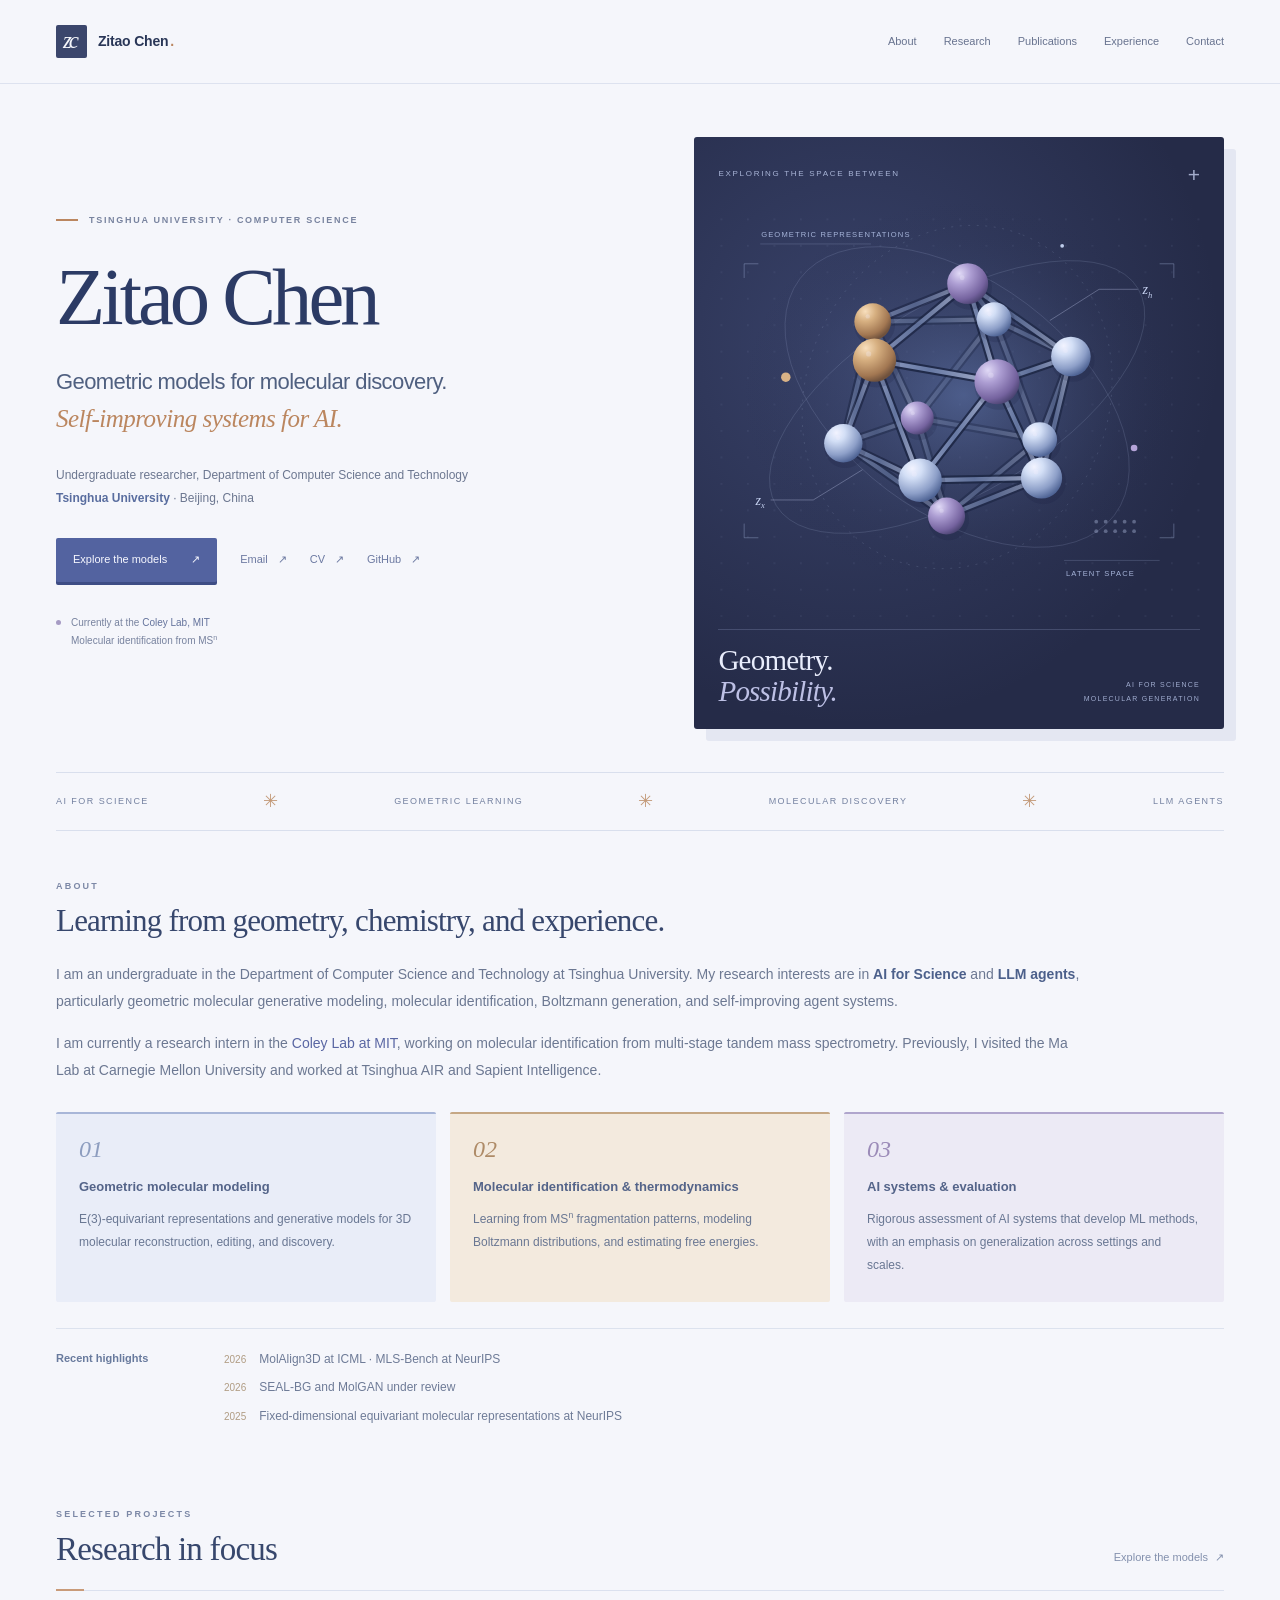
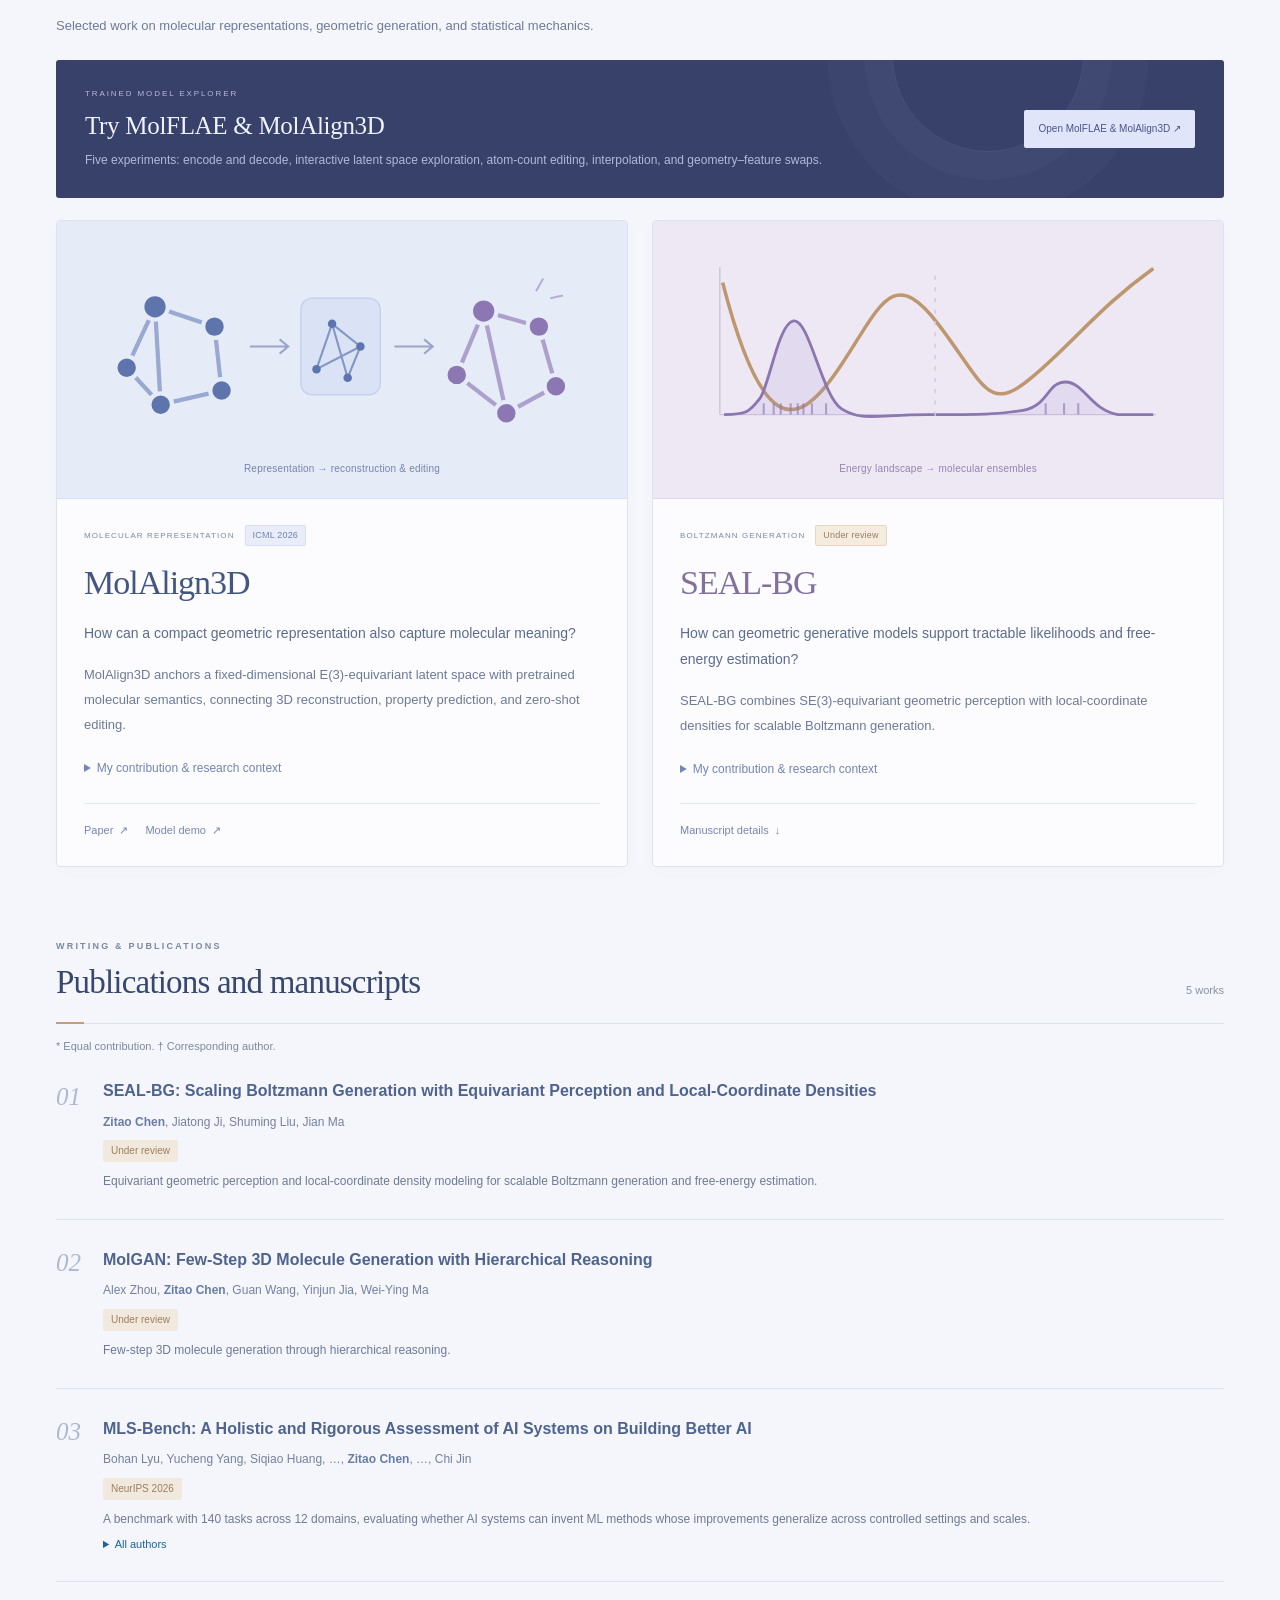
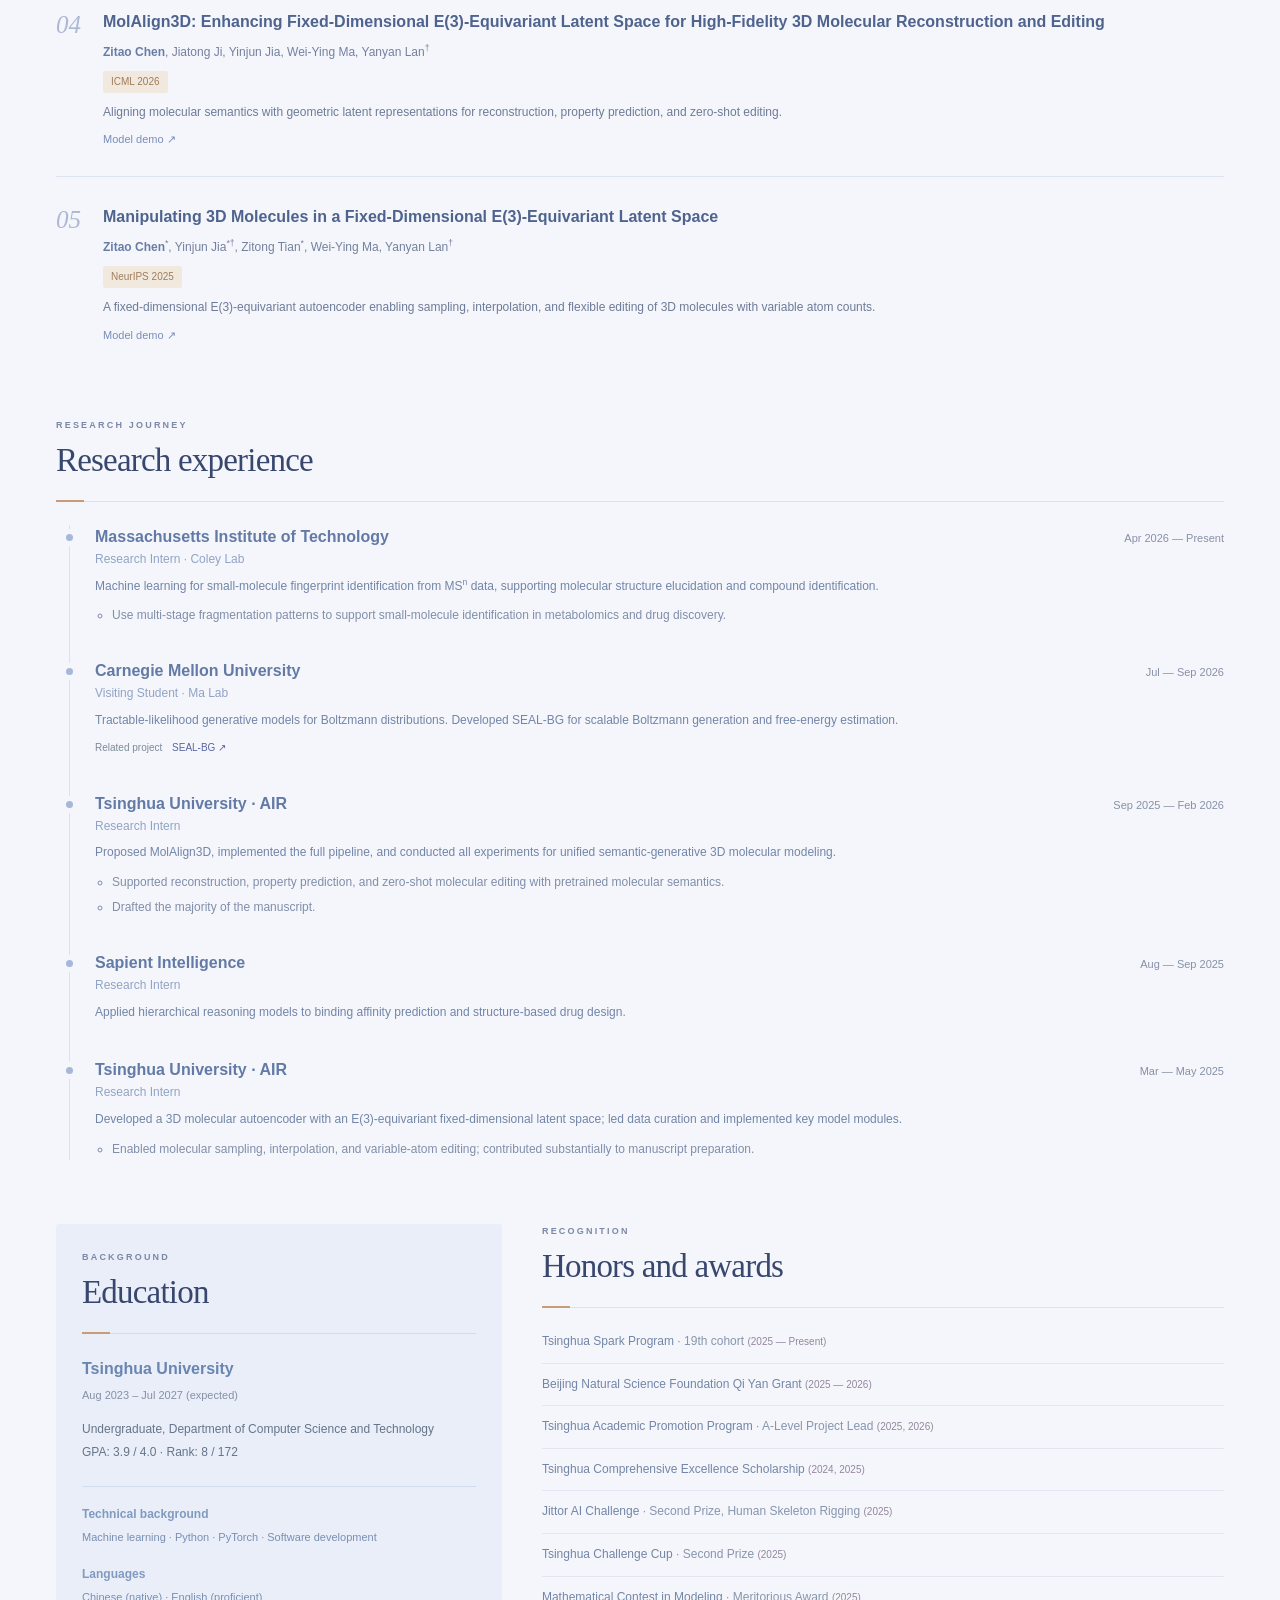
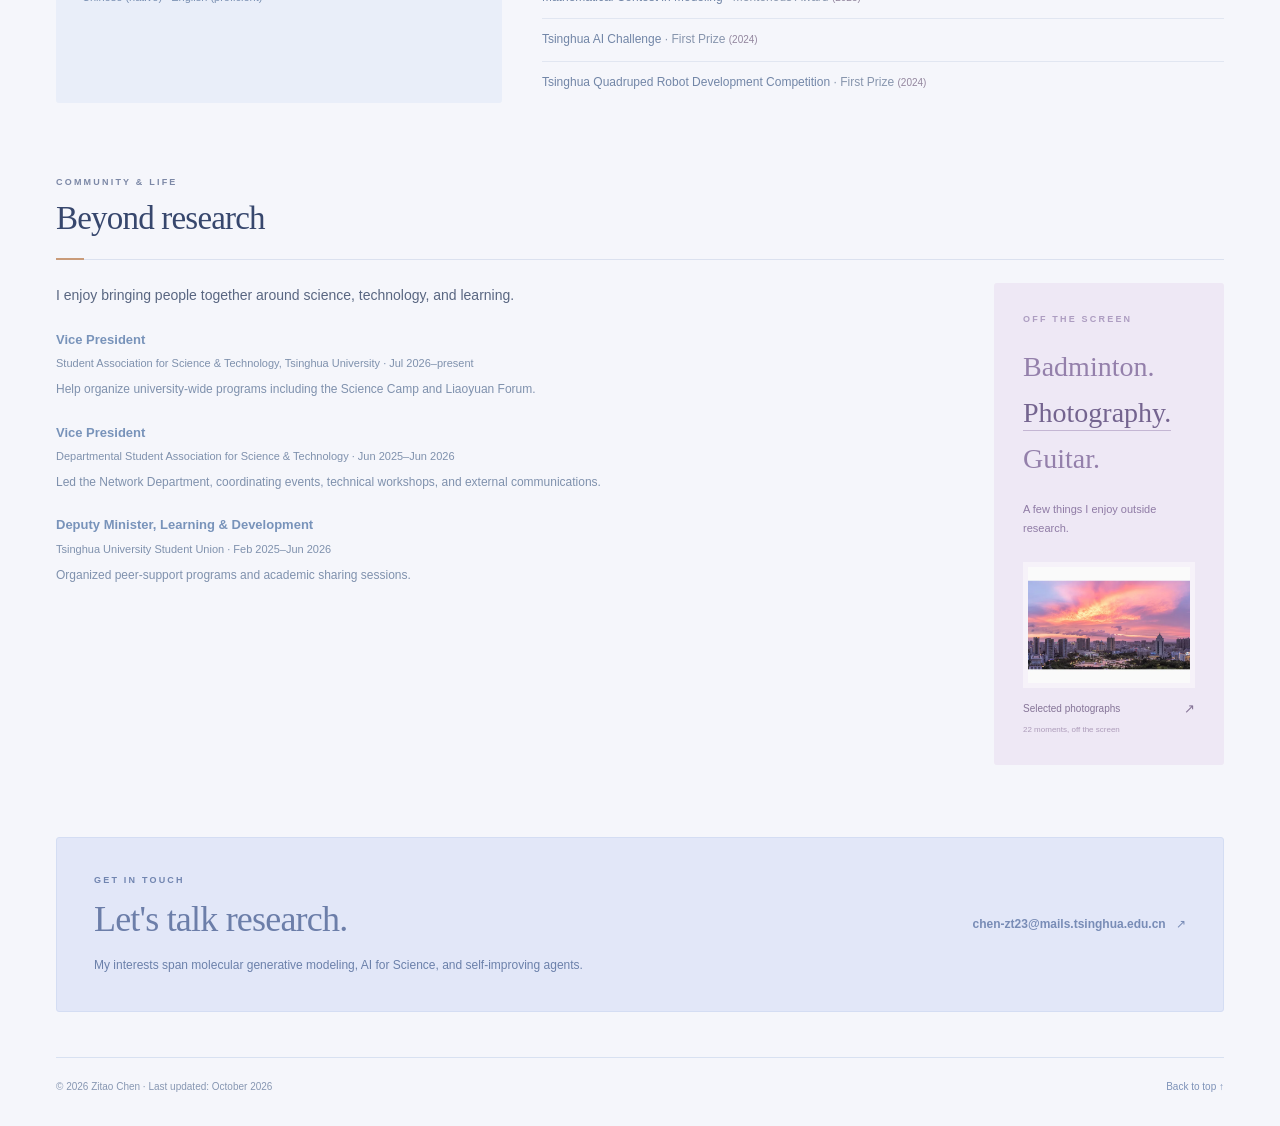
==== index.html @ 7ec6975d "Add a photography portfolio linked from personal interests" ====
<!doctype html>
<html lang="en">
<head>
  <meta charset="utf-8">
  <meta name="viewport" content="width=device-width, initial-scale=1">
  <meta name="color-scheme" content="light">
  <meta name="theme-color" content="#f5f6fb">
  <meta name="description" content="Zitao Chen, a computer science undergraduate at Tsinghua University. Research in AI for Science, molecular generative modeling, and LLM agents.">
  <meta property="og:type" content="website">
  <meta property="og:title" content="Zitao Chen">
  <meta property="og:description" content="Tsinghua University · AI for Science and LLM agents">
  <meta property="og:url" content="https://muzhao2333.github.io/">
  <title>Zitao Chen · AI for Science &amp; LLM Agents</title>
  <link rel="canonical" href="https://muzhao2333.github.io/">
  <link rel="icon" type="image/svg+xml" href="assets/favicon.svg">
  <link rel="stylesheet" href="styles.css">
  <link rel="stylesheet" href="layout.css">
  <link rel="stylesheet" href="visual.css?v=20261017-photos">
</head>
<body>
  <a class="skip-link" href="#main">Skip to content</a>
  <div class="site-bar">
    <a href="#top" class="site-name"><span class="brand-mark" aria-hidden="true">zc</span>Zitao Chen<span class="brand-dot" aria-hidden="true">.</span></a>
    <nav aria-label="Main navigation"><a href="#about">About</a><a href="#research">Research</a><a href="#publications">Publications</a><a href="#experience">Experience</a><a href="#contact">Contact</a></nav>
  </div>
  <main id="main">
    <header class="hero" id="top">
      <div class="hero-copy">
        <p class="eyebrow"><span class="hero-rule" aria-hidden="true"></span>TSINGHUA UNIVERSITY · COMPUTER SCIENCE</p>
        <h1>Zitao Chen</h1>
        <p class="hero-statement">Geometric models for molecular discovery.<br><span>Self-improving systems for AI.</span></p>
        <p class="hero-role">Undergraduate researcher, Department of Computer Science and Technology<br><a href="https://www.tsinghua.edu.cn/en/" target="_blank" rel="noopener noreferrer">Tsinghua University</a> · Beijing, China</p>
        <div class="contact-links"><a class="primary-link" href="models/index.html">Explore the models <span aria-hidden="true">↗</span></a><a href="mailto:chen-zt23@mails.tsinghua.edu.cn">Email <span aria-hidden="true">↗</span></a><a href="assets/Zitao_Chen_CV.pdf" target="_blank" rel="noopener">CV <span aria-hidden="true">↗</span></a><a href="https://github.com/MuZhao2333" target="_blank" rel="noopener noreferrer">GitHub <span aria-hidden="true">↗</span></a></div>
        <div class="hero-footnote"><span class="current-dot" aria-hidden="true"></span><span>Currently at the <strong>Coley Lab, MIT</strong><br>Molecular identification from MS<sup>n</sup></span></div>
      </div>
      <aside class="hero-research" aria-label="Research illustration">
        <div class="art-heading"><span>EXPLORING THE SPACE BETWEEN</span><span class="art-cross" aria-hidden="true">+</span></div>
        <img class="hero-graphic" src="assets/geometry-study.svg" width="560" height="470" alt="An abstract geometric study: a three-dimensional molecular lattice with blue, lavender, and apricot nodes, surrounded by orbital curves. This is an illustration, not a model output.">
        <div class="art-caption"><span>Geometry.<br><em>Possibility.</em></span><span>AI FOR SCIENCE<br>MOLECULAR GENERATION</span></div>
      </aside>
    </header>
    <div class="research-ribbon" aria-label="Research fields"><span>AI FOR SCIENCE</span><i aria-hidden="true">✳</i><span>GEOMETRIC LEARNING</span><i aria-hidden="true">✳</i><span>MOLECULAR DISCOVERY</span><i aria-hidden="true">✳</i><span>LLM AGENTS</span></div>

    <section id="about" class="about-section" aria-labelledby="about-heading">
      <div class="section-heading"><div><p class="eyebrow">ABOUT</p><h2 id="about-heading">Learning from geometry, chemistry, and experience.</h2></div></div>
      <p>I am an undergraduate in the Department of Computer Science and Technology at Tsinghua University. My research interests are in <strong>AI for Science</strong> and <strong>LLM agents</strong>, particularly geometric molecular generative modeling, molecular identification, Boltzmann generation, and self-improving agent systems.</p>
      <p>I am currently a research intern in the <a href="https://coley.mit.edu/" target="_blank" rel="noopener noreferrer">Coley Lab at MIT</a>, working on molecular identification from multi-stage tandem mass spectrometry. Previously, I visited the Ma Lab at Carnegie Mellon University and worked at Tsinghua AIR and Sapient Intelligence.</p>
      <div class="research-themes">
        <article><span class="theme-number">01</span><h3>Geometric molecular modeling</h3><p>E(3)-equivariant representations and generative models for 3D molecular reconstruction, editing, and discovery.</p></article>
        <article><span class="theme-number">02</span><h3>Molecular identification &amp; thermodynamics</h3><p>Learning from MS<sup>n</sup> fragmentation patterns, modeling Boltzmann distributions, and estimating free energies.</p></article>
        <article><span class="theme-number">03</span><h3>AI systems &amp; evaluation</h3><p>Rigorous assessment of AI systems that develop ML methods, with an emphasis on generalization across settings and scales.</p></article>
      </div>
      <div class="highlights" aria-label="Recent research highlights"><p class="highlights-label">Recent highlights</p><p><span>2026</span>MolAlign3D at ICML · MLS-Bench at NeurIPS</p><p><span>2026</span>SEAL-BG and MolGAN under review</p><p><span>2025</span>Fixed-dimensional equivariant molecular representations at NeurIPS</p></div>
    </section>

    <section id="research" aria-labelledby="research-heading">
      <div class="section-heading"><div><p class="eyebrow">SELECTED PROJECTS</p><h2 id="research-heading">Research in focus</h2></div><a class="section-link" href="models/index.html">Explore the models <span aria-hidden="true">↗</span></a></div>
      <p class="section-intro">Selected work on molecular representations, geometric generation, and statistical mechanics.</p>
      <div class="live-demo-banner"><div><span class="live-demo-label">TRAINED MODEL EXPLORER</span><h3>Try MolFLAE &amp; MolAlign3D</h3><p>Five experiments: encode and decode, interactive latent space exploration, atom-count editing, interpolation, and geometry–feature swaps.</p></div><a href="models/index.html">Open MolFLAE &amp; MolAlign3D <span aria-hidden="true">↗</span></a></div>
      <div class="project-grid">
        <article class="project-card" id="project-molalign">
          <div class="project-visual molecular-visual"><img src="assets/project-molecule.svg" width="360" height="160" alt="Conceptual illustration: a molecular structure maps to a compact representation and then to an edited structure."><span>Representation → reconstruction &amp; editing</span></div>
          <div class="project-content"><div class="project-meta"><span>MOLECULAR REPRESENTATION</span><span class="project-status">ICML 2026</span></div><h3>MolAlign3D</h3><p class="project-question">How can a compact geometric representation also capture molecular meaning?</p><p>MolAlign3D anchors a fixed-dimensional E(3)-equivariant latent space with pretrained molecular semantics, connecting 3D reconstruction, property prediction, and zero-shot editing.</p><details class="project-details"><summary>My contribution &amp; research context</summary><p>I proposed the framework, implemented the full pipeline, conducted all experiments, and drafted the majority of the manuscript.</p><p>This builds on my earlier work on fixed-dimensional equivariant molecular autoencoders, which supported molecular sampling, interpolation, and variable-atom editing.</p></details><div class="project-links"><a href="https://icml.cc/virtual/2026/poster/66574" target="_blank" rel="noopener noreferrer">Paper <span aria-hidden="true">↗</span></a><a href="models/index.html">Model demo <span aria-hidden="true">↗</span></a></div></div>
        </article>
        <article class="project-card" id="project-seal">
          <div class="project-visual boltzmann-visual"><img src="assets/project-boltzmann.svg" width="360" height="160" alt="Conceptual illustration: an asymmetric energy landscape and the probability density concentrated near its minima."><span>Energy landscape → molecular ensembles</span></div>
          <div class="project-content"><div class="project-meta"><span>BOLTZMANN GENERATION</span><span class="project-status status-review">Under review</span></div><h3>SEAL-BG</h3><p class="project-question">How can geometric generative models support tractable likelihoods and free-energy estimation?</p><p>SEAL-BG combines SE(3)-equivariant geometric perception with local-coordinate densities for scalable Boltzmann generation.</p><details class="project-details"><summary>My contribution &amp; research context</summary><p>I developed SEAL-BG during my visit to the Ma Lab at Carnegie Mellon University, as part of research on tractable-likelihood models for Boltzmann distributions and free-energy calculations.</p></details><div class="project-links"><a href="#publications">Manuscript details <span aria-hidden="true">↓</span></a></div></div>
        </article>
      </div>
    </section>

    <section id="publications" aria-labelledby="publications-heading">
      <div class="section-heading"><div><p class="eyebrow">WRITING &amp; PUBLICATIONS</p><h2 id="publications-heading">Publications and manuscripts</h2></div><span class="section-count">5 works</span></div>
      <p class="note">* Equal contribution. † Corresponding author.</p>
      <ol class="publication-list">
        <li class="publication">
          <h3>SEAL-BG: Scaling Boltzmann Generation with Equivariant Perception and Local-Coordinate Densities</h3>
          <p class="authors"><strong>Zitao Chen</strong>, Jiatong Ji, Shuming Liu, Jian Ma</p>
          <p class="venue">Under review</p>
          <p class="paper-summary">Equivariant geometric perception and local-coordinate density modeling for scalable Boltzmann generation and free-energy estimation.</p>
        </li>
        <li class="publication">
          <h3>MolGAN: Few-Step 3D Molecule Generation with Hierarchical Reasoning</h3>
          <p class="authors">Alex Zhou, <strong>Zitao Chen</strong>, Guan Wang, Yinjun Jia, Wei-Ying Ma</p>
          <p class="venue">Under review</p>
          <p class="paper-summary">Few-step 3D molecule generation through hierarchical reasoning.</p>
        </li>
        <li class="publication">
          <h3><a href="https://arxiv.org/abs/2605.08678" target="_blank" rel="noopener noreferrer">MLS-Bench: A Holistic and Rigorous Assessment of AI Systems on Building Better AI</a></h3>
          <p class="authors">Bohan Lyu, Yucheng Yang, Siqiao Huang, …, <strong>Zitao Chen</strong>, …, Chi Jin</p>
          <p class="venue">NeurIPS 2026</p>
          <p class="paper-summary">A benchmark with 140 tasks across 12 domains, evaluating whether AI systems can invent ML methods whose improvements generalize across controlled settings and scales.</p>
          <details class="author-details"><summary>All authors</summary><p>Bohan Lyu, Yucheng Yang, Siqiao Huang, Jiaru Zhang, Qixin Xu, Xinghan Li, Xinyang Han, Yicheng Zhang, Huaqing Zhang, Runhan Huang, Kaicheng Yang, <strong>Zitao Chen</strong>, Wentao Guo, Junlin Yang, Xinyue Ai, Wenhao Chai, Yadi Cao, Ziran Yang, Kun Wang, Dapeng Jiang, Huan-ang Gao, Shange Tang, Chengshuai Shi, Simon S. Du, Max Simchowitz, Jiantao Jiao, Dawn Song, Chi Jin.</p></details>
        </li>
        <li class="publication">
          <h3><a href="https://icml.cc/virtual/2026/poster/66574" target="_blank" rel="noopener noreferrer">MolAlign3D: Enhancing Fixed-Dimensional E(3)-Equivariant Latent Space for High-Fidelity 3D Molecular Reconstruction and Editing</a></h3>
          <p class="authors"><strong>Zitao Chen</strong>, Jiatong Ji, Yinjun Jia, Wei-Ying Ma, Yanyan Lan<sup>†</sup></p>
          <p class="venue">ICML 2026</p>
          <p class="paper-summary">Aligning molecular semantics with geometric latent representations for reconstruction, property prediction, and zero-shot editing.</p>
          <p class="demo-paper-link"><a href="models/index.html">Model demo ↗</a></p>
        </li>
        <li class="publication">
          <h3><a href="https://openreview.net/forum?id=6xL4MRFeJo" target="_blank" rel="noopener noreferrer">Manipulating 3D Molecules in a Fixed-Dimensional E(3)-Equivariant Latent Space</a></h3>
          <p class="authors"><strong>Zitao Chen</strong><sup>*</sup>, Yinjun Jia<sup>*†</sup>, Zitong Tian<sup>*</sup>, Wei-Ying Ma, Yanyan Lan<sup>†</sup></p>
          <p class="venue">NeurIPS 2025</p>
          <p class="paper-summary">A fixed-dimensional E(3)-equivariant autoencoder enabling sampling, interpolation, and flexible editing of 3D molecules with variable atom counts.</p>
          <p class="demo-paper-link"><a href="models/index.html">Model demo ↗</a></p>
        </li>
      </ol>
    </section>

    <section id="experience" aria-labelledby="experience-heading">
      <div class="section-heading"><div><p class="eyebrow">RESEARCH JOURNEY</p><h2 id="experience-heading">Research experience</h2></div></div>
      <ul class="experience-list">
        <li class="experience-item">
          <div class="experience-heading"><h3>Massachusetts Institute of Technology</h3><span class="date">Apr 2026 — Present</span></div>
          <p>Research Intern · Coley Lab</p>
          <p class="experience-description">Machine learning for small-molecule fingerprint identification from MS<sup>n</sup> data, supporting molecular structure elucidation and compound identification.</p>
          <ul class="experience-points"><li>Use multi-stage fragmentation patterns to support small-molecule identification in metabolomics and drug discovery.</li></ul>
        </li>
        <li class="experience-item">
          <div class="experience-heading"><h3>Carnegie Mellon University</h3><span class="date">Jul — Sep 2026</span></div>
          <p>Visiting Student · Ma Lab</p>
          <p class="experience-description">Tractable-likelihood generative models for Boltzmann distributions. Developed SEAL-BG for scalable Boltzmann generation and free-energy estimation.</p>
          <p class="experience-project">Related project <a href="#project-seal">SEAL-BG <span aria-hidden="true">↗</span></a></p>
        </li>
        <li class="experience-item">
          <div class="experience-heading"><h3>Tsinghua University · AIR</h3><span class="date">Sep 2025 — Feb 2026</span></div>
          <p>Research Intern</p>
          <p class="experience-description">Proposed MolAlign3D, implemented the full pipeline, and conducted all experiments for unified semantic-generative 3D molecular modeling.</p>
          <ul class="experience-points"><li>Supported reconstruction, property prediction, and zero-shot molecular editing with pretrained molecular semantics.</li><li>Drafted the majority of the manuscript.</li></ul>
        </li>
        <li class="experience-item">
          <div class="experience-heading"><h3>Sapient Intelligence</h3><span class="date">Aug — Sep 2025</span></div>
          <p>Research Intern</p>
          <p class="experience-description">Applied hierarchical reasoning models to binding affinity prediction and structure-based drug design.</p>
        </li>
        <li class="experience-item">
          <div class="experience-heading"><h3>Tsinghua University · AIR</h3><span class="date">Mar — May 2025</span></div>
          <p>Research Intern</p>
          <p class="experience-description">Developed a 3D molecular autoencoder with an E(3)-equivariant fixed-dimensional latent space; led data curation and implemented key model modules.</p>
          <ul class="experience-points"><li>Enabled molecular sampling, interpolation, and variable-atom editing; contributed substantially to manuscript preparation.</li></ul>
        </li>
      </ul>
    </section>

    <div class="education-honors">
    <section id="education" aria-labelledby="education-heading">
      <div class="section-heading"><div><p class="eyebrow">BACKGROUND</p><h2 id="education-heading">Education</h2></div></div>
      <div class="experience-heading"><h3>Tsinghua University</h3><span class="date">Aug 2023 – Jul 2027 (expected)</span></div>
      <p>Undergraduate, Department of Computer Science and Technology<br>GPA: 3.9 / 4.0 · Rank: 8 / 172</p>
      <div class="education-note"><h3>Technical background</h3><p>Machine learning · Python · PyTorch · Software development</p><h3>Languages</h3><p>Chinese (native) · English (proficient)</p></div>
    </section>

    <section id="honors" aria-labelledby="honors-heading">
      <div class="section-heading"><div><p class="eyebrow">RECOGNITION</p><h2 id="honors-heading">Honors and awards</h2></div></div>
      <ul class="honors-list">
        <li>Tsinghua Spark Program <span class="muted">· 19th cohort</span> <span class="date">(2025 — Present)</span></li>
        <li>Beijing Natural Science Foundation Qi Yan Grant <span class="date">(2025 — 2026)</span></li>
        <li>Tsinghua Academic Promotion Program <span class="muted">· A-Level Project Lead</span> <span class="date">(2025, 2026)</span></li>
        <li>Tsinghua Comprehensive Excellence Scholarship <span class="date">(2024, 2025)</span></li>
        <li>Jittor AI Challenge <span class="muted">· Second Prize, Human Skeleton Rigging</span> <span class="date">(2025)</span></li>
        <li>Tsinghua Challenge Cup <span class="muted">· Second Prize</span> <span class="date">(2025)</span></li>
        <li>Mathematical Contest in Modeling <span class="muted">· Meritorious Award</span> <span class="date">(2025)</span></li>
        <li>Tsinghua AI Challenge <span class="muted">· First Prize</span> <span class="date">(2024)</span></li>
        <li>Tsinghua Quadruped Robot Development Competition <span class="muted">· First Prize</span> <span class="date">(2024)</span></li>
      </ul>
    </section>
    </div>

    <section id="service" aria-labelledby="service-heading">
      <div class="section-heading"><div><p class="eyebrow">COMMUNITY &amp; LIFE</p><h2 id="service-heading">Beyond research</h2></div></div>
      <div class="service-grid"><div><p>I enjoy bringing people together around science, technology, and learning.</p><ul class="service-list"><li><strong>Vice President</strong><span>Student Association for Science &amp; Technology, Tsinghua University · Jul 2026–present</span><p>Help organize university-wide programs including the Science Camp and Liaoyuan Forum.</p></li><li><strong>Vice President</strong><span>Departmental Student Association for Science &amp; Technology · Jun 2025–Jun 2026</span><p>Led the Network Department, coordinating events, technical workshops, and external communications.</p></li><li><strong>Deputy Minister, Learning &amp; Development</strong><span>Tsinghua University Student Union · Feb 2025–Jun 2026</span><p>Organized peer-support programs and academic sharing sessions.</p></li></ul></div><aside class="personal-note"><p class="eyebrow">OFF THE SCREEN</p><h3><span>Badminton.</span> <span><a class="photography-link" href="photography/">Photography.</a></span> <span>Guitar.</span></h3><p>A few things I enjoy outside research.</p><a class="photography-entry" href="photography/" aria-label="View my photography portfolio, 22 photographs"><img src="photography/images/cover.webp" width="600" height="429" alt="A city beneath a pink and violet evening sky." loading="lazy" decoding="async"><span>Selected photographs <b aria-hidden="true">↗</b></span><small>22 moments, off the screen</small></a></aside></div>
    </section>
    <section id="contact" class="contact-section" aria-labelledby="contact-heading"><div><p class="eyebrow">GET IN TOUCH</p><h2 id="contact-heading">Let's talk research.</h2><p>My interests span molecular generative modeling, AI for Science, and self-improving agents.</p></div><a class="contact-email" href="mailto:chen-zt23@mails.tsinghua.edu.cn">chen-zt23@mails.tsinghua.edu.cn <span aria-hidden="true">↗</span></a></section>
    <footer><span>© 2026 Zitao Chen · Last updated: October 2026</span><a href="#top">Back to top ↑</a></footer>
  </main>
</body>
</html>
---- styles.css ----
* { box-sizing: border-box; }
html { color-scheme: light; }
body { margin: 0; background: #fff; color: #222; font-family: Arial, Helvetica, sans-serif; font-size: 15px; line-height: 1.65; }
main { max-width: 850px; margin: 48px auto 36px; padding: 0 24px; }
h1, h2, h3, p { margin: 0; }
h1 { font-size: 32px; font-weight: 500; line-height: 1.3; margin-bottom: 14px; }
h2 { font-size: 22px; font-weight: 500; line-height: 1.4; margin-bottom: 16px; padding-bottom: 5px; border-bottom: 1px solid #ddd; }
h3 { font-size: 15px; font-weight: 600; line-height: 1.55; }
p { margin-bottom: 12px; }
a { color: #1764a0; text-decoration: none; overflow-wrap: anywhere; }
a:hover { text-decoration: underline; }
a:focus-visible, summary:focus-visible { outline: 2px solid #1764a0; outline-offset: 3px; }
strong { font-weight: 600; }
sup { font-size: .72em; line-height: 0; }
header { margin-bottom: 26px; }
header p { margin-bottom: 10px; }
.contact-links { font-size: 14px; }
section + section { margin-top: 30px; }
.note, .date, .muted { color: #666; }
.note { margin: -7px 0 16px; font-size: 13px; }
.publication-list { padding-left: 23px; margin: 0; }
.publication { padding-left: 4px; margin-bottom: 20px; }
.publication:last-child { margin-bottom: 0; }
.publication h3 { margin-bottom: 3px; }
.publication p { margin-bottom: 0; font-size: 14px; }
.venue { font-style: italic; }
.author-details { font-size: 13px; margin-top: 3px; }
.author-details summary { cursor: pointer; color: #1764a0; width: max-content; }
.author-details p { font-size: 13px; margin-top: 5px; color: #555; }
.experience-list { list-style: none; padding: 0; margin: 0; }
.experience-item { margin-bottom: 18px; }
.experience-item:last-child { margin-bottom: 0; }
.experience-heading { display: flex; justify-content: space-between; align-items: baseline; gap: 8px 20px; }
.date { font-size: 13px; font-weight: 400; }
.experience-heading .date { flex-shrink: 0; }
.experience-item p { margin-bottom: 2px; font-size: 14px; }
.experience-description { color: #555; }
.honors-list { margin: 0; padding-left: 21px; }
.honors-list li { padding-left: 2px; margin-bottom: 5px; font-size: 14px; }
footer { margin-top: 36px; padding-top: 13px; border-top: 1px solid #ddd; color: #777; font-size: 12px; }
@media (max-width: 600px) {
  main { margin: 28px auto 25px; padding: 0 20px; }
  body { font-size: 14px; }
  h1 { font-size: 29px; }
  h2 { font-size: 20px; }
  h3 { font-size: 14px; }
  .experience-heading { display: block; }
  .experience-heading .date { display: block; margin: 1px 0 3px; font-size: 12px; }
  .publication p, .experience-item p, .honors-list li { font-size: 13px; }
  .publication { padding-left: 1px; }
  .contact-links { font-size: 13px; }
}
@media print {
  main { max-width: none; margin: 0; padding: 0; }
  body { font-size: 11px; }
  h1 { font-size: 25px; }
  h2 { font-size: 18px; break-after: avoid; }
  .publication, .experience-item { break-inside: avoid; }
  a { color: inherit; }
  .author-details { display: none; }
}
---- layout.css ----
:root { --ink:#203245; --body:#485463; --blue:#246294; --muted:#718091; --line:#dfe6ed; --soft:#f4f7fa; }
html { scroll-padding-top:96px; }
body { color:var(--body); font-family:-apple-system,BlinkMacSystemFont,"Segoe UI",Arial,Helvetica,sans-serif; font-size:15px; line-height:1.8; -webkit-font-smoothing:antialiased; }
main { max-width:1140px; margin:0 auto; padding:0 40px 25px; }
h1,h2,h3 { color:var(--ink); }
h1 { font-size:58px; font-weight:600; line-height:1.12; letter-spacing:-2px; margin-bottom:21px; }
h2 { font-size:29px; font-weight:550; line-height:1.35; letter-spacing:-.7px; padding:0; border:0; margin:0; }
h3 { font-size:16px; font-weight:600; line-height:1.5; }
p { margin-bottom:14px; }
a { color:var(--blue); text-underline-offset:4px; }
img { max-width:100%; }
.skip-link { position:absolute; top:-100px; left:15px; padding:8px 16px; background:var(--ink); color:#fff; z-index:30; }
.skip-link:focus { top:10px; }
.site-bar { min-height:75px; padding:0 max(40px,calc((100vw - 1060px)/2)); display:flex; align-items:center; justify-content:space-between; gap:24px; border-bottom:1px solid var(--line); position:sticky; top:0; z-index:20; background:#fff; }
.site-name { color:var(--ink); font-weight:650; font-size:17px; white-space:nowrap; letter-spacing:-.4px; }
.site-name span { color:#638eac; margin-left:2px; }
.site-name:hover { text-decoration:none; }
.site-bar nav { display:flex; flex-wrap:wrap; gap:24px; font-size:12px; }
.site-bar nav a { color:#607184; padding:23px 0; }
.site-bar nav a:hover { color:var(--blue); }
.hero { display:grid; grid-template-columns:minmax(0,1fr) 300px; gap:60px; align-items:center; padding:66px 0 52px; border-bottom:1px solid var(--line); margin:0; }
.eyebrow { font-size:10px; font-weight:600; letter-spacing:1.9px; line-height:1.6; color:#758598; margin-bottom:13px; }
.hero .eyebrow { color:var(--blue); margin-bottom:22px; }
.hero-statement { font-size:22px; line-height:1.6; color:var(--ink); letter-spacing:-.45px; margin-bottom:22px; }
.hero-statement span { color:#687f92; }
.hero-role { font-size:13px; line-height:1.85; color:#657385; margin-bottom:23px; }
.hero-role a { font-weight:550; }
.contact-links { display:flex; flex-wrap:wrap; align-items:center; gap:10px 22px; font-size:12px; }
.contact-links a { display:inline-flex; gap:10px; align-items:center; padding:7px 0; }
.contact-links .primary-link { padding:9px 16px; background:var(--blue); color:white; border-radius:4px; }
.primary-link:hover { background:#1d537f; text-decoration:none; }
.hero-research { padding:21px 20px 19px; background:#f3f6f9; border:1px solid #e3eaf0; border-radius:8px; }
.hero-research .eyebrow { font-size:9px; color:#718398; margin-bottom:0; letter-spacing:1.5px; }
.hero-graphic { width:100%; height:auto; display:block; margin:4px 0 5px; }
.hero-domains { display:flex; justify-content:space-between; font-size:11px; font-weight:550; color:#58748c; padding:0 8px 16px; border-bottom:1px solid #dce5ee; margin-bottom:15px; }
.hero-current { font-size:10px; color:var(--muted); line-height:1.8; margin:0; padding-left:15px; position:relative; }
.hero-current strong { color:#526779; font-weight:500; font-size:10px; }
.current-dot { position:absolute; left:0; top:6px; width:5px; height:5px; background:#6c9986; border-radius:50%; }
main>section { margin-top:64px; }
main>.about-section { margin-top:45px; }
.section-heading { display:flex; align-items:end; justify-content:space-between; gap:20px; border-bottom:1px solid var(--line); padding-bottom:18px; margin-bottom:23px; }
.section-heading .eyebrow { margin-bottom:7px; }
.section-link,.section-count { font-size:11px; white-space:nowrap; margin-bottom:3px; }
.section-count { color:var(--muted); }
.section-link span { margin-left:4px; }
.section-intro { max-width:760px; color:#718093; font-size:14px; margin-bottom:23px; }
.about-section>.section-heading { border-bottom:0; padding-bottom:0; margin-bottom:20px; }
.about-section h2 { font-size:27px; }
.about-section>p { font-size:14px; line-height:1.95; max-width:985px; }
.research-themes { display:grid; grid-template-columns:repeat(3,minmax(0,1fr)); gap:28px; margin:29px 0 26px; padding:25px 0; border-top:1px solid var(--line); border-bottom:1px solid var(--line); }
.theme-number { font-family:Georgia,serif; font-style:italic; font-size:14px; color:#8a9aab; display:block; margin-bottom:10px; }
.research-themes h3 { font-size:13px; line-height:1.6; margin-bottom:8px; }
.research-themes p { margin:0; font-size:12px; line-height:1.9; color:#738093; }
.highlights { display:grid; grid-template-columns:140px 1fr; column-gap:18px; font-size:12px; }
.highlights .highlights-label { grid-row:1/4; font-weight:600; color:var(--ink); }
.highlights p { margin-bottom:7px; }
.highlights p>span { color:#8b97a5; font-size:10px; margin-right:13px; }
.project-grid { display:grid; grid-template-columns:repeat(2,minmax(0,1fr)); gap:20px; align-items:start; }
.live-demo-banner { display:flex; justify-content:space-between; gap:20px; align-items:center; margin-bottom:22px; padding:22px 25px; background:#eef5f8; border:1px solid #dbe6ed; border-radius:6px; }
.live-demo-label { display:block; font-size:9px; color:#7b97ab; letter-spacing:1.3px; margin-bottom:6px; }
.live-demo-banner h3 { font-size:19px; font-weight:550; margin-bottom:5px; }
.live-demo-banner p { font-size:12px; color:#74899a; margin:0; max-width:690px; }
.live-demo-banner>a { white-space:nowrap; font-size:11px; }
@media(max-width:600px) { .live-demo-banner { flex-wrap:wrap; padding:20px; gap:13px; }.live-demo-banner h3 { font-size:18px; }.live-demo-banner p { font-size:11px; } }
.project-card { border:1px solid var(--line); border-radius:7px; overflow:hidden; min-width:0; }
.project-visual { padding:6px 8px 15px; background:#f1f5f9; text-align:center; border-bottom:1px solid #e3e9ee; }
.project-visual img { display:block; width:100%; height:auto; }
.project-visual>span { font-size:9px; color:#69839a; display:block; }
.boltzmann-visual { background:#f1f6f3; }
.project-content { padding:20px 20px 19px; }
.project-meta { display:flex; align-items:start; flex-wrap:wrap; gap:6px 9px; font-size:9px; color:#708092; letter-spacing:.4px; line-height:1.5; margin-bottom:13px; }
.project-status { font-size:9px; letter-spacing:0; padding:2px 5px; background:#e9f0f8; color:#396d97; border-radius:2px; white-space:nowrap; }
.status-review { color:#977a51; background:#f3efe8; }
.project-content h3 { font-size:23px; font-weight:550; letter-spacing:-.5px; margin-bottom:9px; }
.project-content>p { font-size:13px; line-height:1.9; color:#6e7b8c; }
.project-content>.project-question { color:#3d5268; font-size:13px; line-height:1.75; margin-bottom:13px; }
.project-details { font-size:12px; line-height:1.85; margin-top:6px; }
.project-details summary { color:var(--blue); cursor:pointer; }
.project-details p { margin:10px 0 0; color:#6e7b8c; }
.project-links { margin-top:19px; padding-top:13px; border-top:1px solid #e5eaf0; display:flex; gap:9px 17px; flex-wrap:wrap; font-size:11px; }
.project-links a { white-space:nowrap; }
.project-links span { margin-left:3px; }
.note,.date,.muted { color:#728093; }
.note { font-size:11px; margin:-10px 0 19px; }
.publication-list { list-style:none; counter-reset:papers; padding:0; margin:0; }
.publication { counter-increment:papers; position:relative; padding:23px 0 24px 42px; border-bottom:1px solid var(--line); margin:0; }
.publication:first-child { padding-top:2px; }
.publication:last-child { padding-bottom:0; border-bottom:0; }
.publication::before { content:counter(papers,decimal-leading-zero); position:absolute; left:0; top:24px; color:#a0adbb; font-family:Georgia,serif; font-size:20px; font-style:italic; line-height:1.5; }
.publication:first-child::before { top:3px; }
.publication h3 { font-size:15px; margin-bottom:6px; line-height:1.7; font-weight:550; }
.publication h3 a { color:var(--ink); }
.publication h3 a:hover { color:var(--blue); }
.publication p { margin:0; font-size:12px; }
.authors { color:#778394; line-height:1.9; }
.authors strong { color:#344b60; }
.venue { color:#4e7290; font-size:11px!important; font-weight:500; margin-top:5px!important; font-style:normal; }
.publication .demo-paper-link { margin-top:7px; font-size:11px; }
.publication .paper-summary { color:#6a798c; margin-top:8px; font-size:12px; line-height:1.9; }
.author-details { font-size:11px; margin-top:4px; }
.author-details p { font-size:11px; margin-top:7px; color:#728093; padding:10px 13px; background:#f4f7fa; border-radius:3px; }
.experience-list { padding:0 0 0 15px; }
.experience-item { padding:0 0 27px 25px; border-left:1px solid #dbe4ed; position:relative; margin:0; }
.experience-item::before { content:""; position:absolute; left:-4px; top:9px; background:#7894ad; width:7px; height:7px; border-radius:50%; box-shadow:0 0 0 5px #fff; }
.experience-item:last-child { padding-bottom:0; }
.experience-heading h3 { font-size:15px; font-weight:550; }
.date { font-size:11px; font-weight:400; }
.experience-item>p { margin-bottom:5px; font-size:12px; }
.experience-item>p:first-of-type { color:#597790; }
.experience-description { color:#65768a; max-width:900px; }
.experience-points { margin:7px 0 0; padding-left:17px; font-size:12px; line-height:1.85; color:#798597; }
.experience-points li { margin-bottom:3px; }
.experience-item .experience-project { margin-top:7px; font-size:10px; color:#7d8a99; }
.experience-project a { margin-left:7px; }
.education-honors { display:grid; grid-template-columns:.85fr 1.3fr; gap:50px; margin-top:64px; }
.education-honors section { margin:0; }
.education-honors .section-heading { align-items:start; }
.education-honors .experience-heading { display:block; }
.education-honors .experience-heading .date { display:block; margin:5px 0 12px; }
.education-honors section>p { font-size:12px; line-height:1.95; color:#65758a; }
.education-note { border-top:1px solid var(--line); margin-top:21px; padding-top:18px; }
.education-note h3 { font-size:12px; margin-bottom:5px; }
.education-note p { font-size:11px; color:#7e8997; margin-bottom:18px; }
.honors-list { padding:0; margin:0; list-style:none; }
.honors-list li { font-size:12px; padding:8px 0; border-bottom:1px solid #e7ecf1; margin:0; }
.honors-list li:first-child { padding-top:0; }
.honors-list li:last-child { border-bottom:0; }
.honors-list .date { font-size:10px; white-space:nowrap; }
.service-grid { display:grid; grid-template-columns:1fr 230px; gap:50px; }
.service-grid>div>p { font-size:14px; }
.service-list { list-style:none; margin:20px 0 0; padding:0; }
.service-list li { margin-bottom:20px; }
.service-list strong { font-size:13px; color:#415a70; display:block; }
.service-list span { font-size:11px; color:#8090a0; display:block; margin-top:3px; }
.service-list p { font-size:12px; color:#748294; margin-top:5px; margin-bottom:0; }
.personal-note { padding:25px; background:#f4f7fa; border-radius:6px; align-self:start; }
.personal-note .eyebrow { font-size:9px; margin-bottom:18px; }
.personal-note h3 { font-size:24px; font-family:Georgia,serif; font-weight:400; line-height:1.65; color:#536f86; margin-bottom:17px; }
.personal-note h3 span { display:block; }
.service-grid>* { min-width:0; }
.personal-note>p:last-child { font-size:11px; color:#8390a0; margin:0; }
.contact-section { background:#f0f5f9; border-radius:7px; padding:30px 33px; display:flex; flex-wrap:wrap; justify-content:space-between; align-items:center; gap:16px 25px; }
.contact-section .eyebrow { margin-bottom:8px; }
.contact-section h2 { font-size:29px; margin-bottom:12px; }
.contact-section p:last-child { font-size:12px; color:#738496; margin:0; max-width:530px; }
.contact-email { font-size:12px; padding:10px 0; font-weight:550; }
.contact-email span { margin-left:7px; }
footer { margin-top:45px; padding-top:20px; border-top:1px solid var(--line); color:#8693a0; font-size:10px; display:flex; justify-content:space-between; gap:15px; }
@media(max-width:1000px) {
  main { padding-left:30px; padding-right:30px; }
  .site-bar { padding:0 30px; }
  .site-bar nav { gap:17px; font-size:11px; }
  .hero { grid-template-columns:minmax(0,1fr) 255px; gap:30px; padding-top:50px; }
  h1 { font-size:51px; }
  .hero-statement { font-size:20px; }
  .hero-role { font-size:12px; }
  .hero-research { padding:18px 14px; }
  .project-grid { gap:14px; }
  .project-content { padding:17px 15px; }
  .project-content>p { font-size:12px; }
  .project-content>.project-question { font-size:12px; }
  .project-meta,.project-status { font-size:9px; }
  .project-links { font-size:10px; gap:10px; }
  .education-honors { gap:30px; }
}
@media(max-width:760px) {
  main { padding:0 24px 23px; }
  .site-bar { padding:12px 24px 10px; gap:7px; flex-wrap:wrap; }
  .site-name { font-size:15px; }
  .site-bar nav { gap:9px 17px; font-size:10px; }
  .site-bar nav a { padding:3px 0; }
  .hero { grid-template-columns:minmax(0,1fr) 220px; gap:24px; padding:39px 0 34px; }
  .hero .eyebrow { font-size:8px; letter-spacing:1.2px; margin-bottom:17px; }
  h1 { font-size:43px; letter-spacing:-1.6px; }
  .hero-statement { font-size:17px; line-height:1.65; }
  .hero-role { font-size:11px; }
  .contact-links { gap:6px 16px; font-size:11px; }
  .hero-research { padding:15px 12px; }
  main>section { margin-top:48px; }
  h2,.about-section h2 { font-size:24px; }
  .section-heading { gap:13px; }
  .section-link,.section-count { font-size:10px; }
  .project-grid { grid-template-columns:1fr; gap:17px; }
  .project-card { display:grid; grid-template-columns:210px minmax(0,1fr); align-items:stretch; }
  .project-visual { display:flex; flex-direction:column; justify-content:center; padding:15px 10px; border-bottom:0; border-right:1px solid #e3e9ee; }
  .project-visual>span { font-size:8px; line-height:1.7; }
  .project-content { padding:21px; }
  .project-content h3 { font-size:21px; }
  .project-content>p { font-size:12px; }
  .project-meta,.project-status { font-size:9px; }
  .project-links { font-size:10px; gap:18px; }
  .education-honors { margin-top:48px; grid-template-columns:1fr; gap:35px; }
  .service-grid { grid-template-columns:1fr 190px; gap:28px; }
}
@media(max-width:600px) {
  html { scroll-padding-top:110px; }
  main { padding:0 20px 20px; }
  body { font-size:14px; }
  .site-bar { padding-left:20px; padding-right:20px; gap:8px; }
  .site-bar nav { width:100%; justify-content:space-between; gap:6px; }
  .hero { display:block; padding-top:32px; }
  h1 { font-size:47px; margin-bottom:16px; }
  .hero-statement { font-size:20px; margin-bottom:18px; }
  .hero-role { font-size:12px; margin-bottom:19px; }
  .hero-research { margin-top:27px; display:grid; grid-template-columns:minmax(0,1fr) minmax(0,1fr); padding:15px 18px; gap:0 16px; align-items:center; }
  .hero-research .eyebrow { grid-column:1/-1; margin:0; }
  .hero-graphic { grid-column:1; grid-row:2/4; margin:4px 0; }
  .hero-domains { grid-column:2; flex-direction:column; gap:3px; padding:8px 0 10px; margin:0 0 9px; font-size:11px; }
  .hero-current { grid-column:2; font-size:9px; padding-left:11px; }
  .hero-current strong { font-size:9px; }
  .current-dot { width:4px; height:4px; top:6px; }
  .about-section>p { font-size:13px; }
  .research-themes { grid-template-columns:1fr; padding:21px 0; gap:19px; }
  .research-themes article { position:relative; padding-left:32px; }
  .theme-number { position:absolute; left:0; top:0; font-size:13px; }
  .research-themes h3 { font-size:13px; margin-bottom:5px; }
  .research-themes p { font-size:12px; }
  .highlights { grid-template-columns:1fr; row-gap:3px; font-size:11px; }
  .highlights .highlights-label { grid-row:auto; margin-bottom:7px; }
  .highlights p { padding-left:37px; position:relative; }
  .highlights .highlights-label { padding-left:0; }
  .highlights p>span { position:absolute; left:0; top:1px; font-size:9px; }
  .section-heading { align-items:start; flex-wrap:wrap; gap:8px; padding-bottom:14px; margin-bottom:20px; }
  .eyebrow { font-size:9px; letter-spacing:1.4px; }
  h2,.about-section h2 { font-size:24px; line-height:1.45; }
  .section-intro { font-size:12px; }
  .project-card { display:block; }
  .project-visual { border-right:0; border-bottom:1px solid #e3e9ee; padding:0 25px 13px; }
  .project-visual img { max-height:155px; }
  .project-visual>span { font-size:10px; }
  .project-content { padding:23px; }
  .project-content h3 { font-size:25px; }
  .project-content>p { font-size:12px; }
  .project-content>.project-question { font-size:14px; }
  .project-meta,.project-status { font-size:9px; }
  .project-details { font-size:12px; }
  .project-links { font-size:11px; }
  .publication { padding-left:30px; }
  .publication::before { font-size:17px; }
  .publication h3 { font-size:14px; }
  .publication p,.publication .paper-summary { font-size:11px; }
  .venue { font-size:10px!important; }
  .publication .author-details p { font-size:11px; }
  .experience-heading { display:block; }
  .experience-heading .date { display:block; margin:4px 0 7px; font-size:10px; }
  .experience-heading h3 { font-size:14px; }
  .experience-item { padding-left:19px; }
  .experience-list { padding-left:5px; }
  .experience-points,.experience-item>p { font-size:11px; }
  .honors-list li { font-size:11px; }
  .service-grid { grid-template-columns:minmax(0,1fr); gap:14px; }
  .service-grid>div>p { font-size:13px; }
  .personal-note { padding:22px 24px; }
  .personal-note h3 { font-size:22px; line-height:1.6; }
  .personal-note h3 span { display:inline-block; margin-right:8px; }
  .contact-section { padding:25px 23px; gap:12px; }
  .contact-section h2 { font-size:27px; }
  .contact-section p:last-child { font-size:11px; }
  .contact-email { font-size:11px; }
  footer { flex-wrap:wrap; gap:8px 20px; margin-top:32px; font-size:9px; }
}
@media(max-width:360px) {
  main { padding-left:16px; padding-right:16px; }
  .site-bar { padding-left:16px; padding-right:16px; }
  .site-bar nav { font-size:9px; }
  h1 { font-size:43px; }
  .hero-statement { font-size:18px; }
  .hero-research { padding:14px; gap:0 12px; }
  .hero-domains { font-size:10px; }
  .hero-current,.hero-current strong { font-size:8px; }
  .project-content { padding:19px; }
}
@media print {
  main { max-width:none; margin:0; padding:0; }
  body { font-size:11px; }
  .site-bar,.skip-link,.hero-research,.contact-section { display:none; }
  .hero { display:block; padding:0 0 20px; }
  h1 { font-size:30px; }
  .hero-statement { font-size:16px; }
  h2,.about-section h2 { font-size:20px; break-after:avoid; }
  main>section,.education-honors { margin-top:25px; }
  .project-grid { display:block; }
  .project-card { break-inside:avoid; margin-bottom:15px; display:block; }
  .project-visual { display:none; }
  .publication,.experience-item { break-inside:avoid; }
  .publication p { font-size:10px; }
  .section-heading { break-after:avoid; }
  .service-grid { display:block; }
  .personal-note { display:none; }
}
---- visual.css ----
/* Mist blue, indigo and apricot palette with a geometric research illustration. */
:root{--ink:#293657;--body:#596681;--blue:#5966a3;--muted:#7a8398;--line:#dfe3ee;--soft:#edf0f8;--paper:#f5f6fb;--coral:#bb865f;--display:Georgia,"Times New Roman",serif}
body{background:var(--paper);color:var(--body)}
::selection{background:#dce1f5;color:#293657}
main{max-width:1280px;padding:0 56px 30px}
.site-bar{padding:0 max(56px,calc((100vw - 1168px)/2));min-height:84px;border-bottom-color:#dde2ef;background:var(--paper)}
.site-name{display:flex;align-items:center;gap:11px;font-size:14px;letter-spacing:-.2px}
.site-name .brand-mark{display:grid;place-items:center;width:31px;height:33px;background:#3b466c;color:#f5f6fb;font:italic 23px/.9 var(--display);letter-spacing:-3px;padding-right:4px;margin:0;border-radius:2px}
.site-name .brand-dot{color:var(--coral);margin-left:-9px}
.site-bar nav{gap:27px;font-size:11px}
.site-bar nav a{color:#68738f;position:relative}
.site-bar nav a:hover{text-decoration:none;color:#414e86}
.site-bar nav a::after{content:"";height:2px;background:var(--coral);position:absolute;bottom:17px;left:0;right:100%;transition:right .18s}
.site-bar nav a:hover::after{right:0}
.hero{grid-template-columns:minmax(0,1.1fr) minmax(0,1fr);gap:56px;padding:53px 0 43px;border-bottom:0;align-items:center}
.hero-copy{padding:12px 0 16px}
.hero .eyebrow{font-size:9px;letter-spacing:1.7px;color:#78839f;display:flex;gap:11px;align-items:center;margin-bottom:25px;line-height:1.8}
.hero-rule{width:22px;height:2px;background:var(--coral);flex-shrink:0}
.hero h1{font:400 clamp(62px,6.3vw,88px)/1.08 var(--display);letter-spacing:-4px;color:#2c3b65;margin-bottom:24px}
.hero-statement{font-size:22px;line-height:1.65;letter-spacing:-.6px;color:#506080;margin-bottom:25px;max-width:570px}
.hero-statement span{color:#bb865f;font:italic 25px/1.55 var(--display);letter-spacing:-.5px}
.hero-role{color:#6c7790;font-size:12px;line-height:1.9;max-width:520px;margin-bottom:28px}
.hero-role a{color:#596d9f;font-weight:600}
.contact-links{gap:12px 23px;font-size:11px}
.contact-links .primary-link{background:#5363a0;border-color:#5363a0;border-radius:2px;padding:12px 17px;color:#f7f8ff;gap:24px;box-shadow:0 3px 0 #3e4d85}
.contact-links .primary-link:hover{background:#46568f;transform:translateY(-1px)}
.contact-links>a:not(.primary-link){color:#6c79a1}
.hero-footnote{display:flex;gap:10px;align-items:start;margin-top:32px;font-size:10px;line-height:1.85;color:#78839f}
.hero-footnote .current-dot{position:static;flex-shrink:0;width:5px;height:5px;margin-top:6px;background:#a69bc4}
.hero-footnote strong{font-weight:500;color:#64739c}
.hero-research{padding:21px 24px 23px;align-self:stretch;border:0;border-radius:3px;background:#252b48;position:relative;overflow:hidden;box-shadow:12px 12px 0 #e4e7f2}
.hero-research::before{content:"";position:absolute;inset:0;pointer-events:none;background:radial-gradient(ellipse at 30% 35%,#6476b54d,transparent 70%)}
.art-heading{display:flex;justify-content:space-between;align-items:center;position:relative;font-size:8px;color:#a8b4d6;letter-spacing:1.7px;line-height:1.6}
.art-cross{font-size:21px;font-weight:300;letter-spacing:0;color:#a3accb}
.hero-graphic{position:relative;display:block;width:calc(100% + 48px);max-width:none;height:auto;margin:0 -24px -7px;aspect-ratio:560/470}
.art-caption{position:relative;display:flex;justify-content:space-between;align-items:end;border-top:1px solid #9da9cd40;padding-top:15px;gap:15px}
.art-caption>span:first-child{font:400 29px/1.06 var(--display);letter-spacing:-.8px;color:#e9edfc}
.art-caption em{font-weight:400;color:#bdc0e5}
.art-caption>span:last-child{font-size:7px;color:#a0accf;letter-spacing:1.25px;line-height:2;text-align:right}
.research-ribbon{display:flex;justify-content:space-between;align-items:center;gap:15px;padding:19px 0 20px;border-top:1px solid #d9dfed;border-bottom:1px solid #d9dfed;font-size:9px;color:#7481a0;letter-spacing:1.45px}
.research-ribbon i{font-style:normal;font-size:18px;color:#c29876;line-height:1}
main>.about-section{margin-top:48px}
main>section{margin-top:72px}
.eyebrow{color:#7c88a6;font-size:9px;letter-spacing:2.2px}
.section-heading{border-color:#dbe1ef;position:relative;padding-bottom:19px}
.section-heading::after{content:"";position:absolute;left:0;bottom:-1px;width:28px;height:2px;background:#c99b79}
h2,.about-section h2{font:400 33px/1.3 var(--display);letter-spacing:-.8px;color:#37476d}
.about-section h2{font-size:31px;max-width:690px}
.about-section>.section-heading::after{display:none}
.about-section>p{font-size:14px;line-height:1.95;color:#6c7892;max-width:1030px}
.about-section strong{color:#4c608b;font-weight:600}
.research-themes{border:0;padding:0;margin-top:28px;gap:14px}
.research-themes article{padding:23px 23px 25px;background:#e9edf8;border-top:2px solid #a8b6d8;border-radius:2px}
.research-themes article:nth-child(2){background:#f3eade;border-top-color:#c5a784}
.research-themes article:nth-child(3){background:#eceaf5;border-top-color:#b0a6cd}
.theme-number{font:italic 24px/1 var(--display);color:#8d9dbf;margin-bottom:15px}
.research-themes article:nth-child(2) .theme-number{color:#ae8b67}
.research-themes article:nth-child(3) .theme-number{color:#9b8bb8}
.research-themes h3{font-size:13px;color:#546489;font-weight:550;margin-bottom:10px;line-height:1.7}
.research-themes p{font-size:12px;color:#697793;line-height:1.9}
.highlights{padding:20px 0 0;border-top:1px solid #dce2ee;margin-top:26px;color:#6e7b97;grid-template-columns:150px 1fr;font-size:12px}
.highlights .highlights-label{color:#687a9d;font-size:11px}
.highlights p>span{font-size:10px;color:#b09c83}
.section-intro{color:#6e7b97;font-size:13px}
.section-link,.section-count{color:#8390ad}
.live-demo-banner{background:#37416a;border:0;position:relative;overflow:hidden;border-radius:3px;padding:27px 29px;color:#f0f2ff}
.live-demo-banner::after{content:"";position:absolute;width:190px;height:190px;right:140px;top:-100px;border:1px solid #b5b3e225;border-radius:50%;box-shadow:0 0 0 28px #b5b3e209,0 0 0 65px #b5b3e208;pointer-events:none}
.live-demo-label{color:#b8b8dc;font-size:8px;letter-spacing:1.9px}
.live-demo-banner h3{color:#eff2ff;font:400 25px/1.4 var(--display);letter-spacing:-.3px;margin:6px 0 7px}
.live-demo-banner p{color:#b0bad8;font-size:12px;max-width:750px}
.live-demo-banner>a{background:#e0e5fa;color:#48568d;padding:10px 14px;border-radius:2px;flex-shrink:0;font-size:10px;z-index:1}
.live-demo-banner>a:hover{background:#eff1ff;text-decoration:none}
.project-grid{gap:24px;align-items:stretch}
.project-card{background:#fcfcff;border-color:#dce2ef;border-radius:4px;box-shadow:0 5px 18px #35457804;transition:transform .2s,box-shadow .2s;display:flex;flex-direction:column}
.project-card:hover{transform:translateY(-3px);box-shadow:0 9px 24px #35457810}
.project-visual{padding:12px 30px 20px;background:#e6ebf8;border-color:#d8e0f1;position:relative}
.project-visual>span{font-size:10px;color:#7384ae;letter-spacing:.2px}
.boltzmann-visual{background:#eee8f5;border-color:#e2d8ee}
.boltzmann-visual>span{color:#9583af}
.project-content{padding:26px 27px;display:flex;flex-direction:column;flex:1}
.project-meta{font-size:8px;letter-spacing:1.1px;color:#7788a8;gap:10px;align-items:center;margin-bottom:17px}
.project-status{background:#e8edf9;color:#6d80ae;border:1px solid #d6e0f4;font-size:9px;letter-spacing:.2px;padding:3px 7px;border-radius:2px}
.status-review{color:#987d62;background:#f5ecdf;border-color:#e8d7bf}
.project-content h3{font:400 34px/1.2 var(--display);color:#435681;letter-spacing:-1px;margin-bottom:17px}
#project-seal .project-content h3{color:#82709d}
.project-content>.project-question{color:#5c6b8e;font-size:14px;line-height:1.85;margin-bottom:16px}
.project-content>p{color:#6d7a96;font-size:13px}
.project-details{color:#7f8daf;font-size:12px;margin-bottom:22px}
.project-details summary{color:#7286b0}
.project-details p{color:#6d7a96}
.project-links{border-color:#e1e5f0;margin-top:auto;padding-top:17px;font-size:11px}
.project-links a{color:#7687af}
.publication{border-color:#dce3f1;padding-top:26px;padding-bottom:26px;padding-left:47px}
.publication::before{font-size:25px;color:#adb8d4}
.publication h3{font-size:16px;line-height:1.7;color:#4e638e;font-weight:550}
.publication h3 a{color:#4e638e}
.publication .authors{color:#74819e;font-size:12px}
.authors strong{color:#687da6}
.publication .venue{color:#9f7d5c;background:#f1e9de;padding:2px 8px;border-radius:2px;width:max-content;max-width:100%;font-size:10px!important;margin-top:7px!important}
.publication .paper-summary{color:#6d7b98;font-size:12px;line-height:1.9}
.publication .demo-paper-link a{color:#798db8;font-size:11px}
.note{color:#7c88a1}
.author-details p{background:#ebeff9;color:#8593b1}
.experience-list{padding-left:13px}
.experience-item{border-color:#d7e2f3;padding-left:25px;padding-bottom:30px}
.experience-item::before{background:#a6b7d9;box-shadow:0 0 0 5px var(--paper);width:7px;height:7px}
.experience-heading h3{color:#627aa5;font-size:16px}
.experience-item>p:first-of-type{color:#91a3c5}
.experience-description{color:#7285a8}
.experience-points{color:#808eaa}
.date{color:#8790a7}
.education-honors{gap:40px}
#education{background:#e9eef9;border-radius:3px;padding:26px}
#education .section-heading{border-color:#d1dcf0}
#education .experience-heading h3{color:#6985b1}
.education-note{border-color:#d1dcf0}
.education-note p{color:#798fb2}
.education-note h3{color:#809ac0}
.honors-list li{color:#7286a7;border-color:#e1e6f1;padding:10px 0}
.honors-list .muted{color:#8795ad}
.honors-list .date{color:#93869e}
.service-list strong{color:#7893ba}
.service-list span,.service-list p{color:#7f91ad}
.personal-note{background:#eee8f5;border-radius:3px;padding:29px}
.personal-note h3{color:#9480ab;font-size:28px}
.personal-note .eyebrow{color:#ad9dc1}
.personal-note>p:last-child{color:#8f7ba5}
.contact-section{background:#e2e7f8;border-radius:3px;padding:35px 37px;border:1px solid #d4ddf3}
.contact-section h2{color:#6c7ea9;font-size:36px}
.contact-section .eyebrow{color:#7185b0}
.contact-section p:last-child{color:#6b80aa}
.contact-email{color:#788cb6}
footer{border-color:#d8e1f1;color:#8797b2}
footer a{color:#7d92b8}
@media(max-width:1100px){
  main{padding-left:34px;padding-right:34px}
  .site-bar{padding-left:34px;padding-right:34px}
  .hero{gap:34px;grid-template-columns:minmax(0,1.15fr) minmax(0,1fr)}
  .hero h1{font-size:73px}
  .hero-statement{font-size:19px}
  .hero-statement span{font-size:23px}
  .hero-role{font-size:11px}
  .art-caption>span:first-child{font-size:24px}
  .art-caption>span:last-child{font-size:6px}
  .hero .eyebrow{font-size:8px;letter-spacing:1.2px}
  .art-heading{font-size:7px;letter-spacing:1.1px}
  .live-demo-banner p{font-size:11px}
}
@media(max-width:850px){
  .site-bar nav{gap:17px;font-size:10px}
  .hero{gap:25px;padding-top:38px;grid-template-columns:minmax(0,1fr) minmax(0,.9fr)}
  .hero h1{font-size:60px;letter-spacing:-3px}
  .hero-statement{font-size:17px}
  .hero-statement span{font-size:20px}
  .hero-research{padding:18px}
  .hero-graphic{width:calc(100% + 36px);margin:20px -18px 12px}
  .art-heading{font-size:6px}
  .art-caption{gap:10px}
  .art-caption>span:last-child{font-size:5px;letter-spacing:.7px}
  .art-caption>span:first-child{font-size:22px}
  .contact-links{gap:8px 14px;font-size:10px}
  .contact-links .primary-link{gap:15px;padding:10px 12px}
  .hero-footnote{font-size:9px;margin-top:23px}
  .research-ribbon{font-size:7px;letter-spacing:1px;gap:10px}
  .research-ribbon i{font-size:15px}
  .project-content{padding:22px}
  .research-themes article{padding:20px 17px}
  .research-themes h3{font-size:12px}
  .research-themes p{font-size:11px}
}
@media(max-width:760px){
  .hero{padding-bottom:33px}
  .hero .eyebrow{font-size:7px;letter-spacing:1px;gap:7px}
  .hero-rule{width:13px}
  .hero-role{font-size:10px}
  .hero-research{border:0;display:block;align-self:center;padding:17px}
  .hero-graphic{width:calc(100% + 34px);margin:15px -17px 9px}
  .project-card{display:grid;grid-template-columns:minmax(180px,.75fr) minmax(0,1fr)}
  .project-visual{border-bottom:0;display:flex;flex-direction:column;justify-content:center;padding:15px 20px}
  .project-content h3{font-size:29px}
  .project-visual>span{font-size:9px}
  .education-honors{gap:30px}
}
@media(max-width:600px){
  main{padding:0 23px 23px}
  .site-bar{min-height:0;padding:14px 23px 11px;gap:9px}
  .site-name{font-size:13px;gap:9px}
  .site-name .brand-mark{width:24px;height:25px;font-size:19px}
  .site-name .brand-dot{margin-left:-7px}
  .site-bar nav{gap:5px;font-size:9px}
  .site-bar nav a{padding:3px 0}
  .site-bar nav a::after{bottom:-2px}
  .hero{display:block;padding:32px 0 26px}
  .hero-copy{padding:0}
  .hero .eyebrow{font-size:8px;letter-spacing:1.25px;margin-bottom:21px}
  .hero-rule{width:19px}
  .hero h1{font-size:65px;letter-spacing:-3px;margin-bottom:20px}
  .hero-statement{font-size:20px;line-height:1.6;letter-spacing:-.5px;margin-bottom:19px}
  .hero-statement span{font-size:24px;line-height:1.5}
  .hero-role{font-size:11px;line-height:1.95;margin-bottom:23px}
  .contact-links{gap:10px 12px;font-size:10px}
  .contact-links .primary-link{gap:14px;padding:11px 12px}
  .hero-footnote{font-size:10px;margin-top:25px}
  .hero-research{padding:20px 22px;margin-top:29px;box-shadow:7px 7px 0 #e3e7f4}
  .art-heading{font-size:7px;letter-spacing:1.3px}
  .hero-graphic{width:calc(100% + 44px);margin:-12px -22px -4px;max-height:320px}
  .art-caption{padding-top:12px}
  .art-caption>span:first-child{font-size:27px}
  .art-caption>span:last-child{font-size:6px;letter-spacing:1px}
  .research-ribbon{display:grid;grid-template-columns:1fr 16px 1fr;font-size:7px;gap:12px 7px;padding:20px 0;text-align:center;letter-spacing:.8px}
  .research-ribbon i:nth-of-type(2){display:none}
  .research-ribbon i:last-of-type{grid-column:2;grid-row:2}
  .research-ribbon span:nth-of-type(3){grid-column:1;grid-row:2}
  .research-ribbon span:nth-of-type(4){grid-column:3;grid-row:2}
  main>.about-section{margin-top:39px}
  main>section{margin-top:50px}
  h2,.about-section h2{font-size:29px;letter-spacing:-.6px;line-height:1.4}
  .eyebrow{font-size:8px;letter-spacing:1.7px}
  .about-section>p{font-size:13px;line-height:1.95}
  .research-themes{gap:11px;margin-top:22px}
  .research-themes article{padding:18px 20px 18px 48px;position:relative;border-top:0;border-left:2px solid #a8b6d8}
  .research-themes article:nth-child(2){border-left-color:#c5a784}
  .research-themes article:nth-child(3){border-left-color:#b0a6cd}
  .theme-number{position:absolute;left:16px;top:21px;font-size:19px}
  .research-themes h3{font-size:13px;margin-bottom:6px}
  .research-themes p{font-size:11px}
  .highlights{grid-template-columns:1fr;font-size:11px;padding-top:18px}
  .highlights .highlights-label{grid-row:auto}
  .section-heading{padding-bottom:16px;gap:8px}
  .section-intro{font-size:12px}
  .section-link,.section-count{font-size:10px}
  .live-demo-banner{padding:23px;gap:17px;flex-wrap:wrap}
  .live-demo-banner h3{font-size:25px;line-height:1.4}
  .live-demo-banner p{font-size:11px}
  .live-demo-banner>a{font-size:10px;padding:10px 12px}
  .live-demo-label{font-size:7px;letter-spacing:1.5px}
  .project-grid{gap:20px}
  .project-card{display:flex;flex-direction:column}
  .project-visual{display:block;padding:5px 28px 17px;border-bottom:1px solid #d8e0f1}
  .project-visual img{max-height:170px}
  .project-visual>span{font-size:9px}
  .project-content{padding:23px}
  .project-content h3{font-size:33px}
  .project-content>.project-question{font-size:14px}
  .project-content>p{font-size:12px}
  .project-meta{font-size:7px;gap:7px}
  .project-status{font-size:8px}
  .project-links{font-size:11px}
  .publication{padding-left:33px}
  .publication::before{font-size:22px}
  .publication h3{font-size:14px}
  .publication .authors,.publication .paper-summary{font-size:11px}
  .publication .venue{font-size:9px!important}
  .experience-heading h3{font-size:14px}
  .experience-item{padding-left:20px}
  .experience-description,.experience-points{font-size:11px}
  #education{padding:23px}
  .honors-list li{font-size:11px}
  .contact-section{padding:27px 24px}
  .contact-section h2{font-size:33px}
  .contact-email{font-size:11px}
}
@media(max-width:360px){
  main{padding-left:18px;padding-right:18px}
  .site-bar{padding-left:18px;padding-right:18px}
  .hero h1{font-size:58px}
  .hero-statement{font-size:18px}
  .hero-statement span{font-size:22px}
  .hero .eyebrow{font-size:7px;letter-spacing:1px}
  .contact-links{display:grid;grid-template-columns:repeat(3,max-content);gap:9px 23px;font-size:10px}
  .contact-links .primary-link{grid-column:1/-1;width:max-content;padding:10px 12px;gap:15px}
  .art-heading{font-size:6px;letter-spacing:1px}
  .art-caption>span:last-child{font-size:5px}
  .project-content{padding:21px}
  .project-meta{letter-spacing:.5px}
}
@media(prefers-reduced-motion:reduce){.project-card,.site-bar nav a::after{transition:none}.project-card:hover,.contact-links .primary-link:hover{transform:none}}
@media print{
  body{background:white}
  .research-ribbon,.hero-footnote{display:none}
  .hero h1{font-size:40px}
  .hero-statement{font-size:17px}
  .hero-statement span{font-size:19px}
  .research-themes article{background:white}
  .project-card{background:white;box-shadow:none}
  .live-demo-banner{background:#f1f3fa;color:#2c3b65}
  .live-demo-banner h3,.live-demo-banner p,.live-demo-label{color:#2c3b65}
  h2,.about-section h2{font-size:23px}
  #education{background:white;padding:0}
}

/* Photography entry in the personal interests panel. */
.personal-note .photography-link{display:inline-block;white-space:nowrap;color:#74648f;text-decoration:none;position:relative}.personal-note .photography-link::after{content:"";position:absolute;left:0;right:0;bottom:5px;height:1px;background:#c4b6d3;transition:background .2s}.personal-note .photography-link i{font:normal 15px Arial,sans-serif;color:#a08ab8}.personal-note .photography-link:hover{color:#58476f}.personal-note .photography-link:hover::after{background:#7b6598}.personal-note>p:not(.eyebrow){font-size:11px;color:#8f7ba5;margin-bottom:0}.photography-entry{display:block;margin-top:23px;color:#857497;text-decoration:none}.photography-entry img{display:block;width:100%;height:auto;border:5px solid #f6f2f9;transition:filter .2s}.photography-entry>span{display:flex;align-items:center;justify-content:space-between;gap:7px;font-size:10px;line-height:1.7;margin-top:10px}.photography-entry b{font-size:13px;font-weight:400}.photography-entry small{display:block;font-size:8px;line-height:1.7;color:#ac9bb9;margin-top:3px}.photography-entry:hover{text-decoration:none;color:#605073}.photography-entry:hover img{filter:brightness(1.05)}@media(max-width:650px){.personal-note .photography-link i{font-size:13px}.photography-entry{max-width:360px;margin-top:18px}.photography-entry img{border-width:6px}.personal-note h3 span{margin-right:5px}}@media print{.photography-entry{display:none}}@media(prefers-reduced-motion:reduce){.photography-entry img,.personal-note .photography-link::after{transition:none}}

@media(min-width:601px) and (max-width:1100px){.personal-note{padding:24px 20px}.personal-note h3{font-size:24px}}
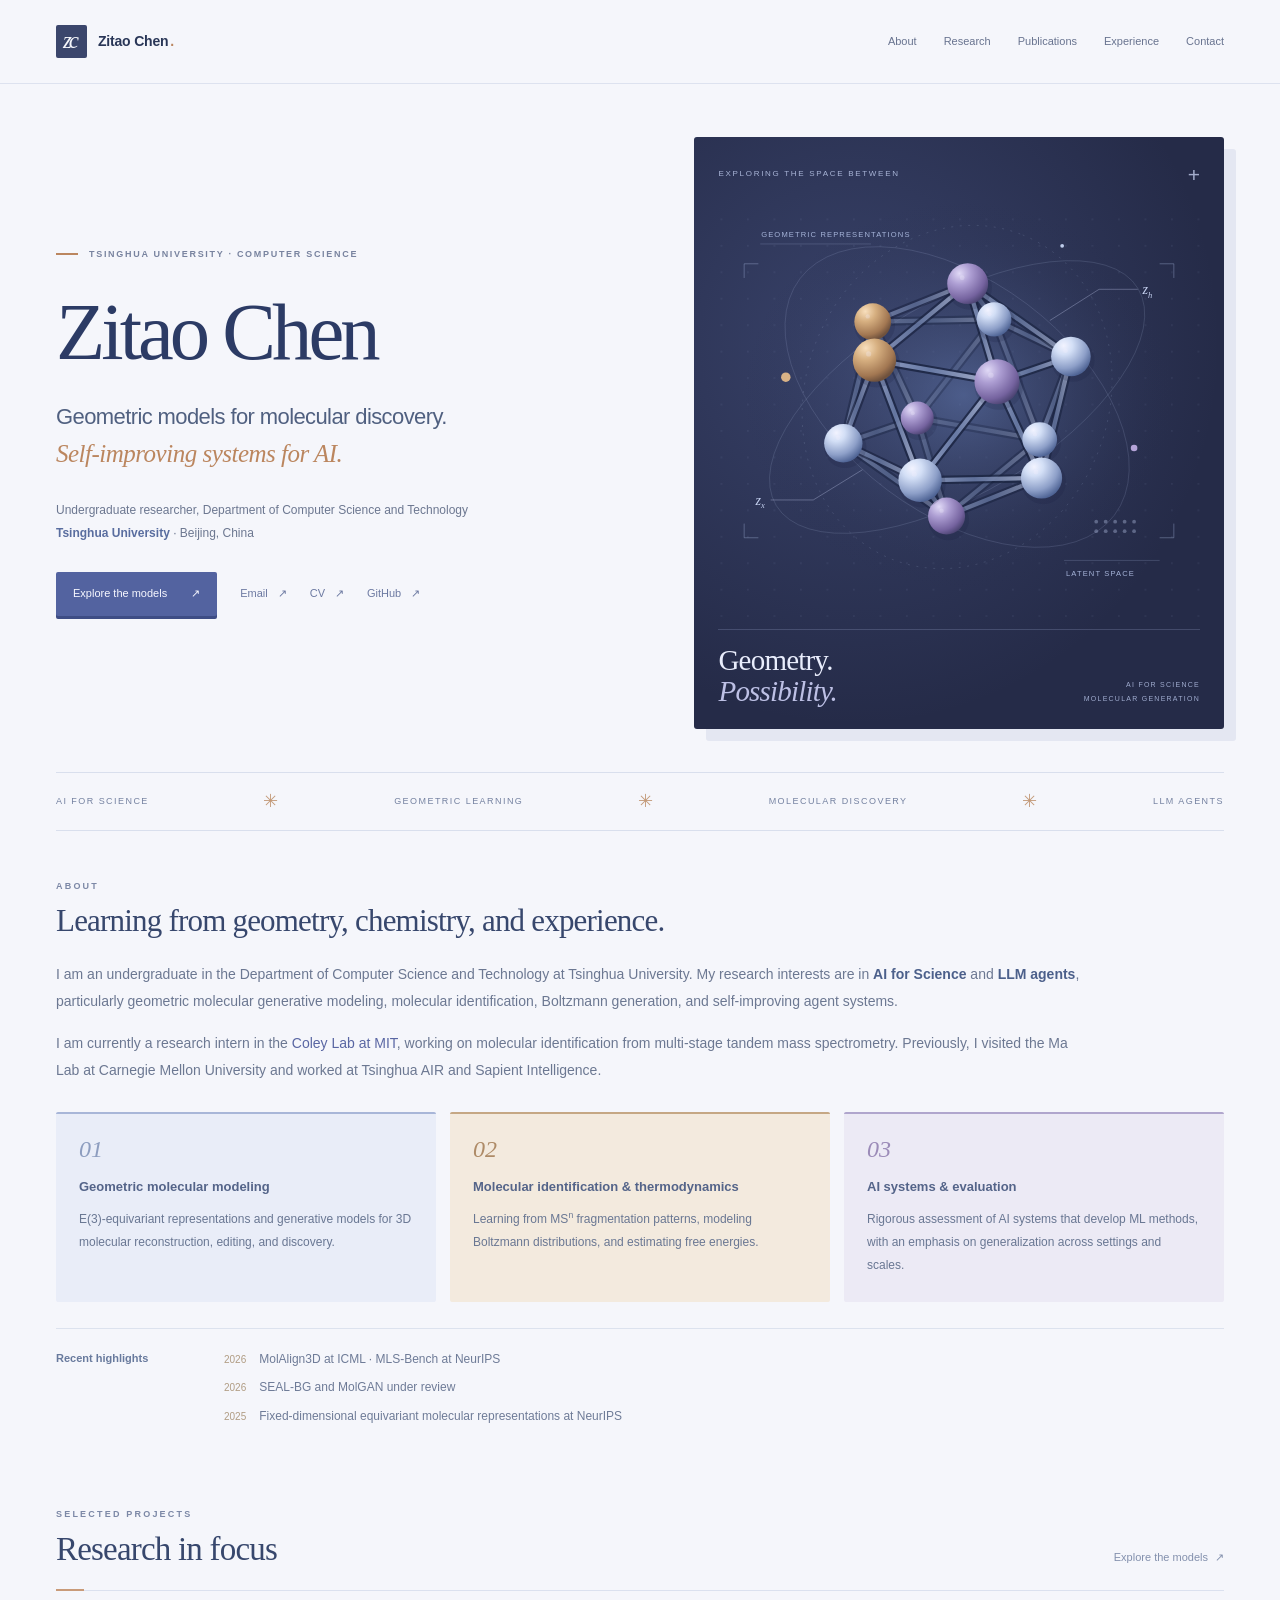
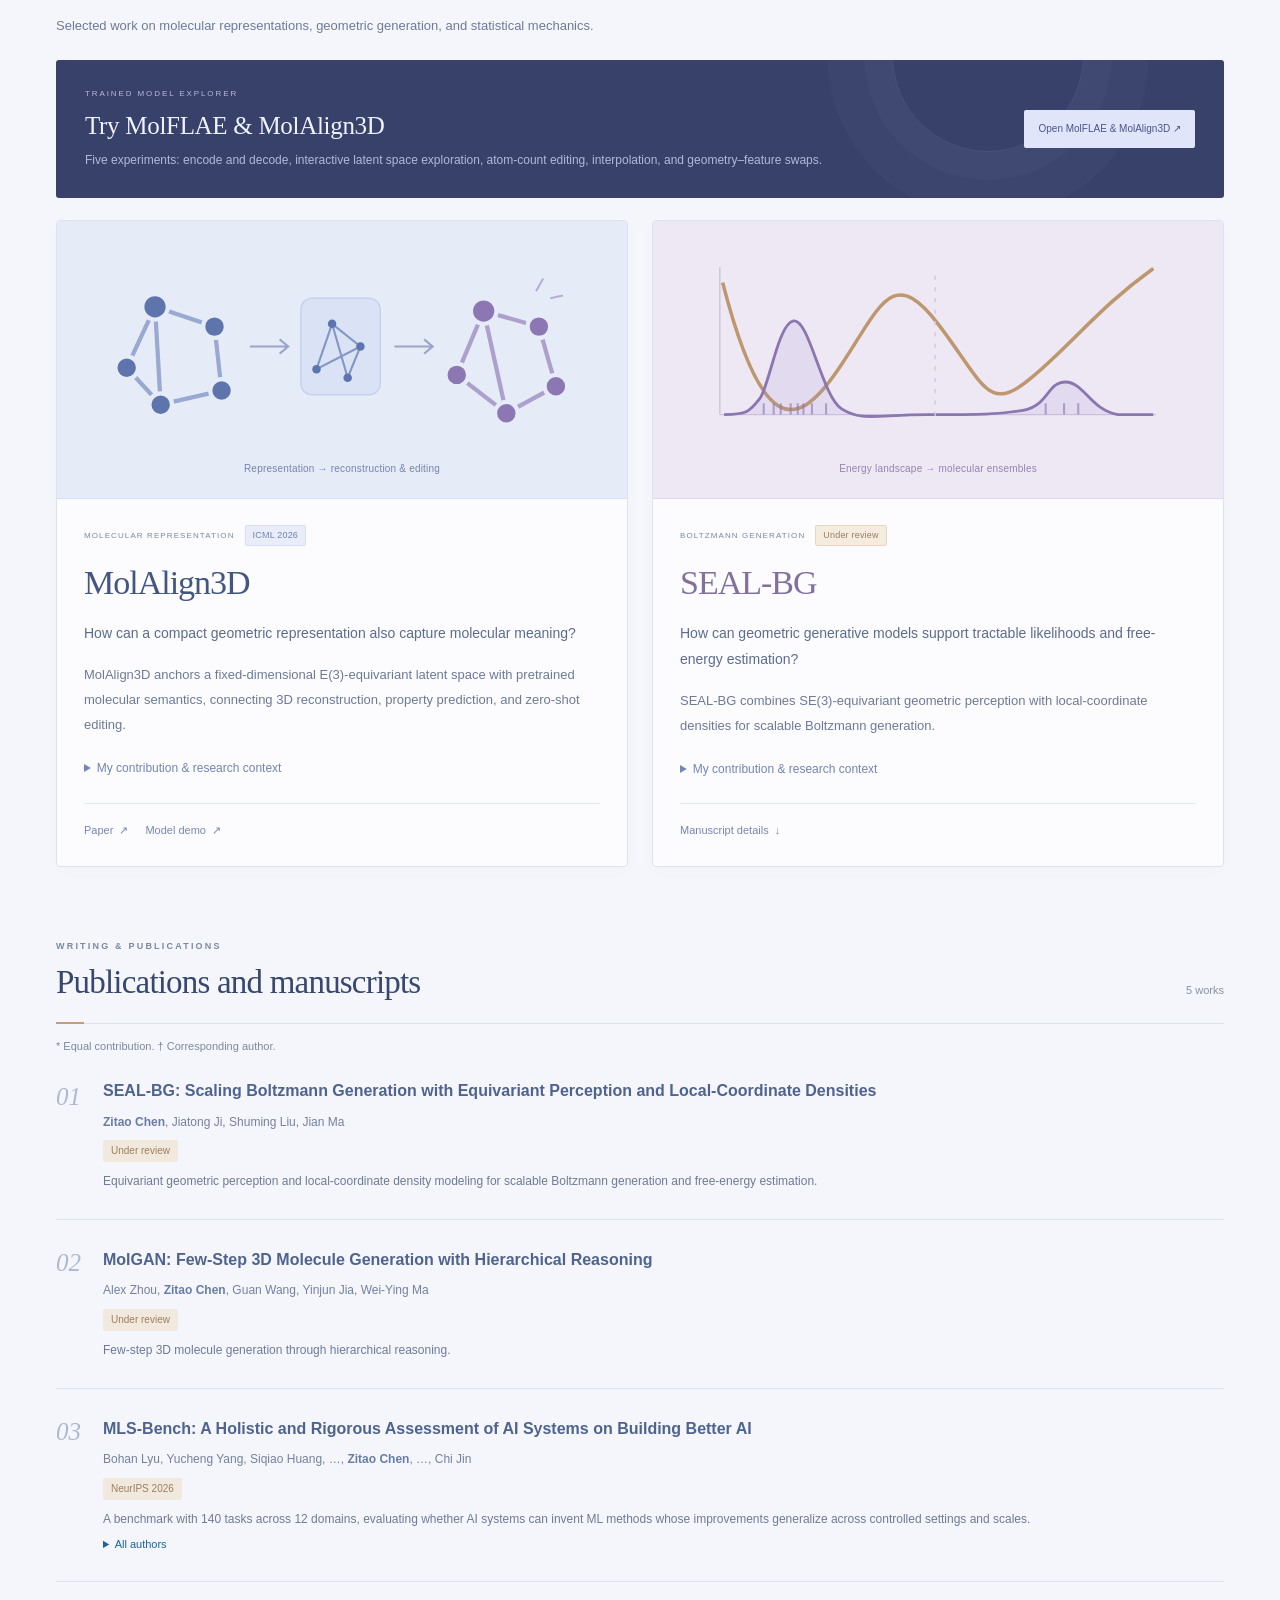
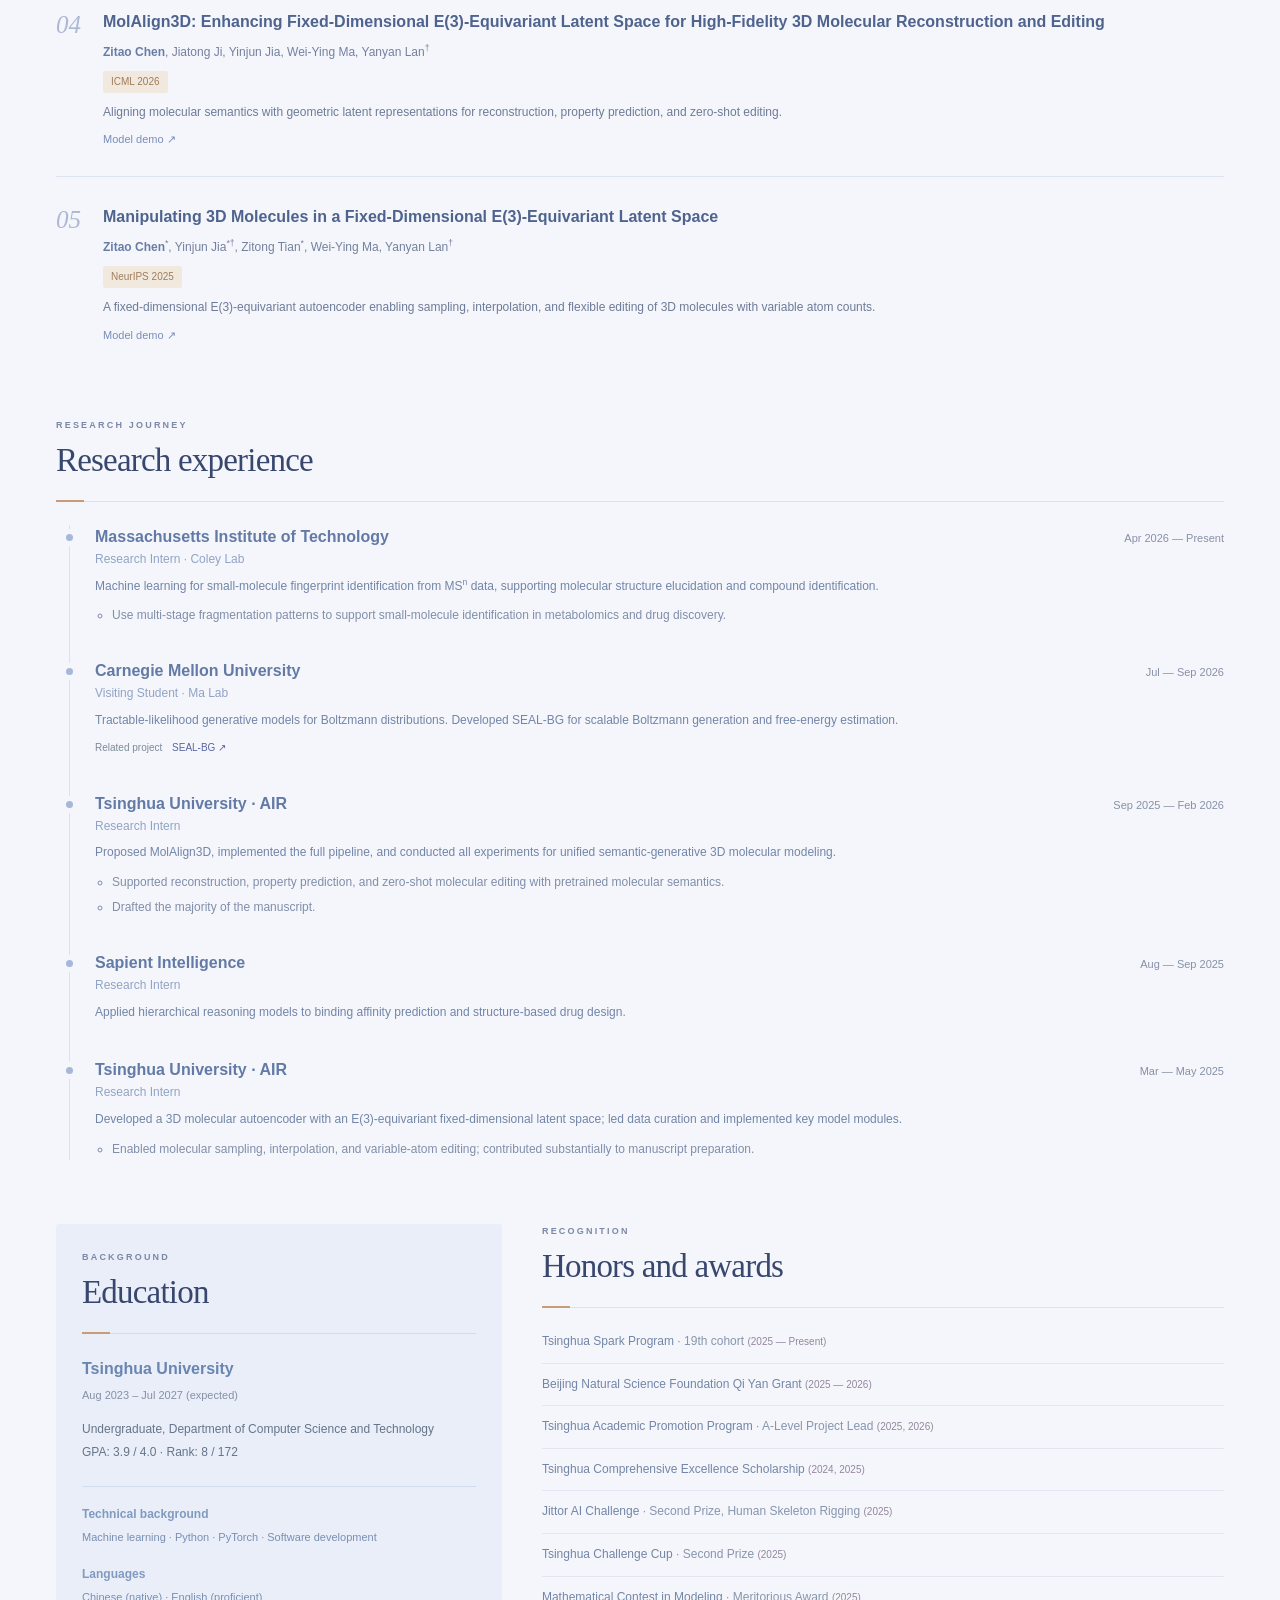
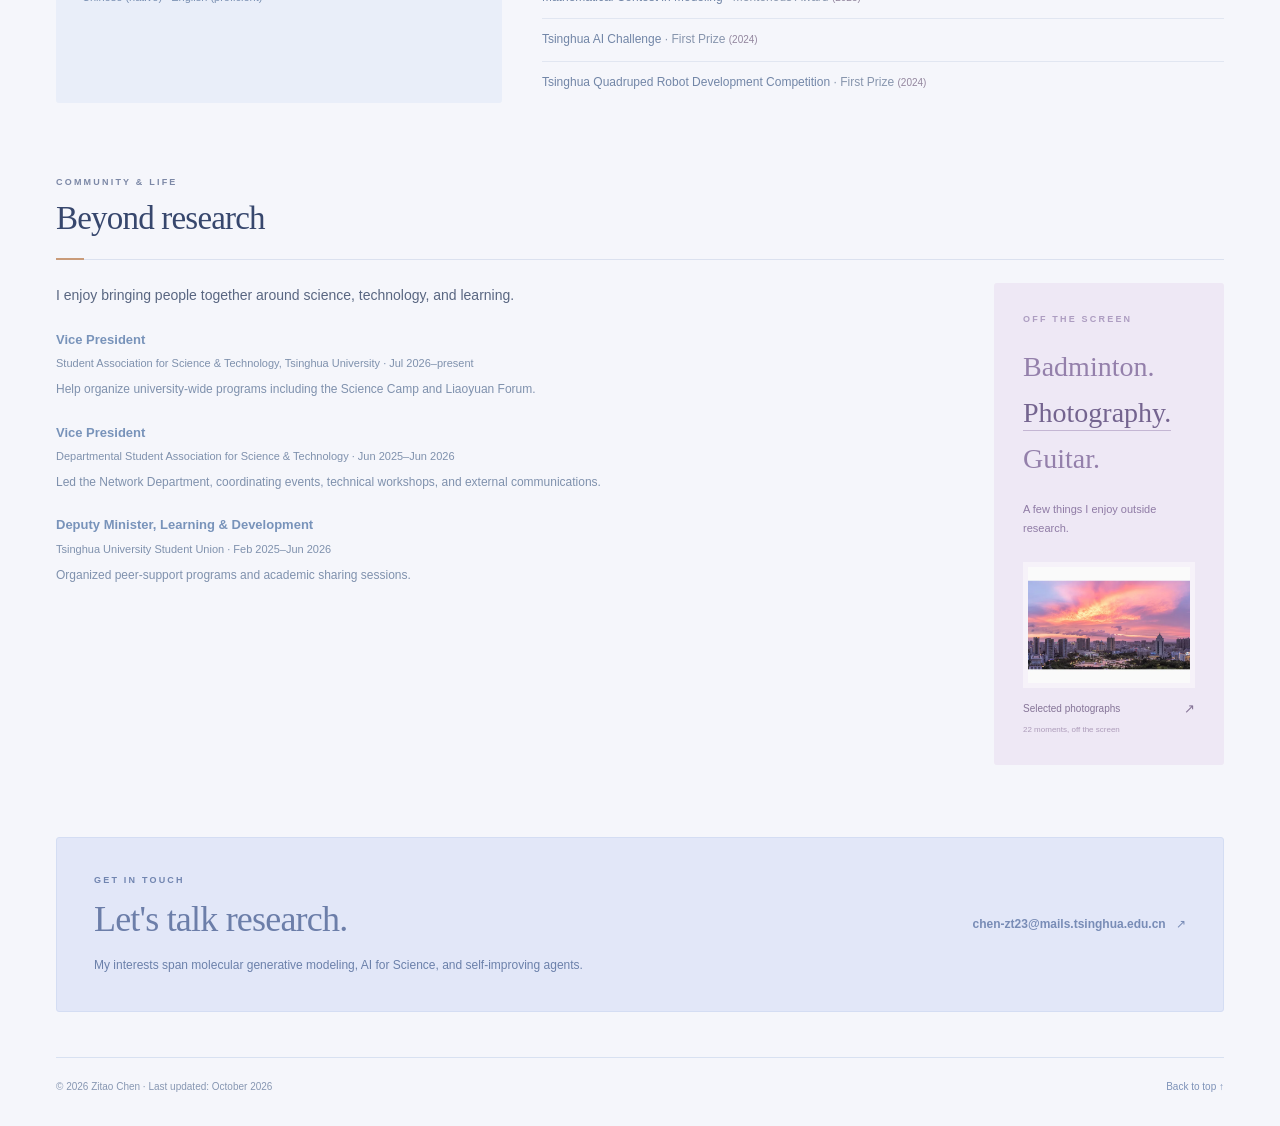
==== commit 64cb5feb: "Remove standalone current research callout from homepage hero" ====
--- a/index.html
+++ b/index.html
@@ -31,7 +31,6 @@
         <p class="hero-statement">Geometric models for molecular discovery.<br><span>Self-improving systems for AI.</span></p>
         <p class="hero-role">Undergraduate researcher, Department of Computer Science and Technology<br><a href="https://www.tsinghua.edu.cn/en/" target="_blank" rel="noopener noreferrer">Tsinghua University</a> · Beijing, China</p>
         <div class="contact-links"><a class="primary-link" href="models/index.html">Explore the models <span aria-hidden="true">↗</span></a><a href="mailto:chen-zt23@mails.tsinghua.edu.cn">Email <span aria-hidden="true">↗</span></a><a href="assets/Zitao_Chen_CV.pdf" target="_blank" rel="noopener">CV <span aria-hidden="true">↗</span></a><a href="https://github.com/MuZhao2333" target="_blank" rel="noopener noreferrer">GitHub <span aria-hidden="true">↗</span></a></div>
-        <div class="hero-footnote"><span class="current-dot" aria-hidden="true"></span><span>Currently at the <strong>Coley Lab, MIT</strong><br>Molecular identification from MS<sup>n</sup></span></div>
       </div>
       <aside class="hero-research" aria-label="Research illustration">
         <div class="art-heading"><span>EXPLORING THE SPACE BETWEEN</span><span class="art-cross" aria-hidden="true">+</span></div>
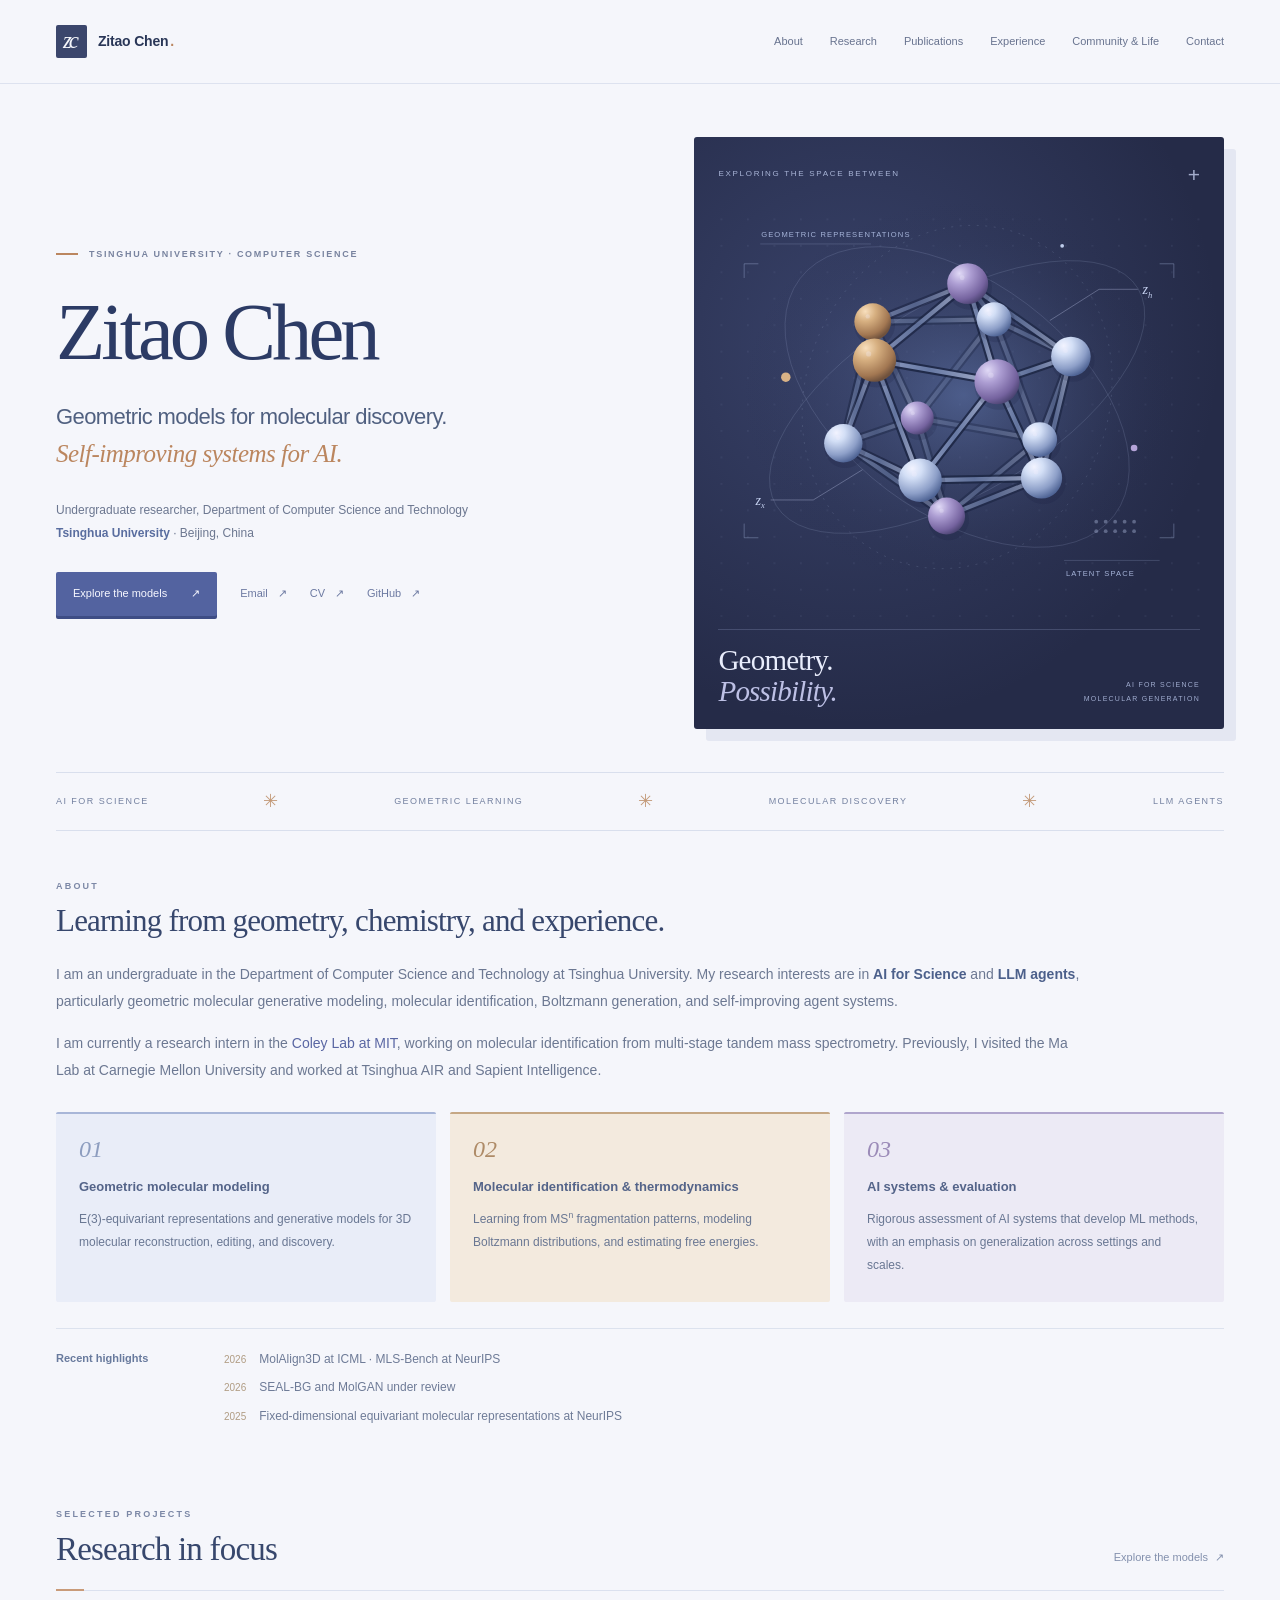
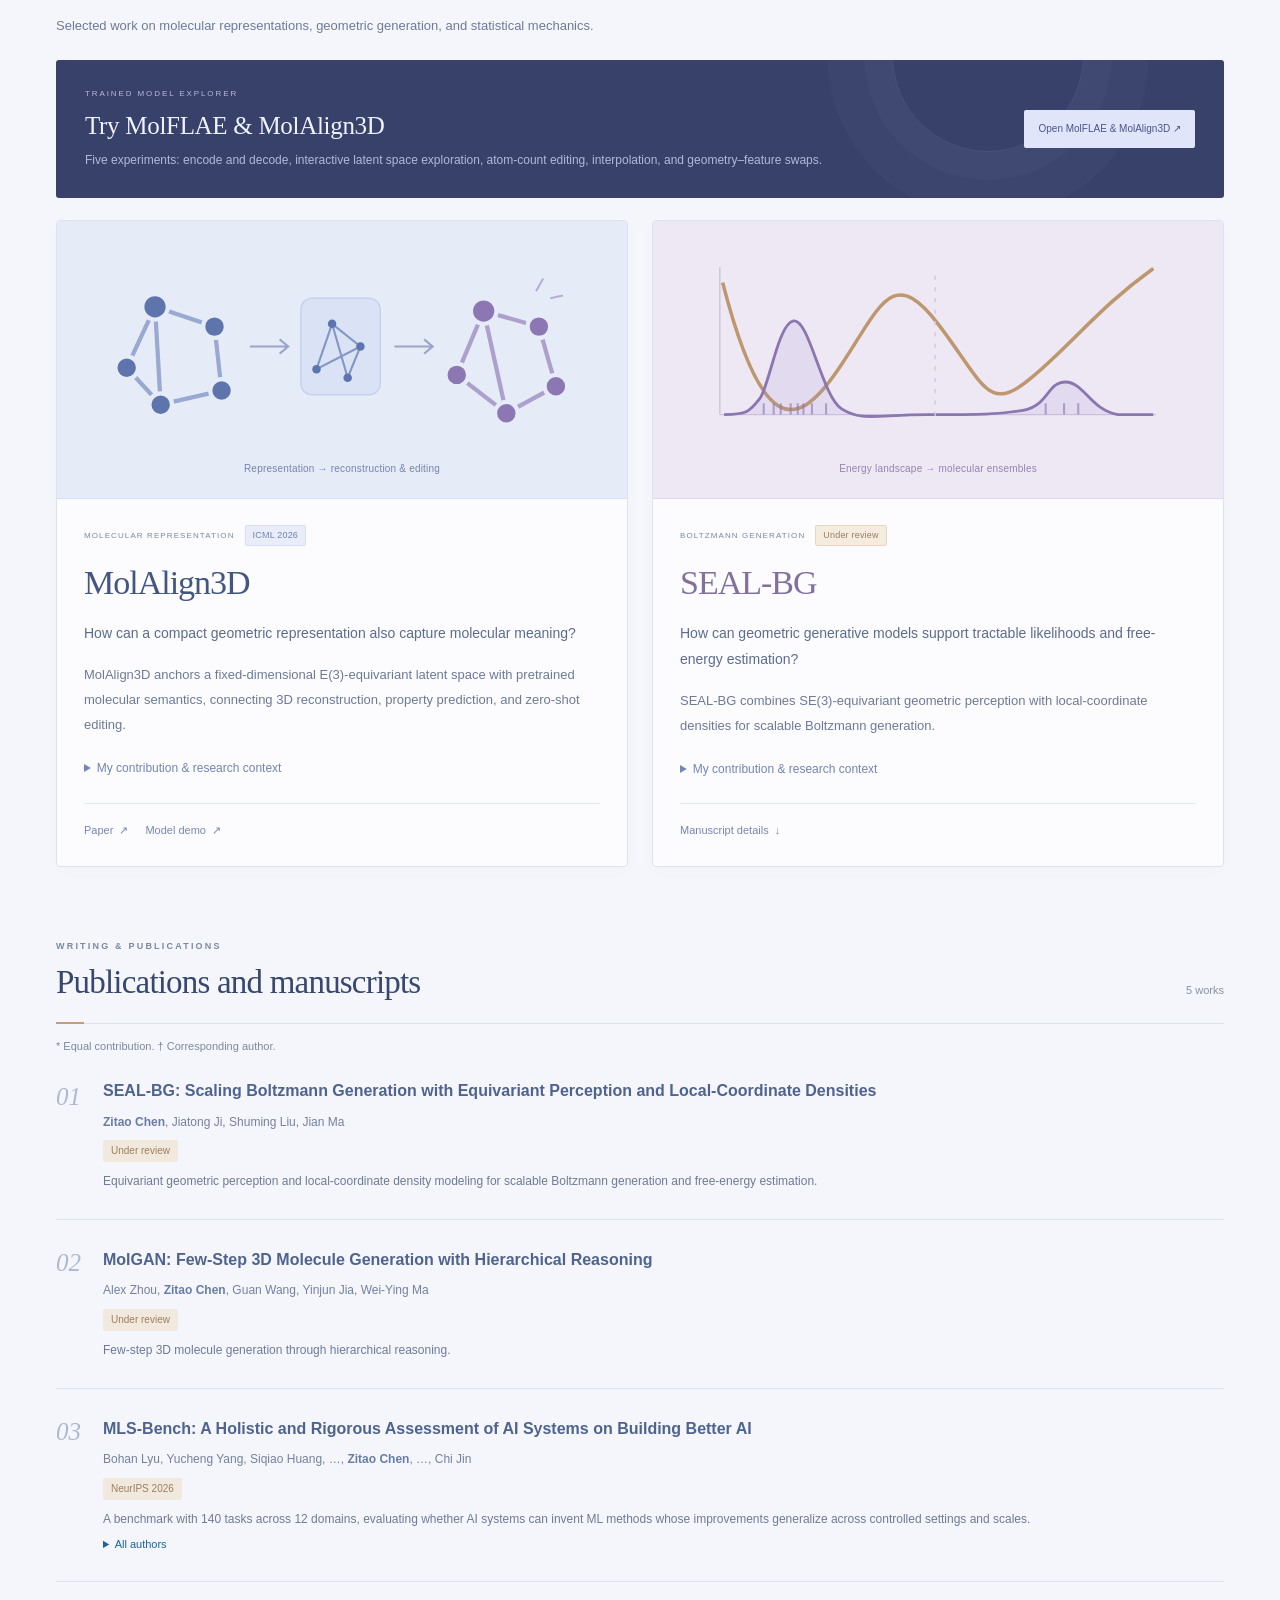
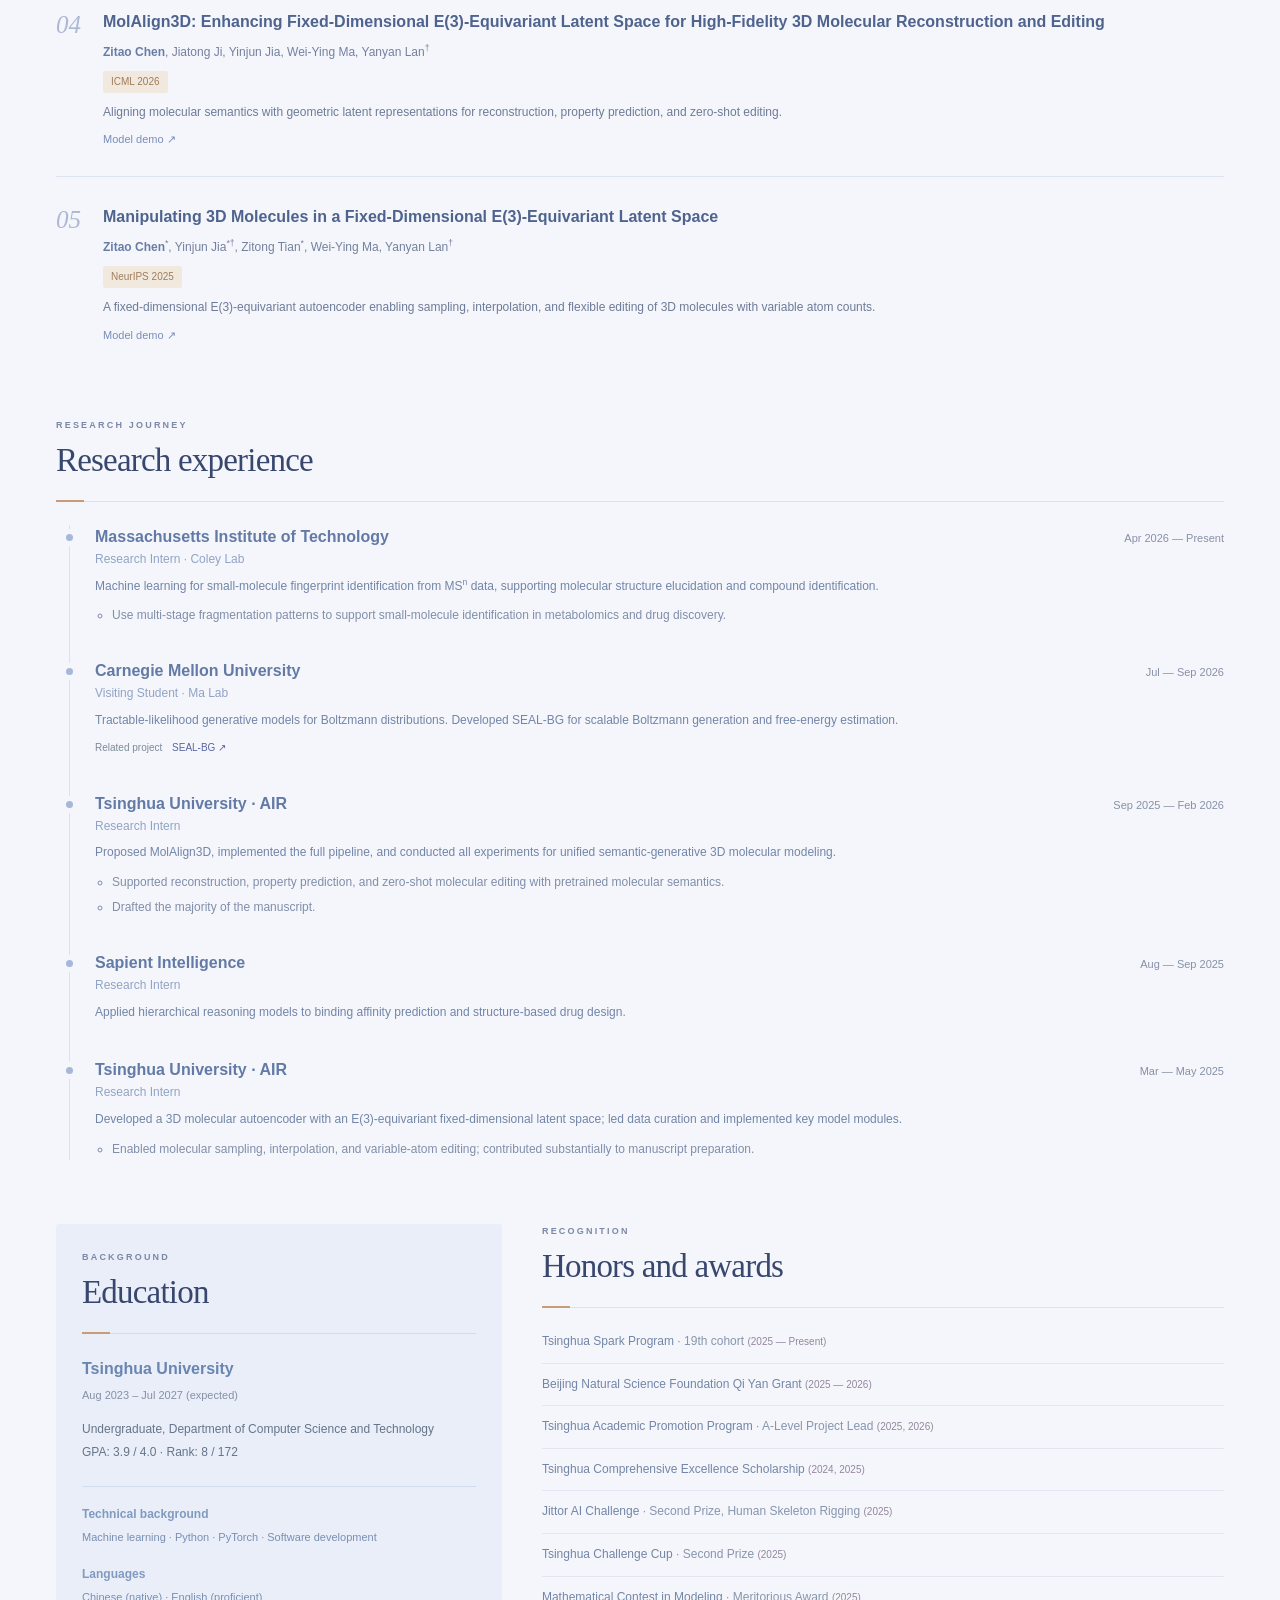
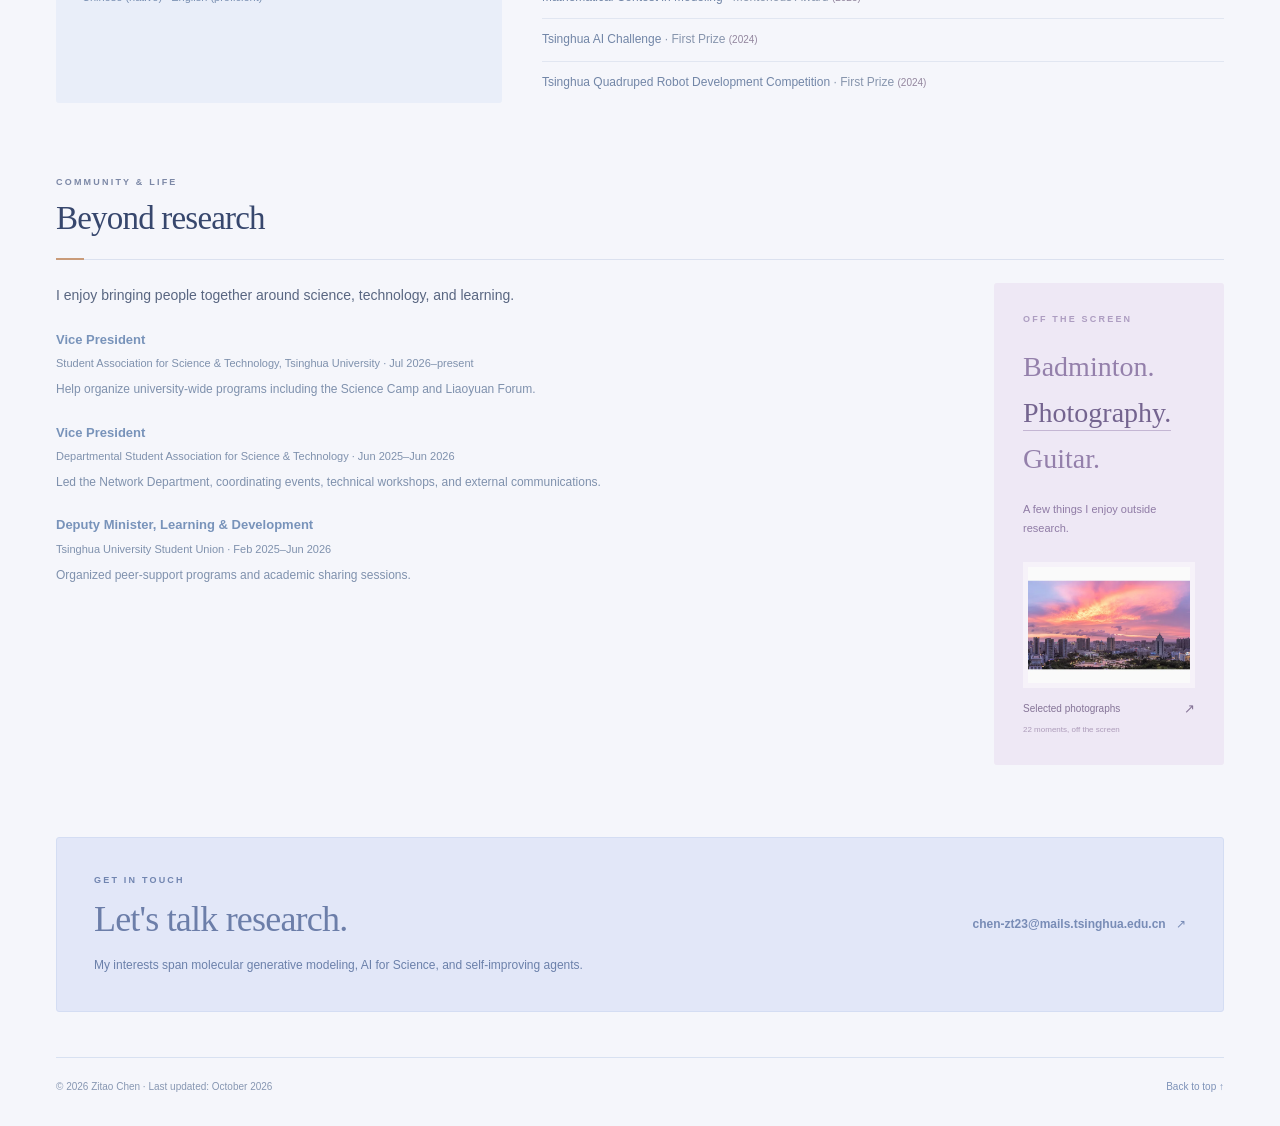
==== commit 4daeed41: "Add Community & Life to homepage navigation" ====
--- a/index.html
+++ b/index.html
@@ -21,7 +21,7 @@
   <a class="skip-link" href="#main">Skip to content</a>
   <div class="site-bar">
     <a href="#top" class="site-name"><span class="brand-mark" aria-hidden="true">zc</span>Zitao Chen<span class="brand-dot" aria-hidden="true">.</span></a>
-    <nav aria-label="Main navigation"><a href="#about">About</a><a href="#research">Research</a><a href="#publications">Publications</a><a href="#experience">Experience</a><a href="#contact">Contact</a></nav>
+    <nav aria-label="Main navigation"><a href="#about">About</a><a href="#research">Research</a><a href="#publications">Publications</a><a href="#experience">Experience</a><a href="#service">Community &amp; Life</a><a href="#contact">Contact</a></nav>
   </div>
   <main id="main">
     <header class="hero" id="top">
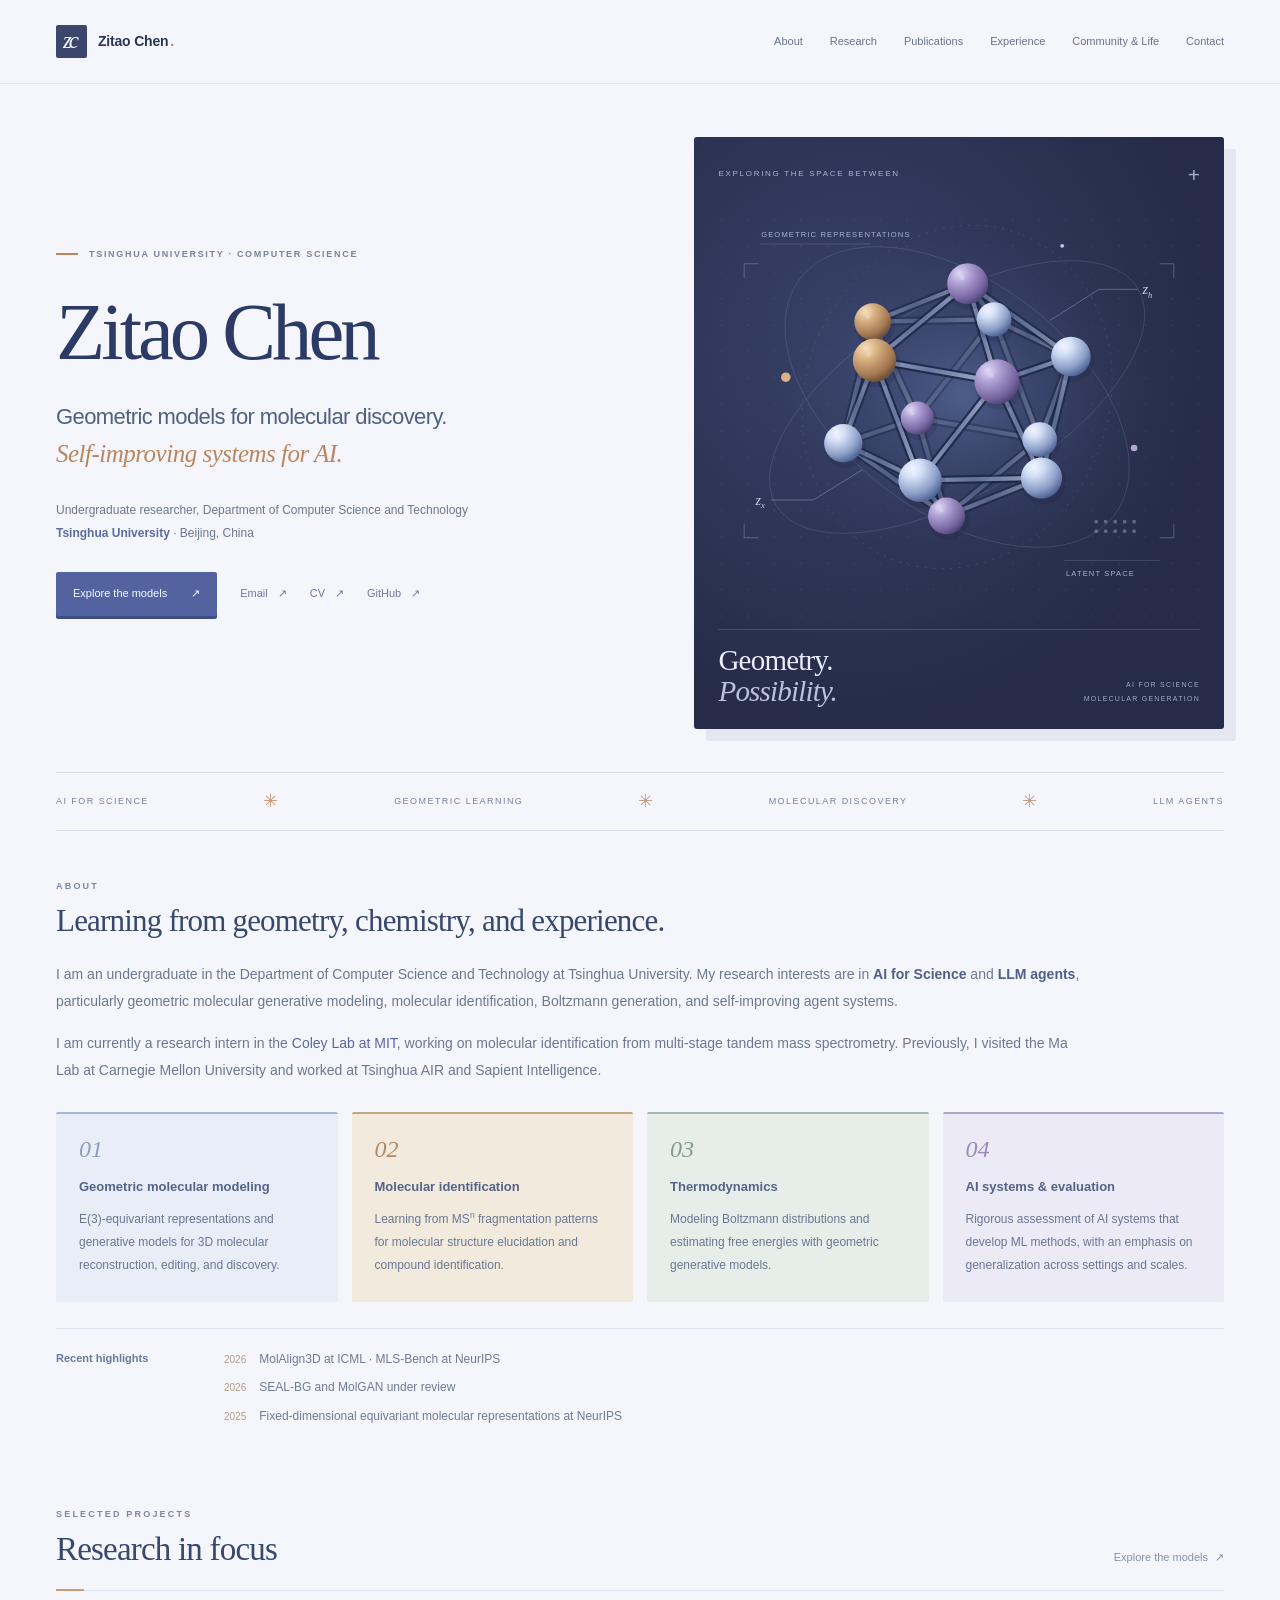
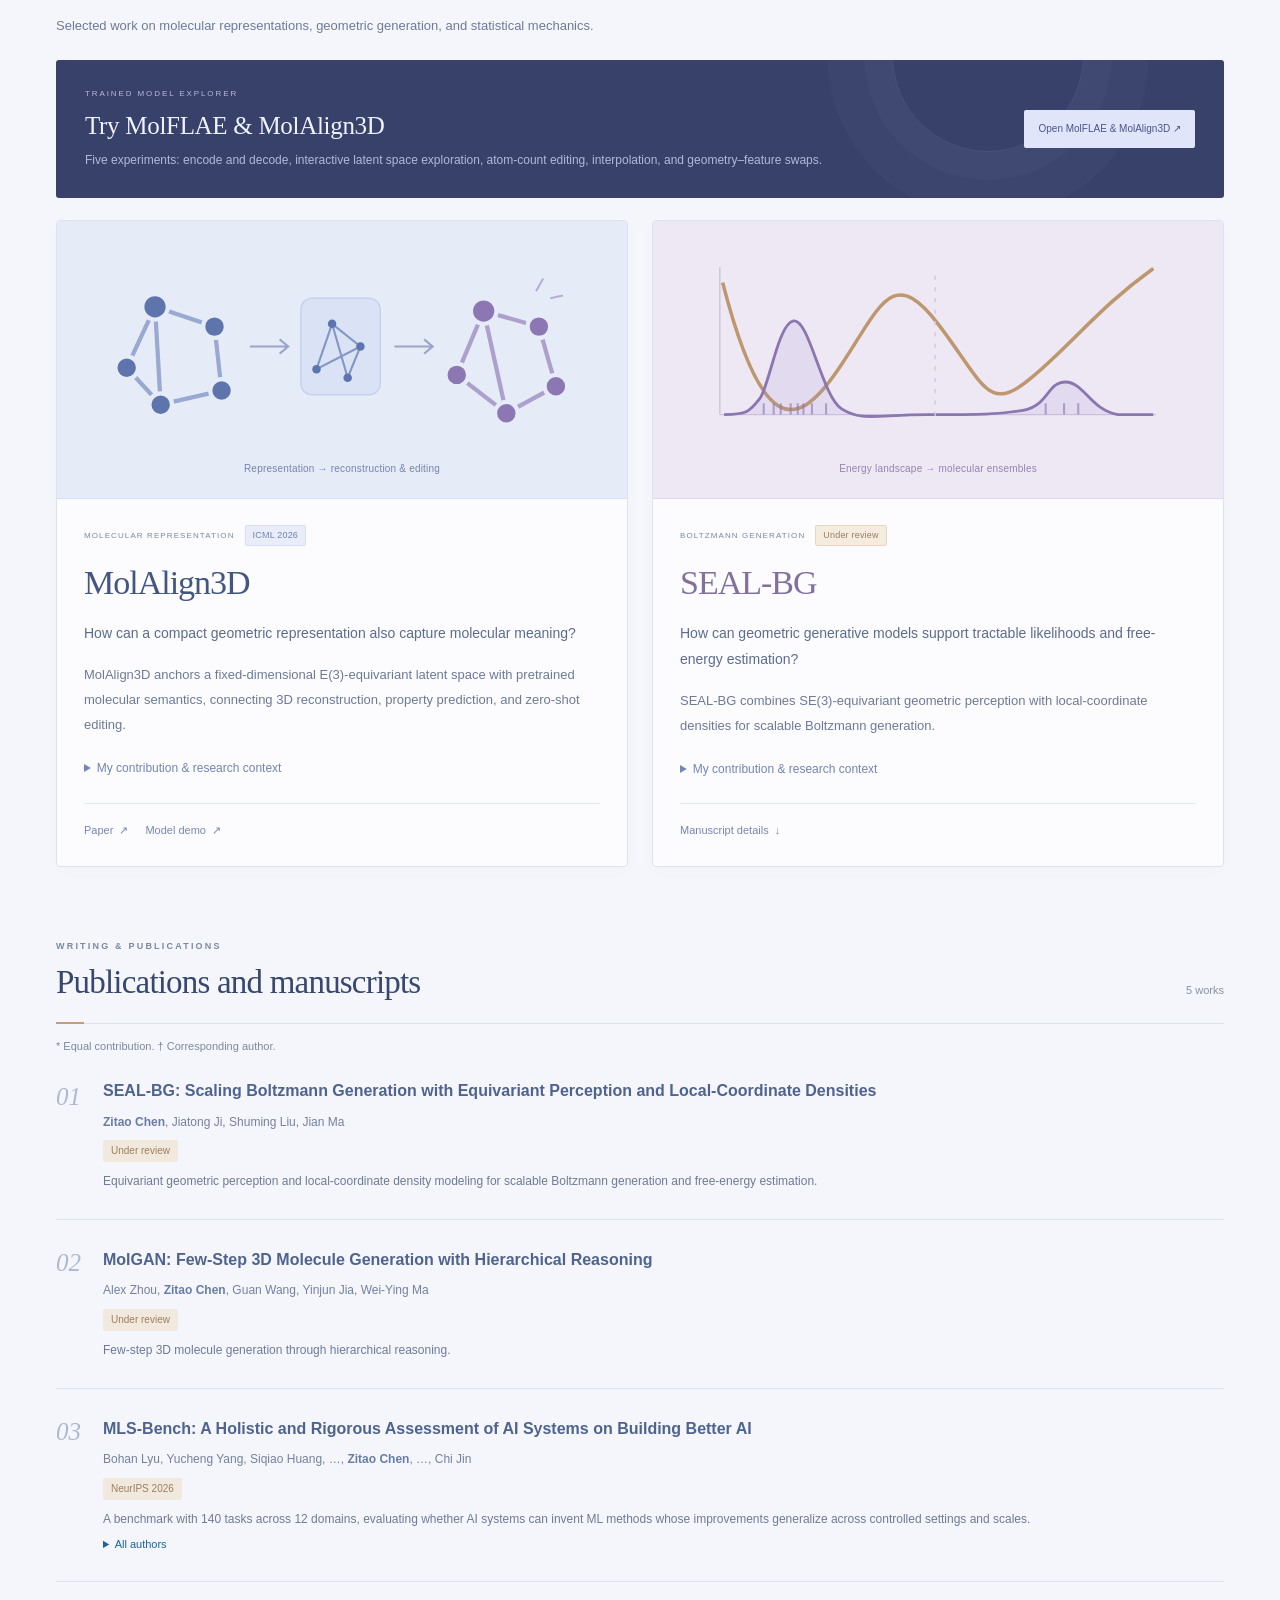
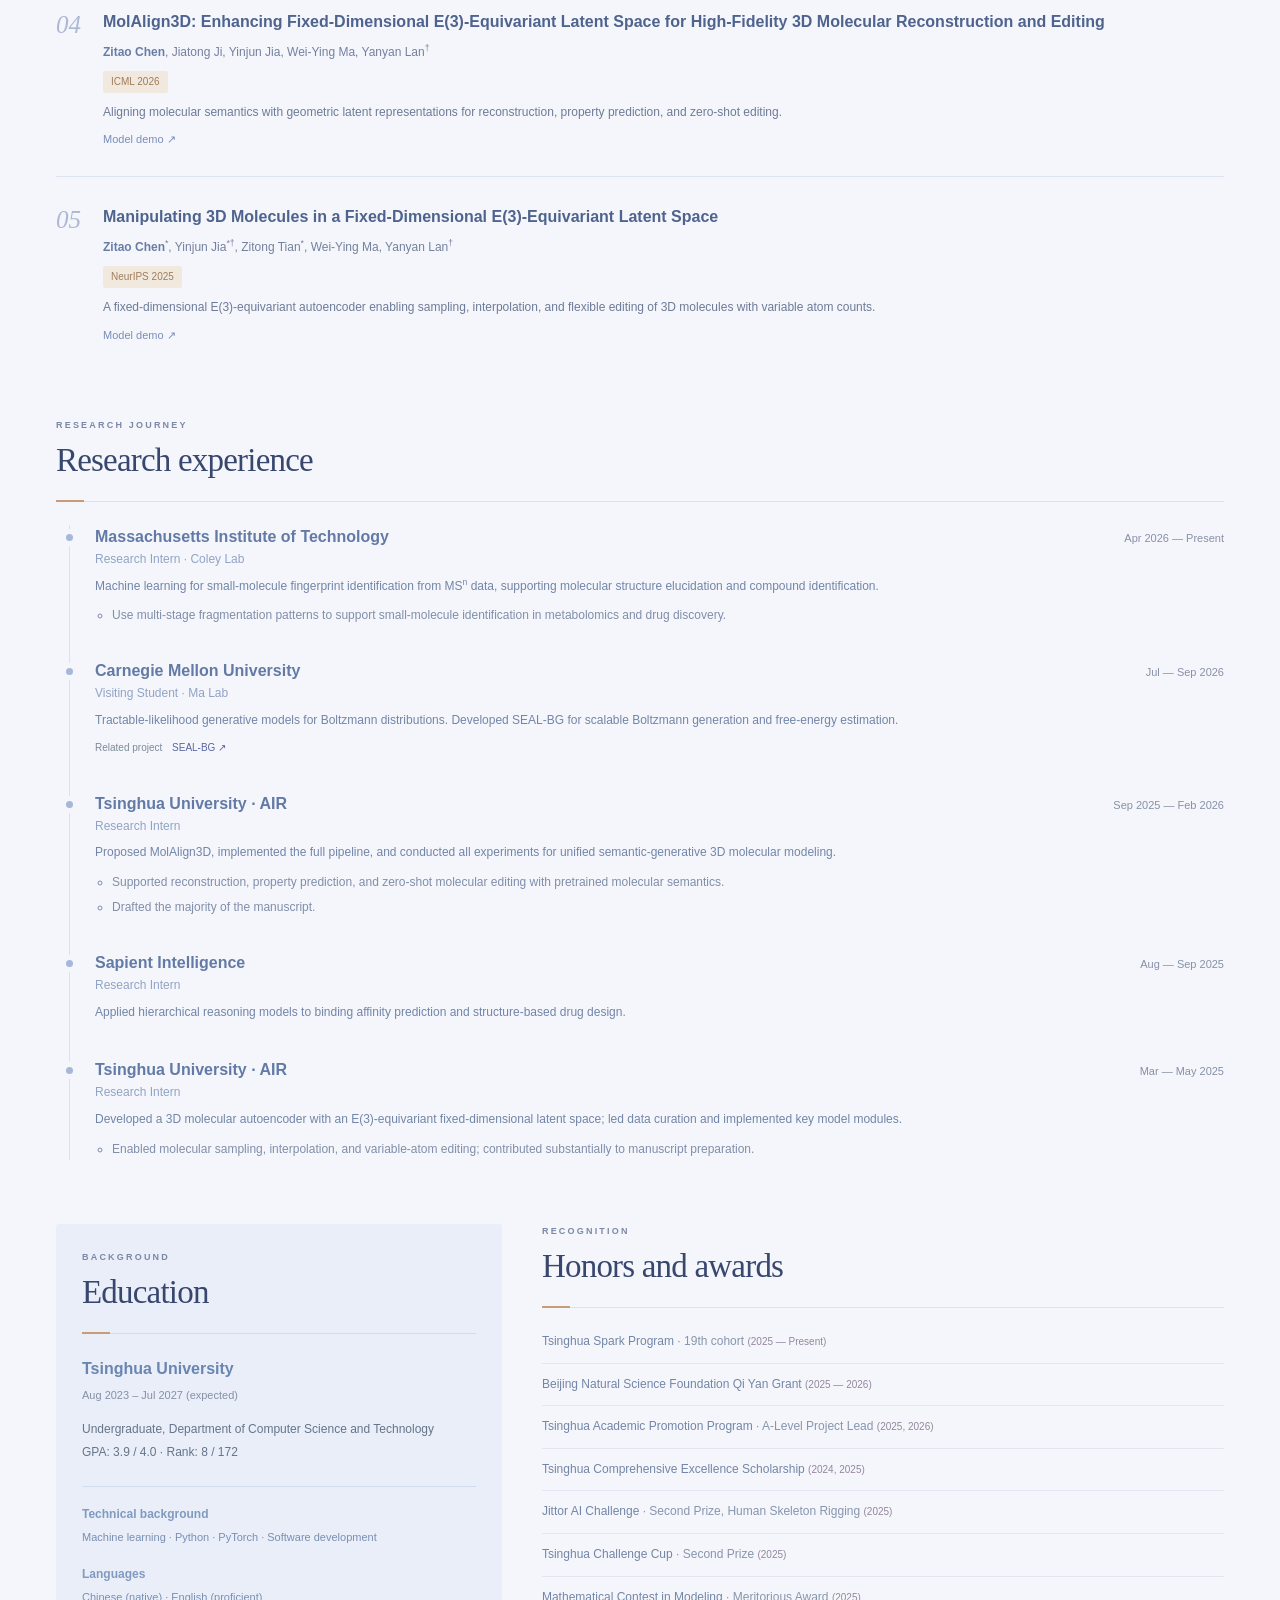
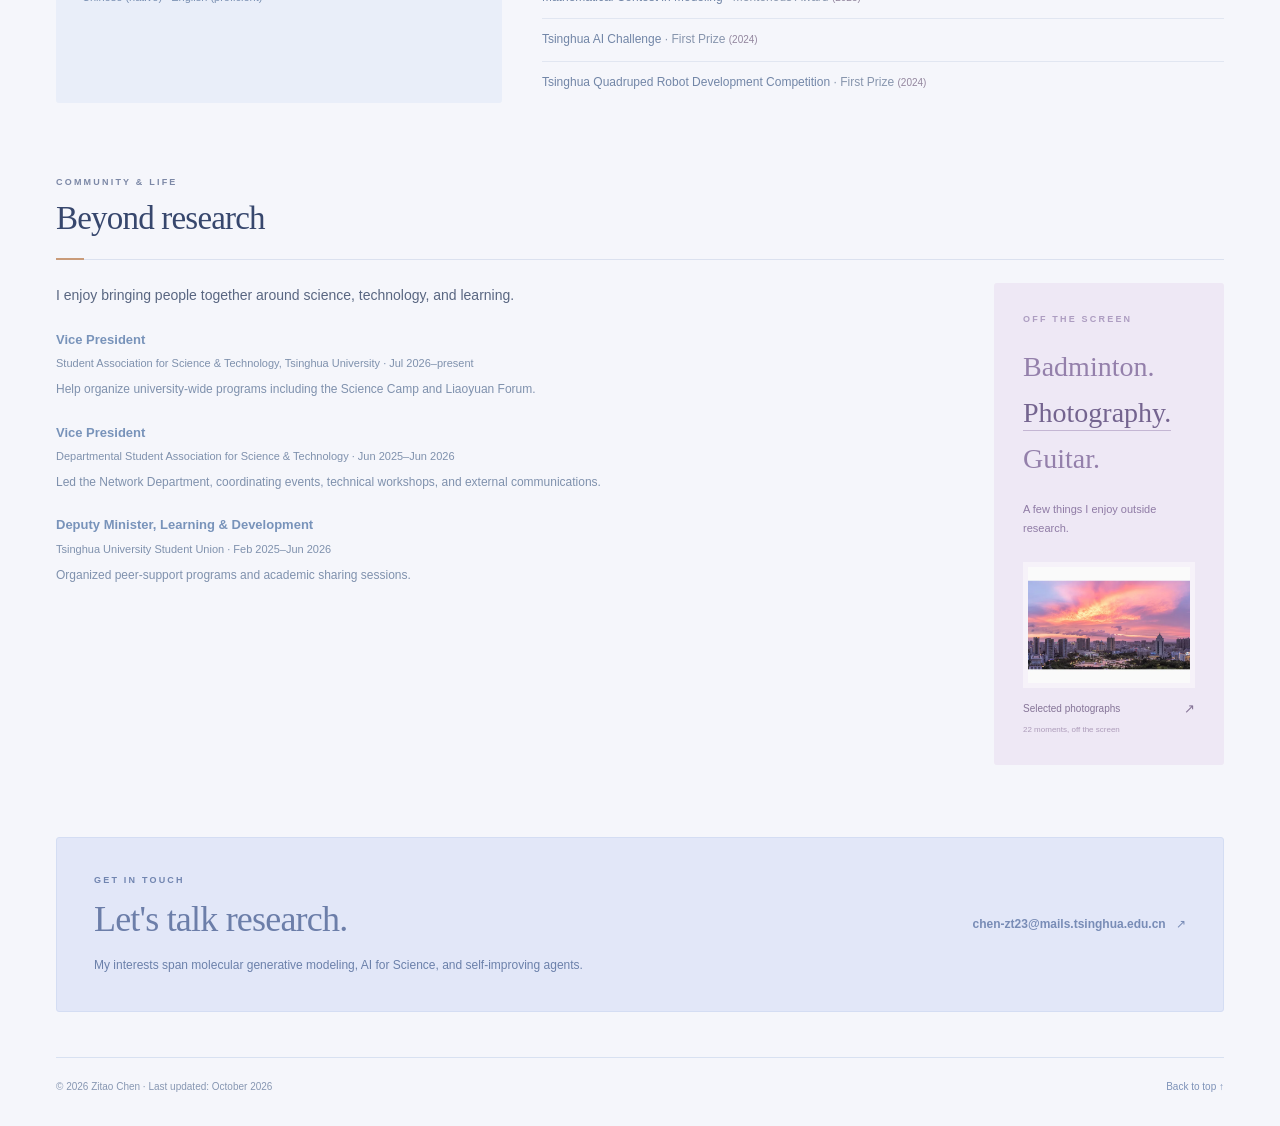
==== commit 3b552d14: "Separate molecular identification and thermodynamics research themes" ====
--- a/index.html
+++ b/index.html
@@ -15,7 +15,7 @@
   <link rel="icon" type="image/svg+xml" href="assets/favicon.svg">
   <link rel="stylesheet" href="styles.css">
   <link rel="stylesheet" href="layout.css">
-  <link rel="stylesheet" href="visual.css?v=20261017-photos">
+  <link rel="stylesheet" href="visual.css?v=20261017-research-themes">
 </head>
 <body>
   <a class="skip-link" href="#main">Skip to content</a>
@@ -46,8 +46,9 @@
       <p>I am currently a research intern in the <a href="https://coley.mit.edu/" target="_blank" rel="noopener noreferrer">Coley Lab at MIT</a>, working on molecular identification from multi-stage tandem mass spectrometry. Previously, I visited the Ma Lab at Carnegie Mellon University and worked at Tsinghua AIR and Sapient Intelligence.</p>
       <div class="research-themes">
         <article><span class="theme-number">01</span><h3>Geometric molecular modeling</h3><p>E(3)-equivariant representations and generative models for 3D molecular reconstruction, editing, and discovery.</p></article>
-        <article><span class="theme-number">02</span><h3>Molecular identification &amp; thermodynamics</h3><p>Learning from MS<sup>n</sup> fragmentation patterns, modeling Boltzmann distributions, and estimating free energies.</p></article>
-        <article><span class="theme-number">03</span><h3>AI systems &amp; evaluation</h3><p>Rigorous assessment of AI systems that develop ML methods, with an emphasis on generalization across settings and scales.</p></article>
+        <article><span class="theme-number">02</span><h3>Molecular identification</h3><p>Learning from MS<sup>n</sup> fragmentation patterns for molecular structure elucidation and compound identification.</p></article>
+        <article><span class="theme-number">03</span><h3>Thermodynamics</h3><p>Modeling Boltzmann distributions and estimating free energies with geometric generative models.</p></article>
+        <article><span class="theme-number">04</span><h3>AI systems &amp; evaluation</h3><p>Rigorous assessment of AI systems that develop ML methods, with an emphasis on generalization across settings and scales.</p></article>
       </div>
       <div class="highlights" aria-label="Recent research highlights"><p class="highlights-label">Recent highlights</p><p><span>2026</span>MolAlign3D at ICML · MLS-Bench at NeurIPS</p><p><span>2026</span>SEAL-BG and MolGAN under review</p><p><span>2025</span>Fixed-dimensional equivariant molecular representations at NeurIPS</p></div>
     </section>
--- a/visual.css
+++ b/visual.css
@@ -49,13 +49,15 @@
 .about-section>.section-heading::after{display:none}
 .about-section>p{font-size:14px;line-height:1.95;color:#6c7892;max-width:1030px}
 .about-section strong{color:#4c608b;font-weight:600}
-.research-themes{border:0;padding:0;margin-top:28px;gap:14px}
+.research-themes{grid-template-columns:repeat(4,minmax(0,1fr));border:0;padding:0;margin-top:28px;gap:14px}
 .research-themes article{padding:23px 23px 25px;background:#e9edf8;border-top:2px solid #a8b6d8;border-radius:2px}
 .research-themes article:nth-child(2){background:#f3eade;border-top-color:#c5a784}
-.research-themes article:nth-child(3){background:#eceaf5;border-top-color:#b0a6cd}
+.research-themes article:nth-child(3){background:#e7eee9;border-top-color:#a5b9ad}
+.research-themes article:nth-child(4){background:#eceaf5;border-top-color:#b0a6cd}
 .theme-number{font:italic 24px/1 var(--display);color:#8d9dbf;margin-bottom:15px}
 .research-themes article:nth-child(2) .theme-number{color:#ae8b67}
-.research-themes article:nth-child(3) .theme-number{color:#9b8bb8}
+.research-themes article:nth-child(3) .theme-number{color:#839d8d}
+.research-themes article:nth-child(4) .theme-number{color:#9b8bb8}
 .research-themes h3{font-size:13px;color:#546489;font-weight:550;margin-bottom:10px;line-height:1.7}
 .research-themes p{font-size:12px;color:#697793;line-height:1.9}
 .highlights{padding:20px 0 0;border-top:1px solid #dce2ee;margin-top:26px;color:#6e7b97;grid-template-columns:150px 1fr;font-size:12px}
@@ -133,6 +135,7 @@
 footer{border-color:#d8e1f1;color:#8797b2}
 footer a{color:#7d92b8}
 @media(max-width:1100px){
+  .research-themes{grid-template-columns:repeat(2,minmax(0,1fr))}
   main{padding-left:34px;padding-right:34px}
   .site-bar{padding-left:34px;padding-right:34px}
   .hero{gap:34px;grid-template-columns:minmax(0,1.15fr) minmax(0,1fr)}
@@ -217,10 +220,11 @@
   h2,.about-section h2{font-size:29px;letter-spacing:-.6px;line-height:1.4}
   .eyebrow{font-size:8px;letter-spacing:1.7px}
   .about-section>p{font-size:13px;line-height:1.95}
-  .research-themes{gap:11px;margin-top:22px}
+  .research-themes{grid-template-columns:1fr;gap:11px;margin-top:22px}
   .research-themes article{padding:18px 20px 18px 48px;position:relative;border-top:0;border-left:2px solid #a8b6d8}
   .research-themes article:nth-child(2){border-left-color:#c5a784}
-  .research-themes article:nth-child(3){border-left-color:#b0a6cd}
+  .research-themes article:nth-child(3){border-left-color:#a5b9ad}
+  .research-themes article:nth-child(4){border-left-color:#b0a6cd}
   .theme-number{position:absolute;left:16px;top:21px;font-size:19px}
   .research-themes h3{font-size:13px;margin-bottom:6px}
   .research-themes p{font-size:11px}
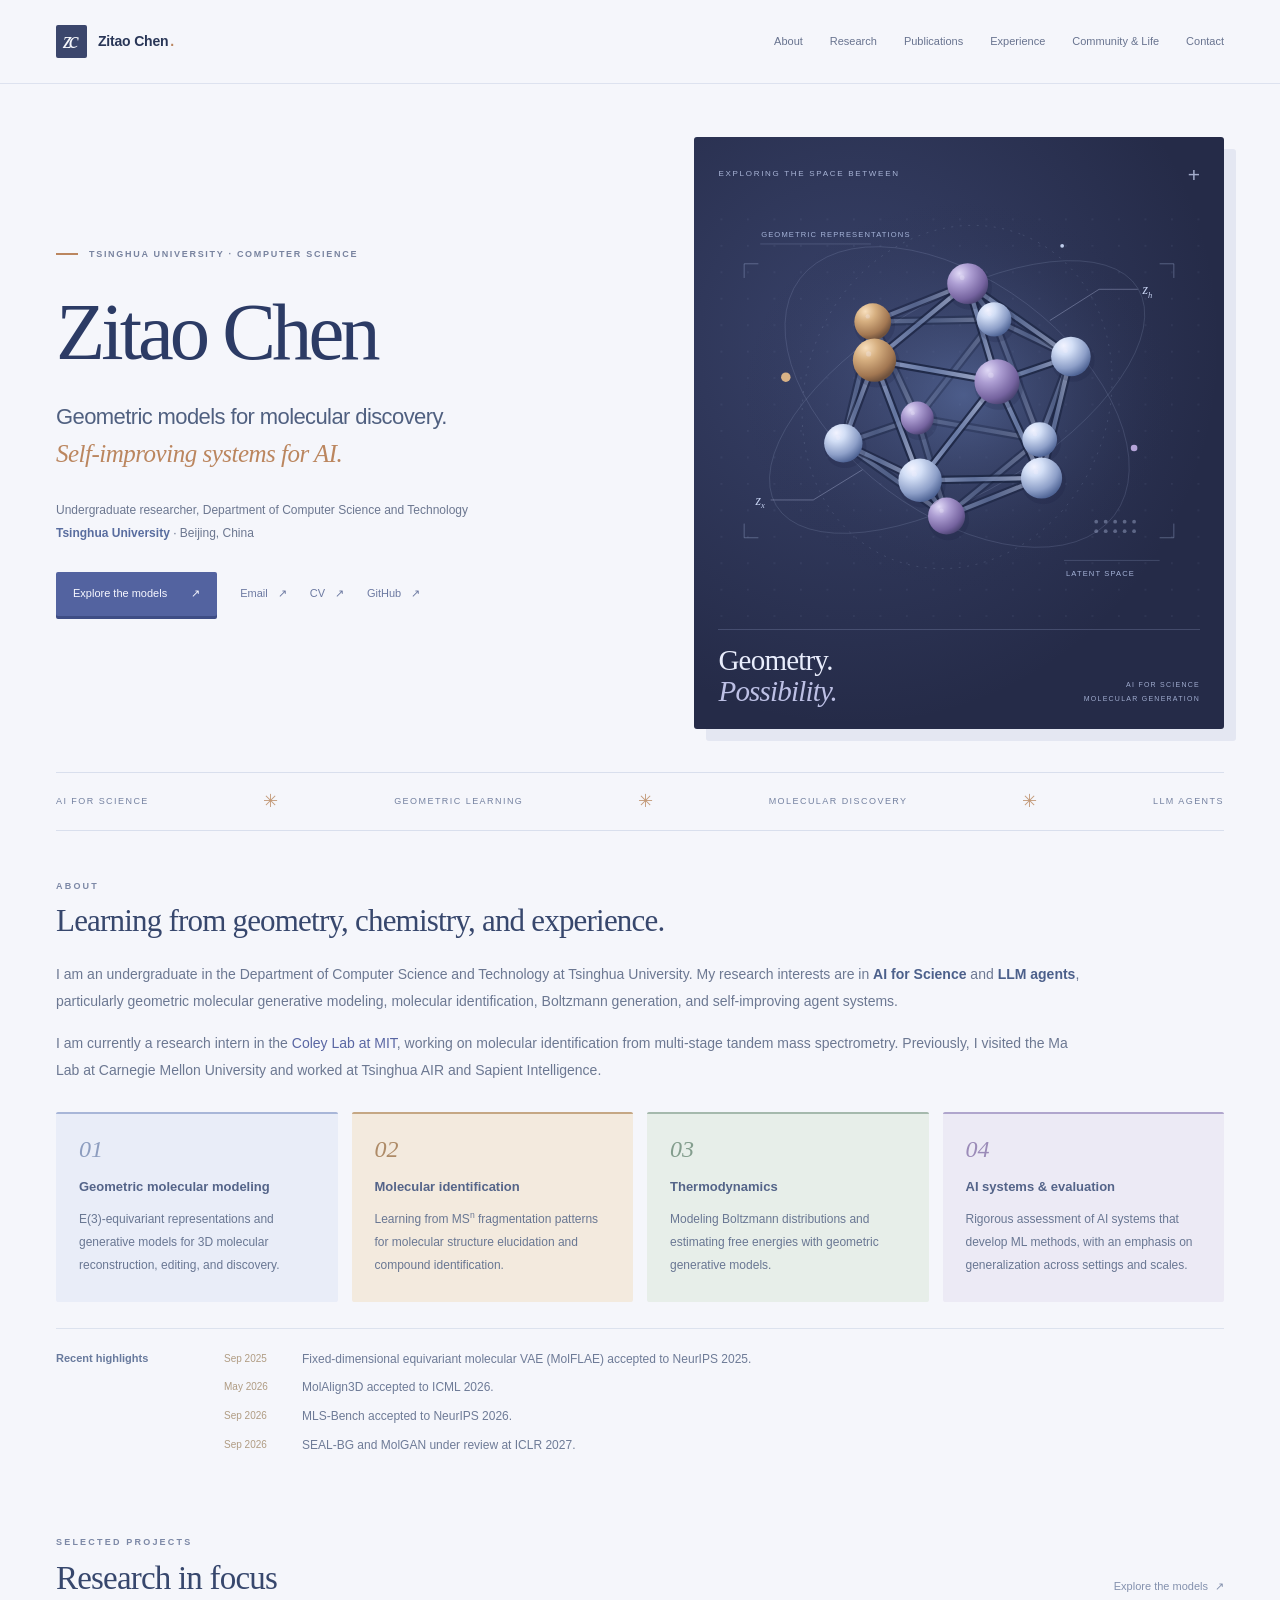
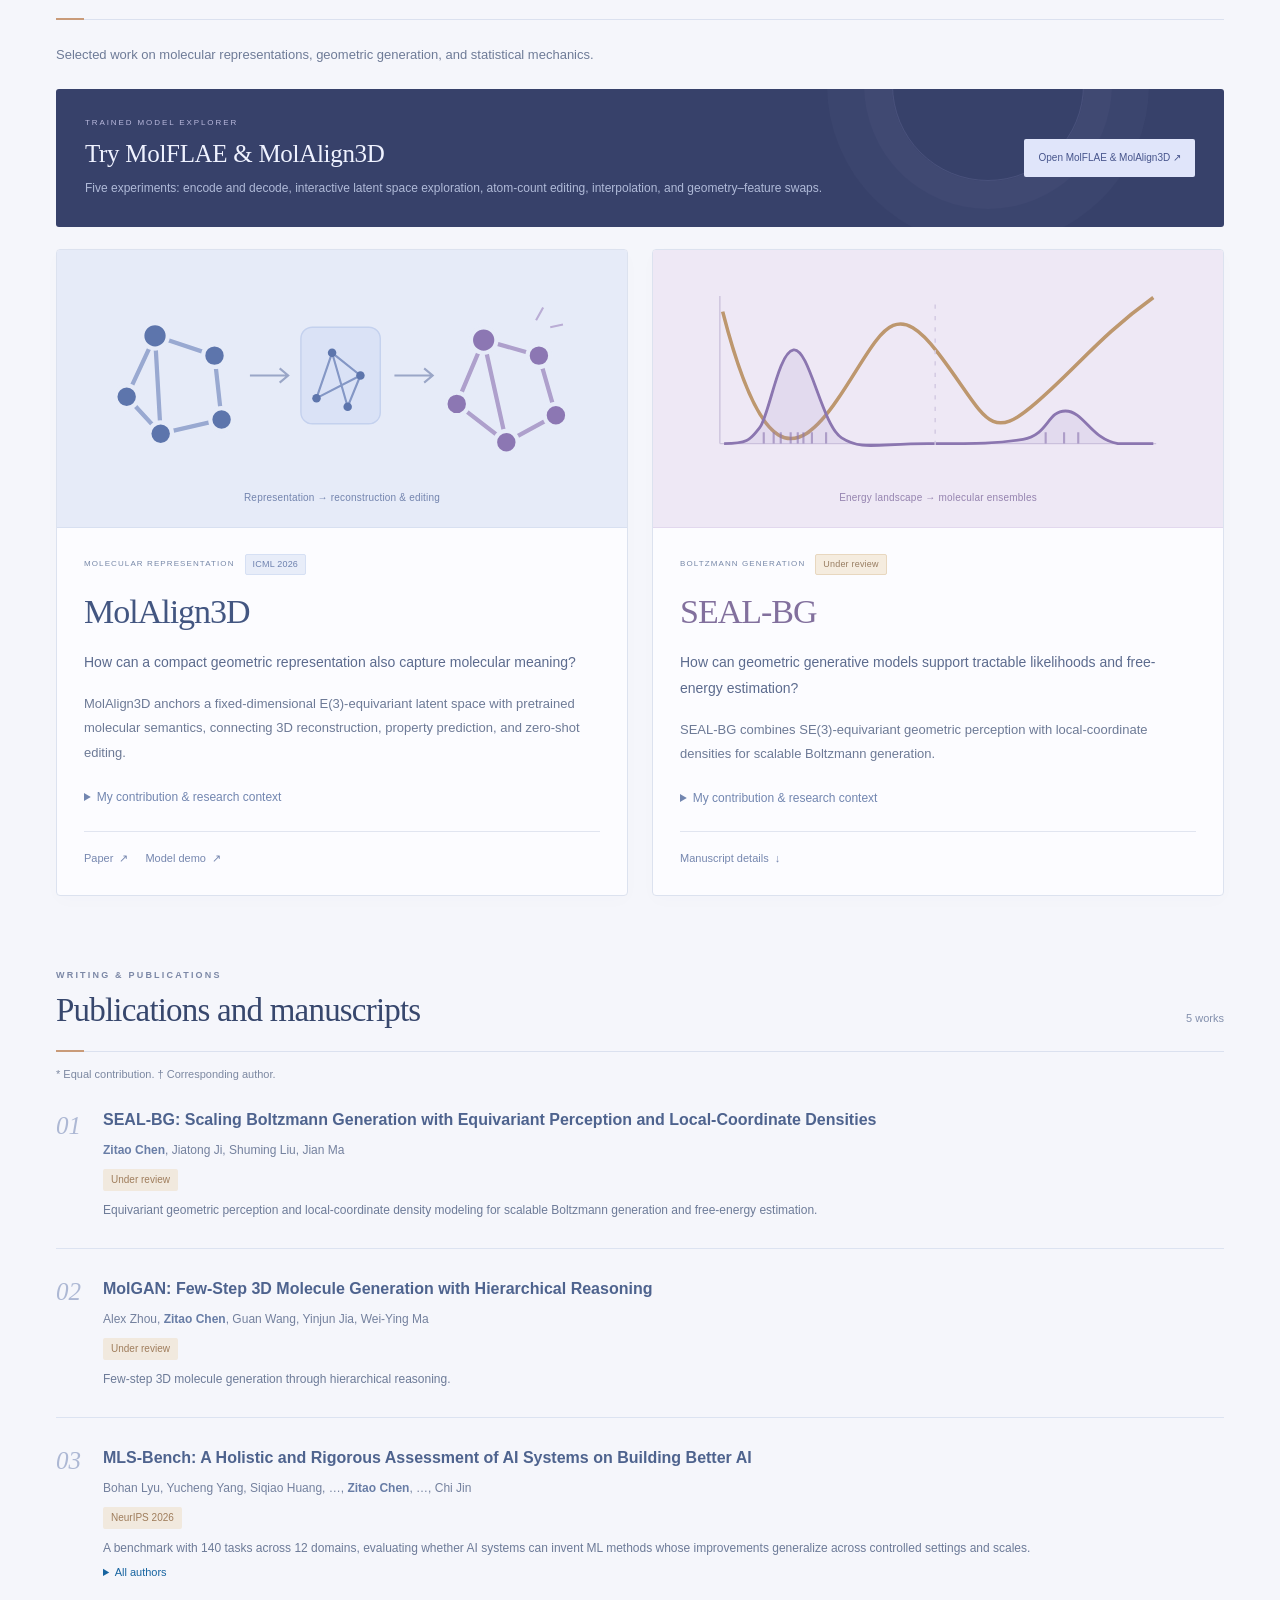
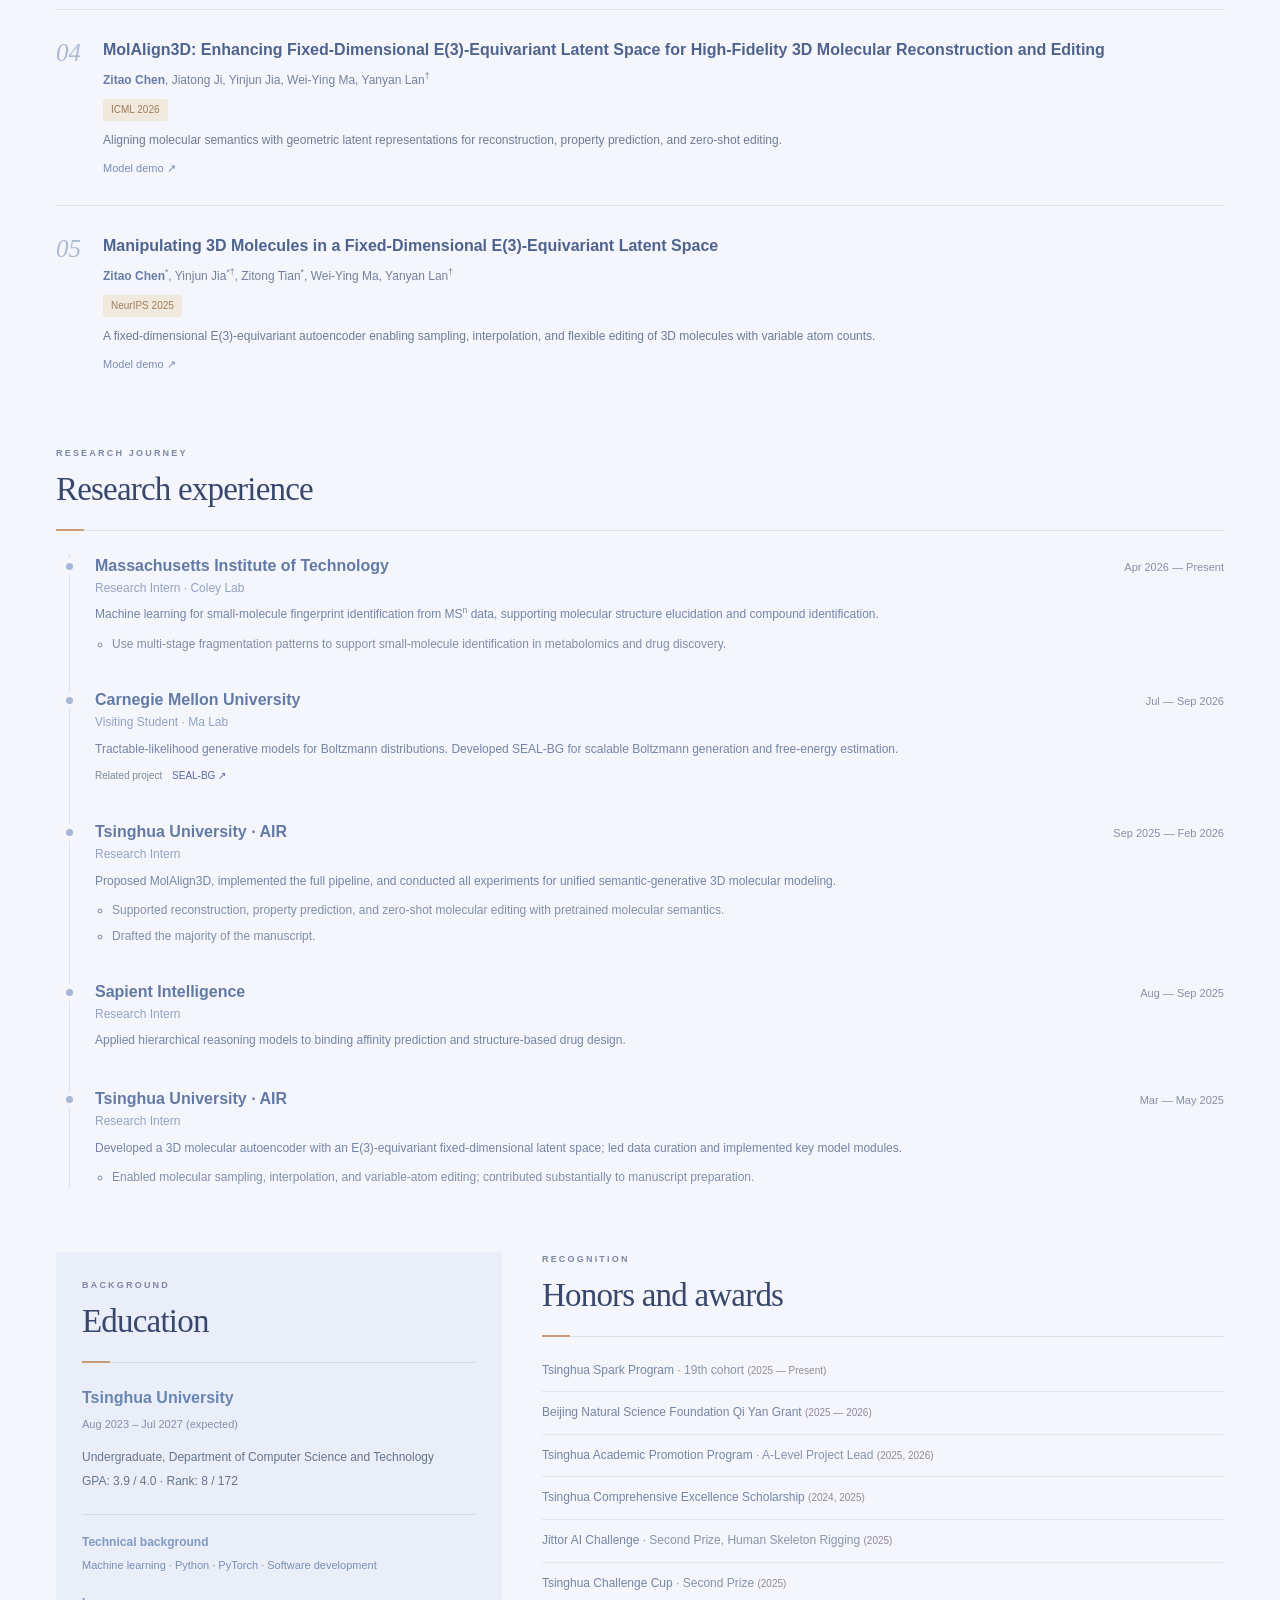
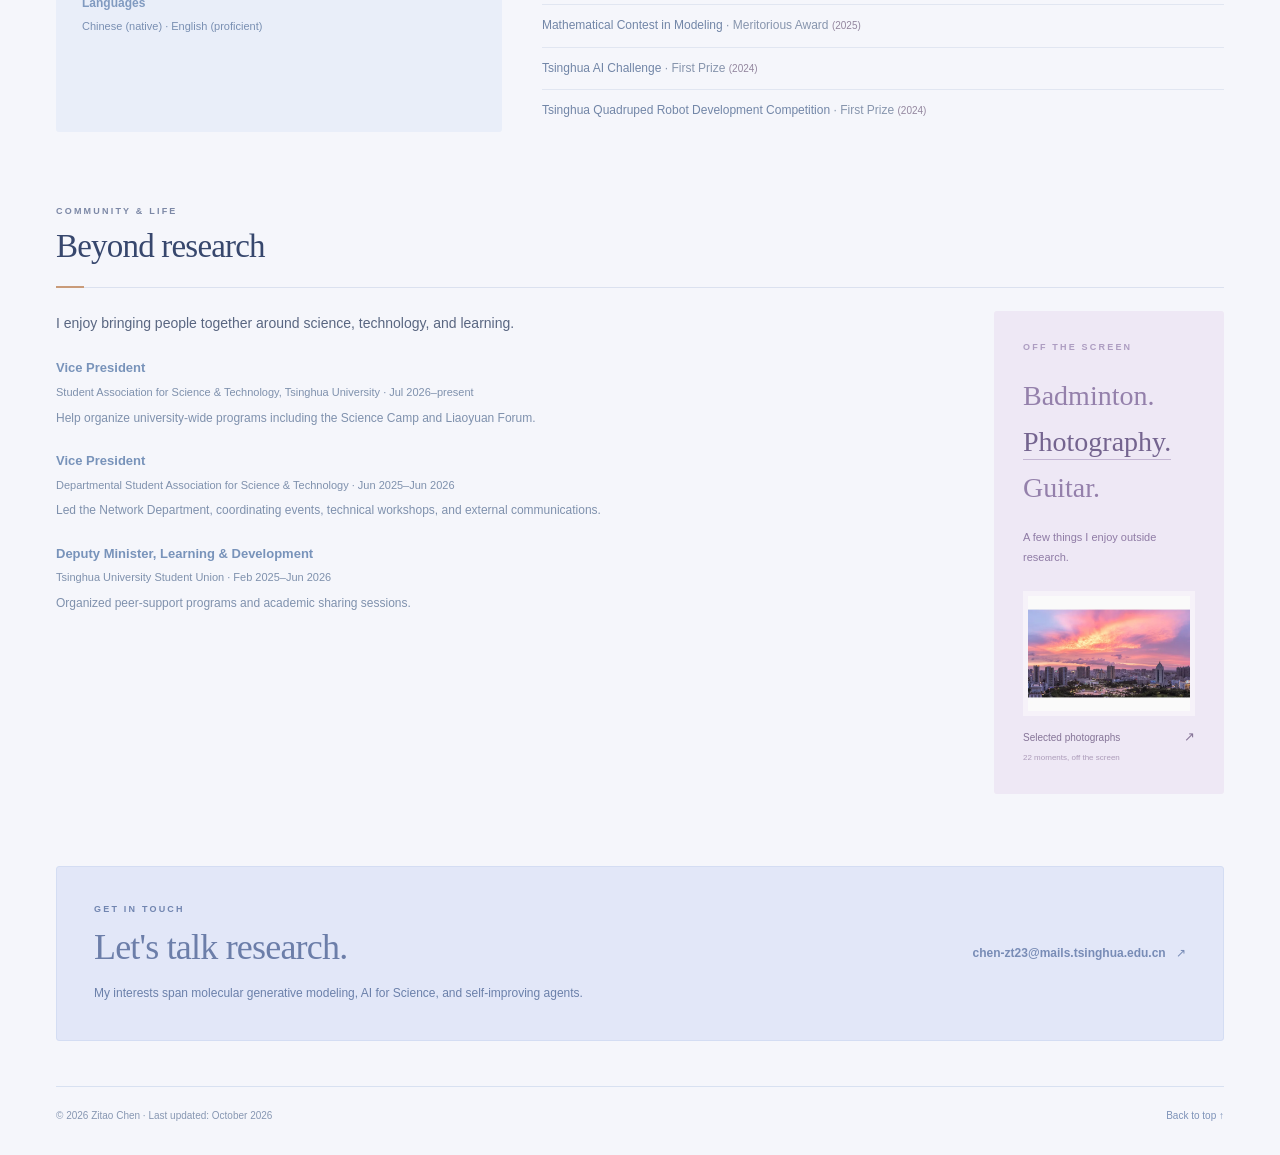
==== commit 88c6c924: "Order research highlights by month and clarify paper status" ====
--- a/index.html
+++ b/index.html
@@ -15,7 +15,7 @@
   <link rel="icon" type="image/svg+xml" href="assets/favicon.svg">
   <link rel="stylesheet" href="styles.css">
   <link rel="stylesheet" href="layout.css">
-  <link rel="stylesheet" href="visual.css?v=20261017-research-themes">
+  <link rel="stylesheet" href="visual.css?v=20261017-highlights">
 </head>
 <body>
   <a class="skip-link" href="#main">Skip to content</a>
@@ -50,7 +50,13 @@
         <article><span class="theme-number">03</span><h3>Thermodynamics</h3><p>Modeling Boltzmann distributions and estimating free energies with geometric generative models.</p></article>
         <article><span class="theme-number">04</span><h3>AI systems &amp; evaluation</h3><p>Rigorous assessment of AI systems that develop ML methods, with an emphasis on generalization across settings and scales.</p></article>
       </div>
-      <div class="highlights" aria-label="Recent research highlights"><p class="highlights-label">Recent highlights</p><p><span>2026</span>MolAlign3D at ICML · MLS-Bench at NeurIPS</p><p><span>2026</span>SEAL-BG and MolGAN under review</p><p><span>2025</span>Fixed-dimensional equivariant molecular representations at NeurIPS</p></div>
+      <div class="highlights" aria-label="Recent research highlights">
+        <p class="highlights-label">Recent highlights</p>
+        <p><span><time datetime="2025-09">Sep 2025</time></span> Fixed-dimensional equivariant molecular VAE (MolFLAE) accepted to NeurIPS 2025.</p>
+        <p><span><time datetime="2026-05">May 2026</time></span> MolAlign3D accepted to ICML 2026.</p>
+        <p><span><time datetime="2026-09">Sep 2026</time></span> MLS-Bench accepted to NeurIPS 2026.</p>
+        <p><span><time datetime="2026-09">Sep 2026</time></span> SEAL-BG and MolGAN under review at ICLR 2027.</p>
+      </div>
     </section>
 
     <section id="research" aria-labelledby="research-heading">
--- a/visual.css
+++ b/visual.css
@@ -61,8 +61,9 @@
 .research-themes h3{font-size:13px;color:#546489;font-weight:550;margin-bottom:10px;line-height:1.7}
 .research-themes p{font-size:12px;color:#697793;line-height:1.9}
 .highlights{padding:20px 0 0;border-top:1px solid #dce2ee;margin-top:26px;color:#6e7b97;grid-template-columns:150px 1fr;font-size:12px}
-.highlights .highlights-label{color:#687a9d;font-size:11px}
-.highlights p>span{font-size:10px;color:#b09c83}
+.highlights .highlights-label{grid-row:1/5;color:#687a9d;font-size:11px}
+.highlights p:not(.highlights-label){position:relative;padding-left:78px}
+.highlights p>span{position:absolute;left:0;top:1px;white-space:nowrap;font-size:10px;color:#b09c83;font-variant-numeric:tabular-nums}
 .section-intro{color:#6e7b97;font-size:13px}
 .section-link,.section-count{color:#8390ad}
 .live-demo-banner{background:#37416a;border:0;position:relative;overflow:hidden;border-radius:3px;padding:27px 29px;color:#f0f2ff}
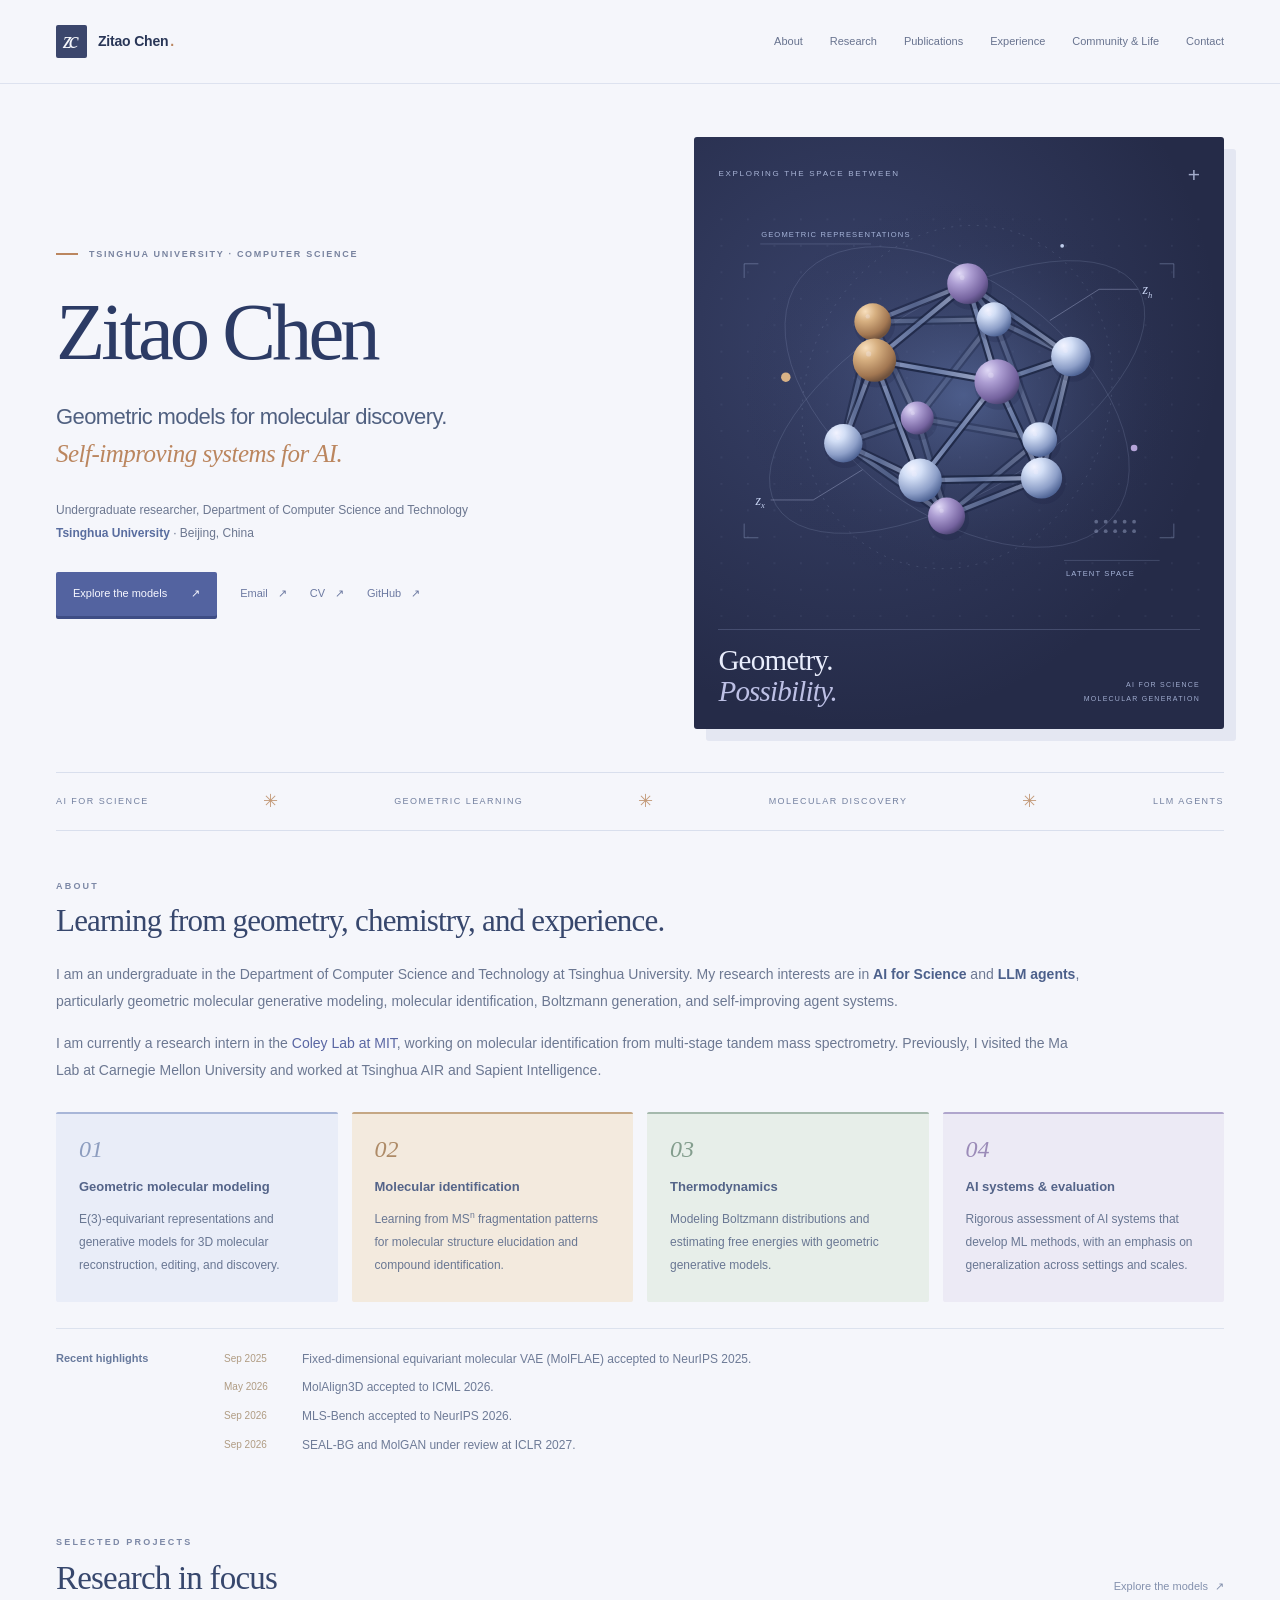
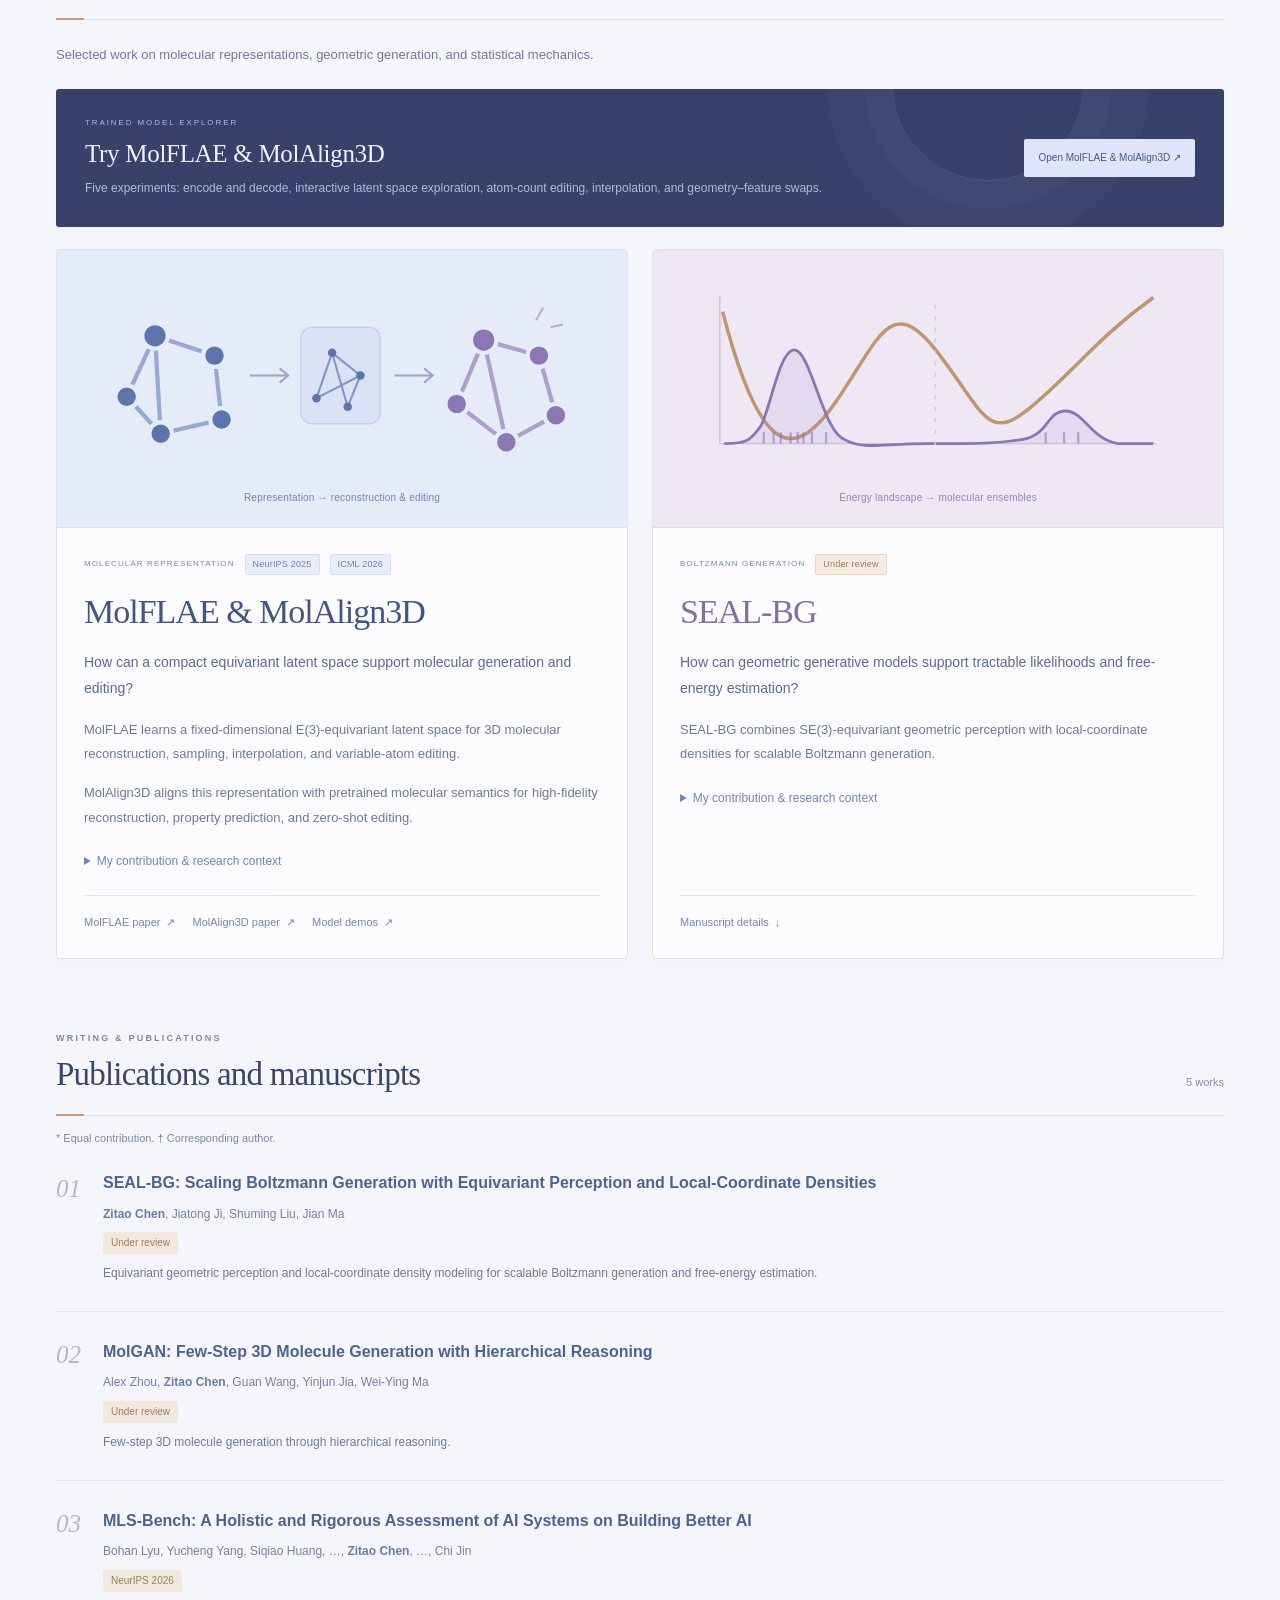
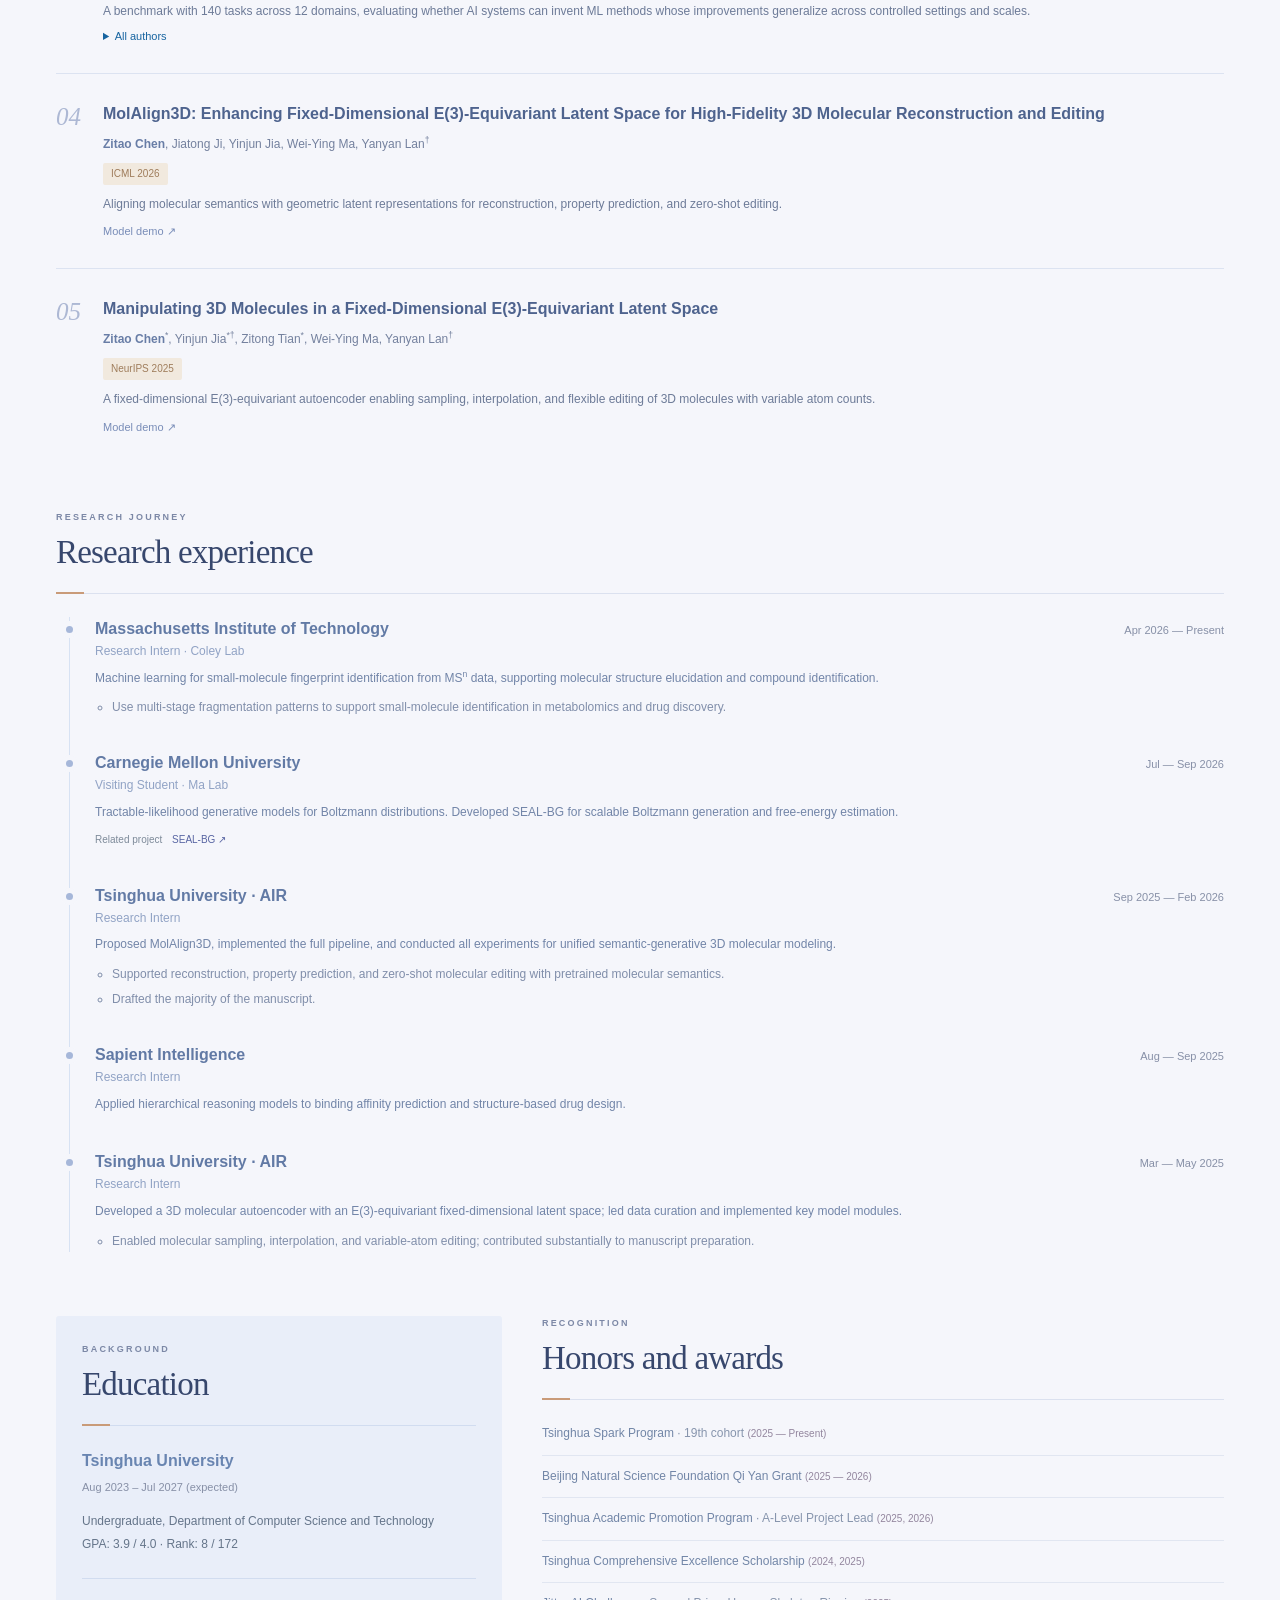
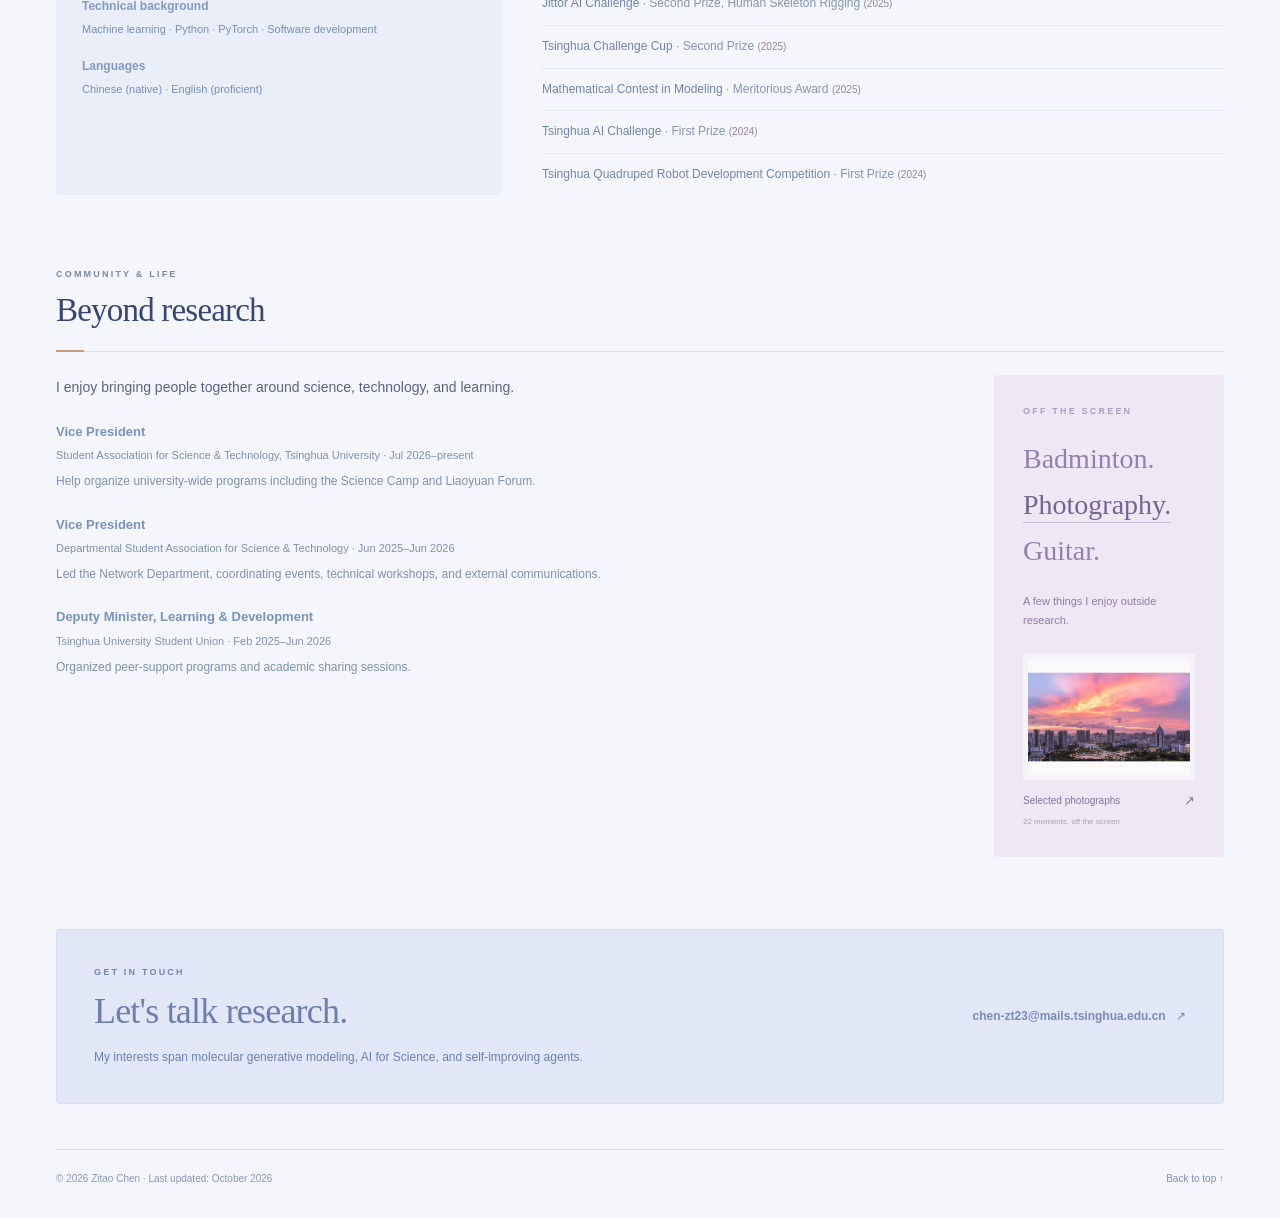
==== commit 7ef785d8: "Present MolFLAE and MolAlign3D together in the research project card" ====
--- a/index.html
+++ b/index.html
@@ -66,7 +66,15 @@
       <div class="project-grid">
         <article class="project-card" id="project-molalign">
           <div class="project-visual molecular-visual"><img src="assets/project-molecule.svg" width="360" height="160" alt="Conceptual illustration: a molecular structure maps to a compact representation and then to an edited structure."><span>Representation → reconstruction &amp; editing</span></div>
-          <div class="project-content"><div class="project-meta"><span>MOLECULAR REPRESENTATION</span><span class="project-status">ICML 2026</span></div><h3>MolAlign3D</h3><p class="project-question">How can a compact geometric representation also capture molecular meaning?</p><p>MolAlign3D anchors a fixed-dimensional E(3)-equivariant latent space with pretrained molecular semantics, connecting 3D reconstruction, property prediction, and zero-shot editing.</p><details class="project-details"><summary>My contribution &amp; research context</summary><p>I proposed the framework, implemented the full pipeline, conducted all experiments, and drafted the majority of the manuscript.</p><p>This builds on my earlier work on fixed-dimensional equivariant molecular autoencoders, which supported molecular sampling, interpolation, and variable-atom editing.</p></details><div class="project-links"><a href="https://icml.cc/virtual/2026/poster/66574" target="_blank" rel="noopener noreferrer">Paper <span aria-hidden="true">↗</span></a><a href="models/index.html">Model demo <span aria-hidden="true">↗</span></a></div></div>
+          <div class="project-content">
+            <div class="project-meta"><span>MOLECULAR REPRESENTATION</span><span class="project-status" title="MolFLAE">NeurIPS 2025</span><span class="project-status" title="MolAlign3D">ICML 2026</span></div>
+            <h3>MolFLAE &amp; MolAlign3D</h3>
+            <p class="project-question">How can a compact equivariant latent space support molecular generation and editing?</p>
+            <p>MolFLAE learns a fixed-dimensional E(3)-equivariant latent space for 3D molecular reconstruction, sampling, interpolation, and variable-atom editing.</p>
+            <p>MolAlign3D aligns this representation with pretrained molecular semantics for high-fidelity reconstruction, property prediction, and zero-shot editing.</p>
+            <details class="project-details"><summary>My contribution &amp; research context</summary><p>For MolFLAE, I led data curation and implemented key model modules, enabling sampling, interpolation, and variable-atom editing.</p><p>For MolAlign3D, I proposed the framework, implemented the full pipeline, conducted all experiments, and drafted the majority of the manuscript.</p></details>
+            <div class="project-links"><a href="https://openreview.net/forum?id=6xL4MRFeJo" target="_blank" rel="noopener noreferrer">MolFLAE paper <span aria-hidden="true">↗</span></a><a href="https://icml.cc/virtual/2026/poster/66574" target="_blank" rel="noopener noreferrer">MolAlign3D paper <span aria-hidden="true">↗</span></a><a href="models/index.html">Model demos <span aria-hidden="true">↗</span></a></div>
+          </div>
         </article>
         <article class="project-card" id="project-seal">
           <div class="project-visual boltzmann-visual"><img src="assets/project-boltzmann.svg" width="360" height="160" alt="Conceptual illustration: an asymmetric energy landscape and the probability density concentrated near its minima."><span>Energy landscape → molecular ensembles</span></div>
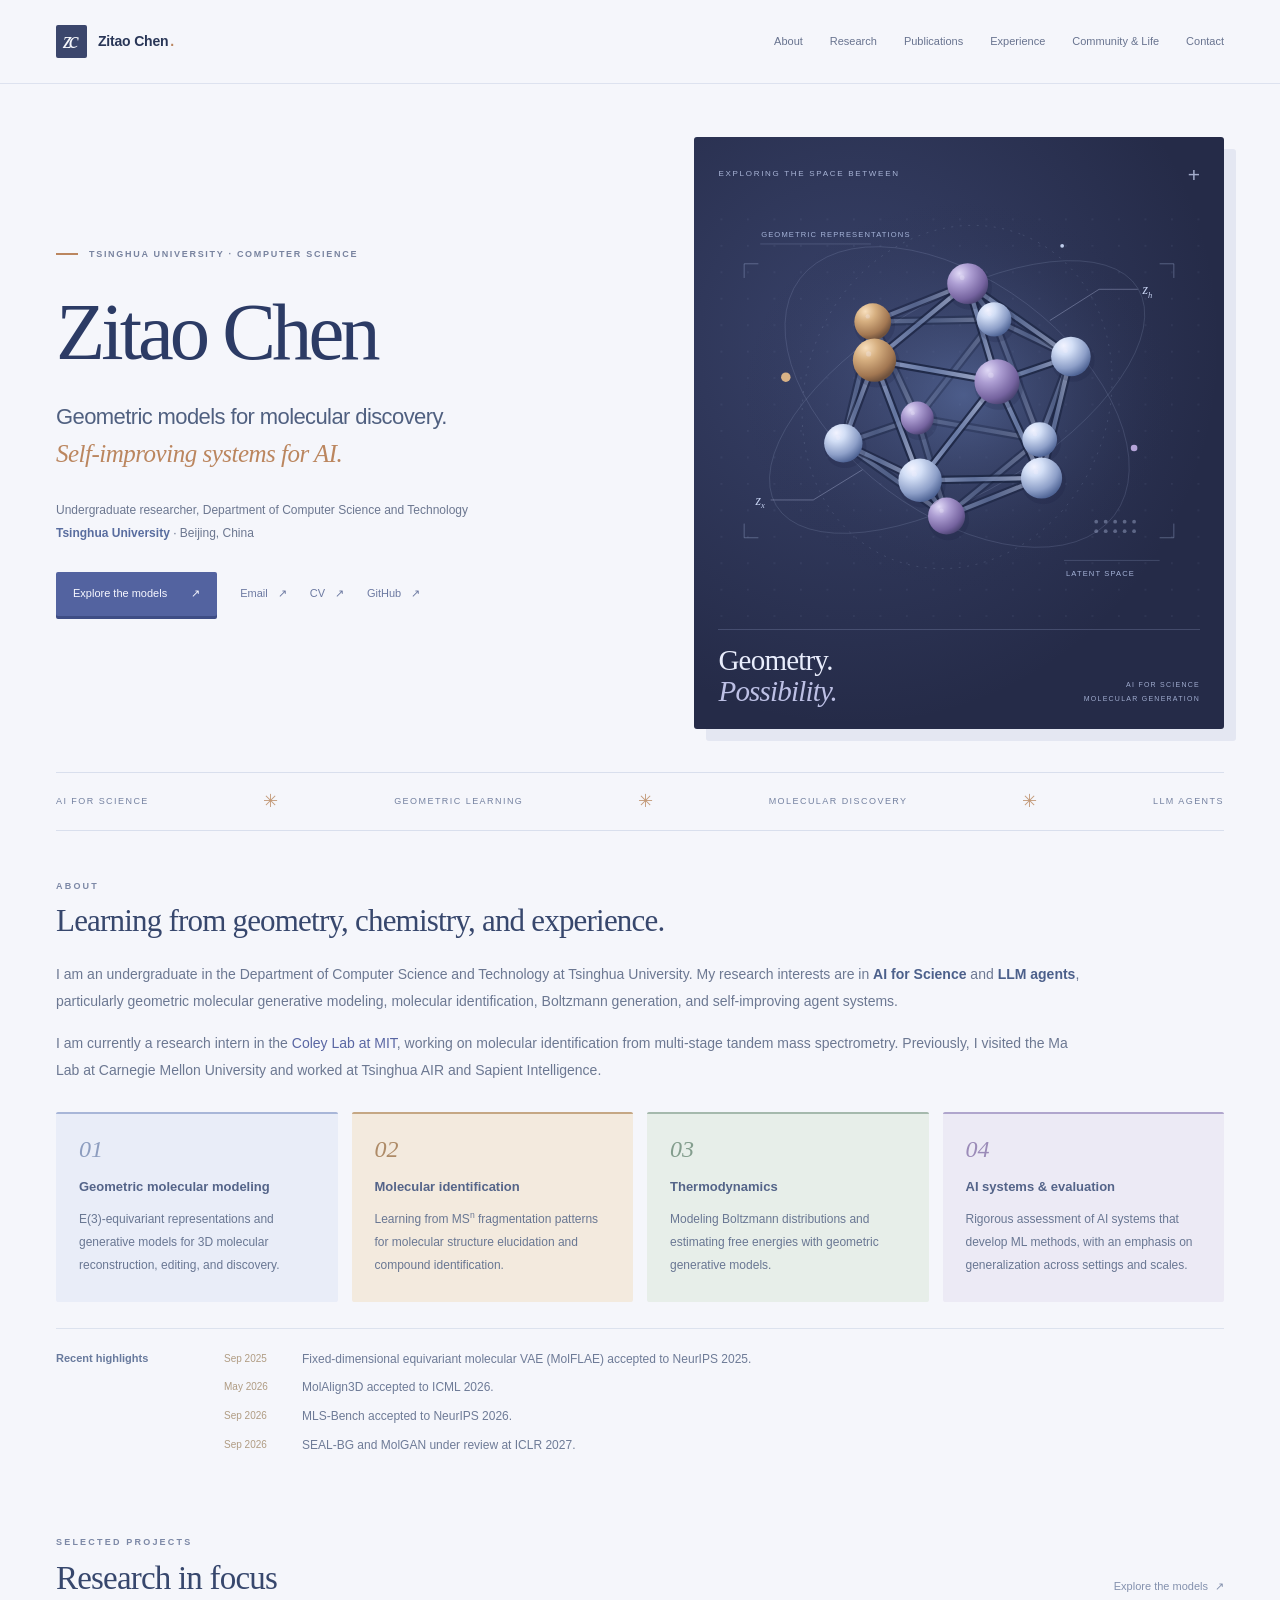
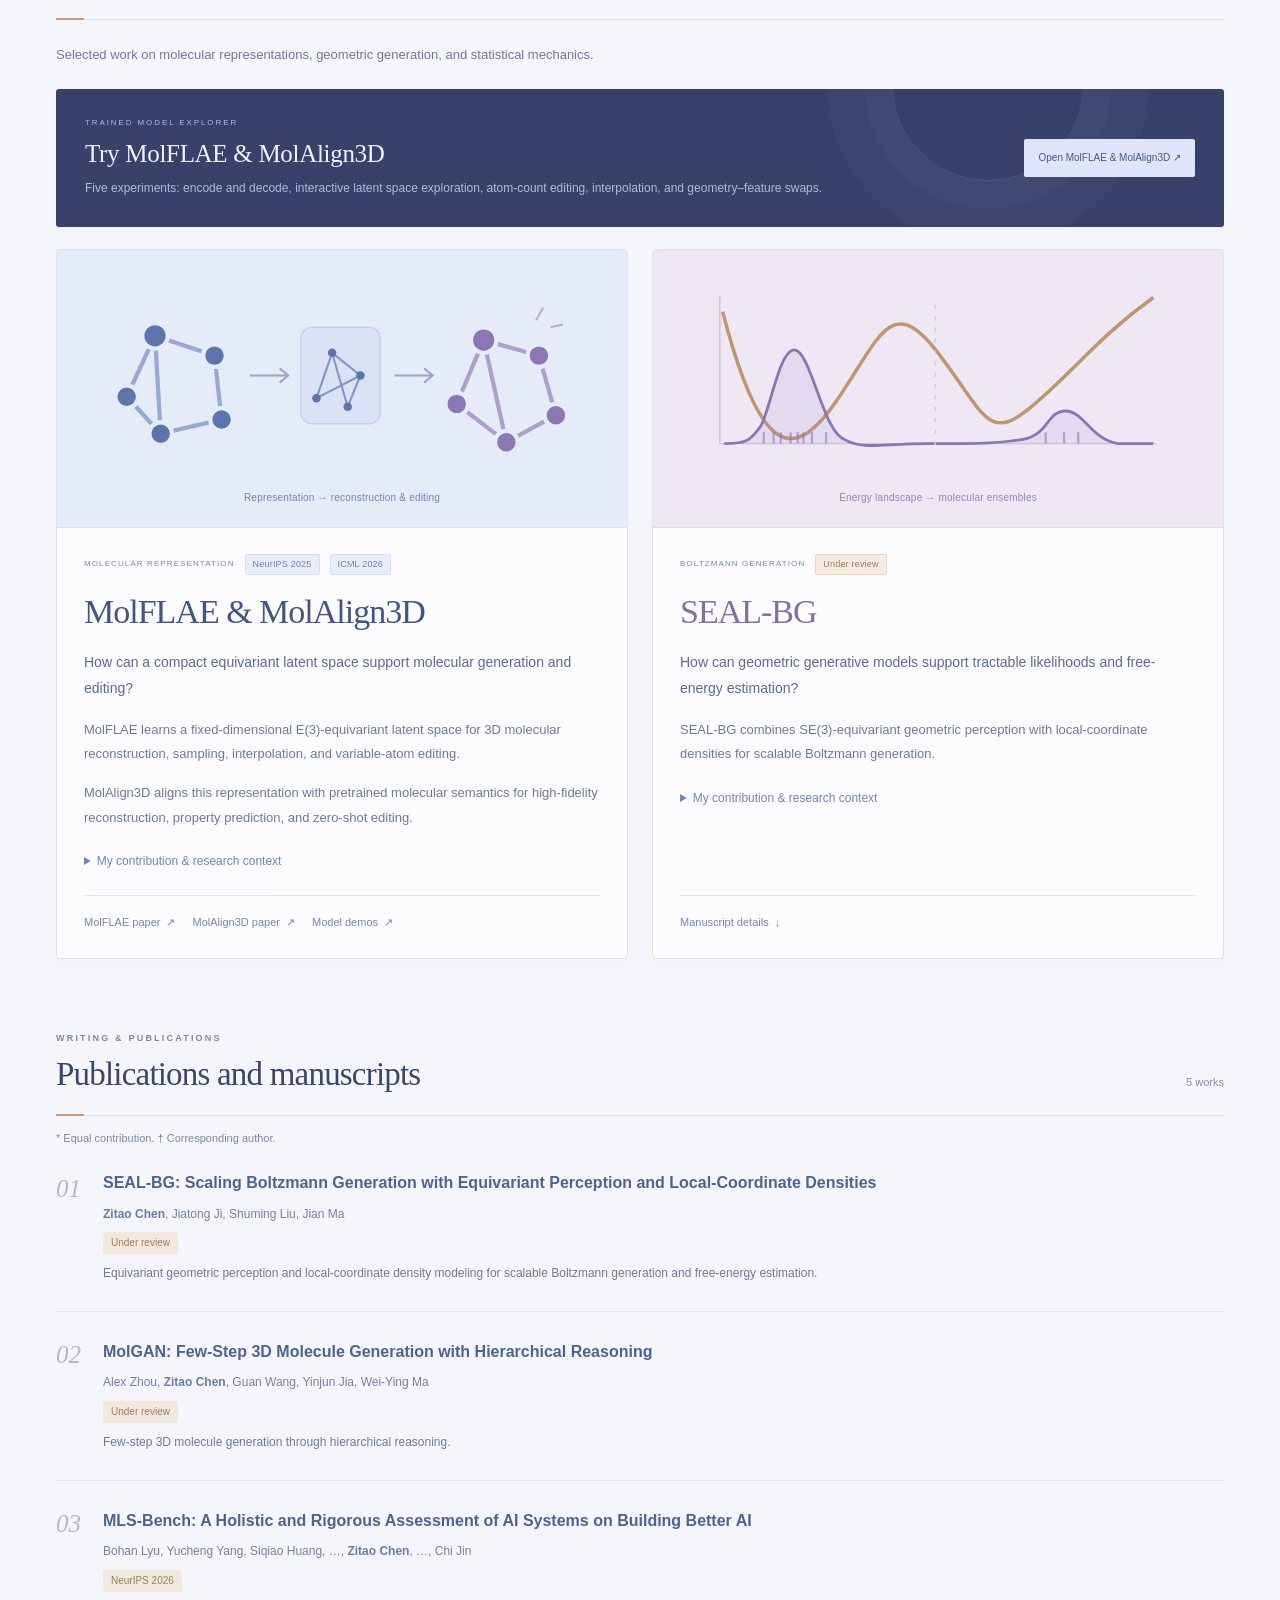
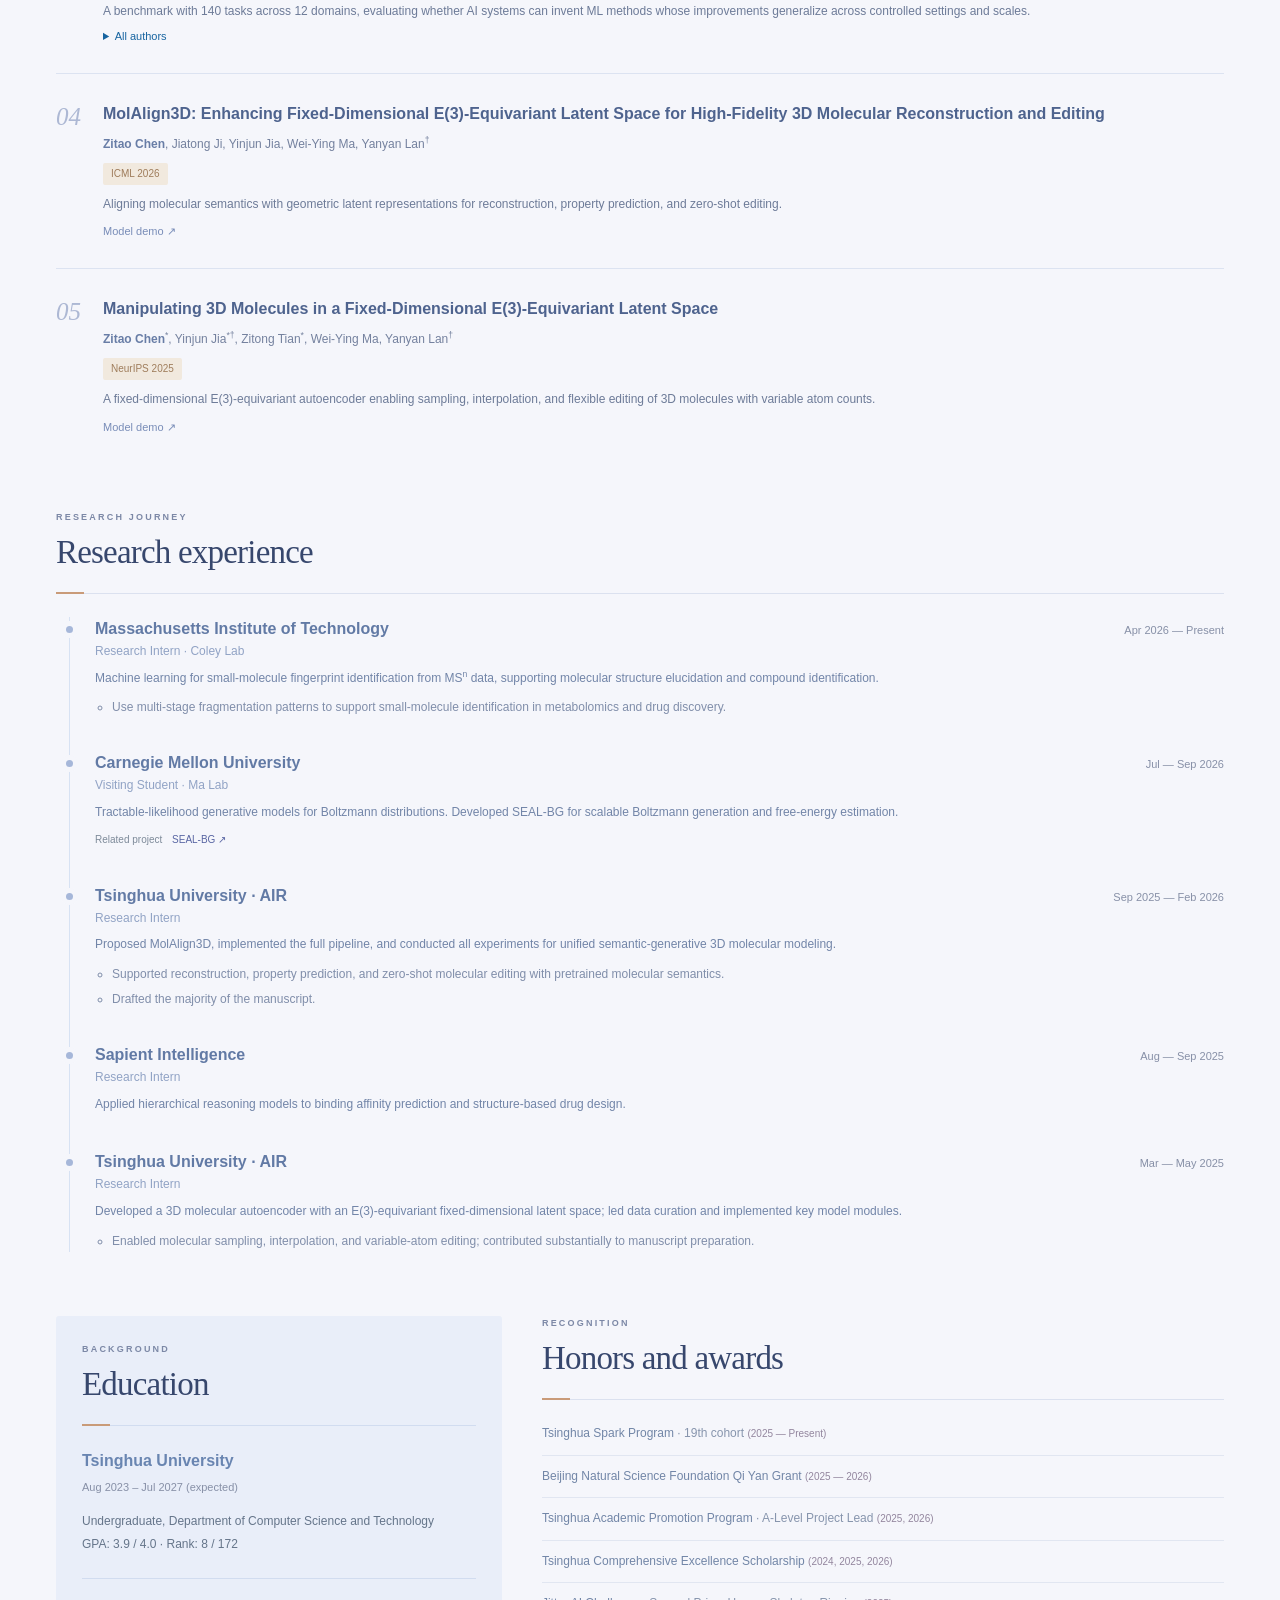
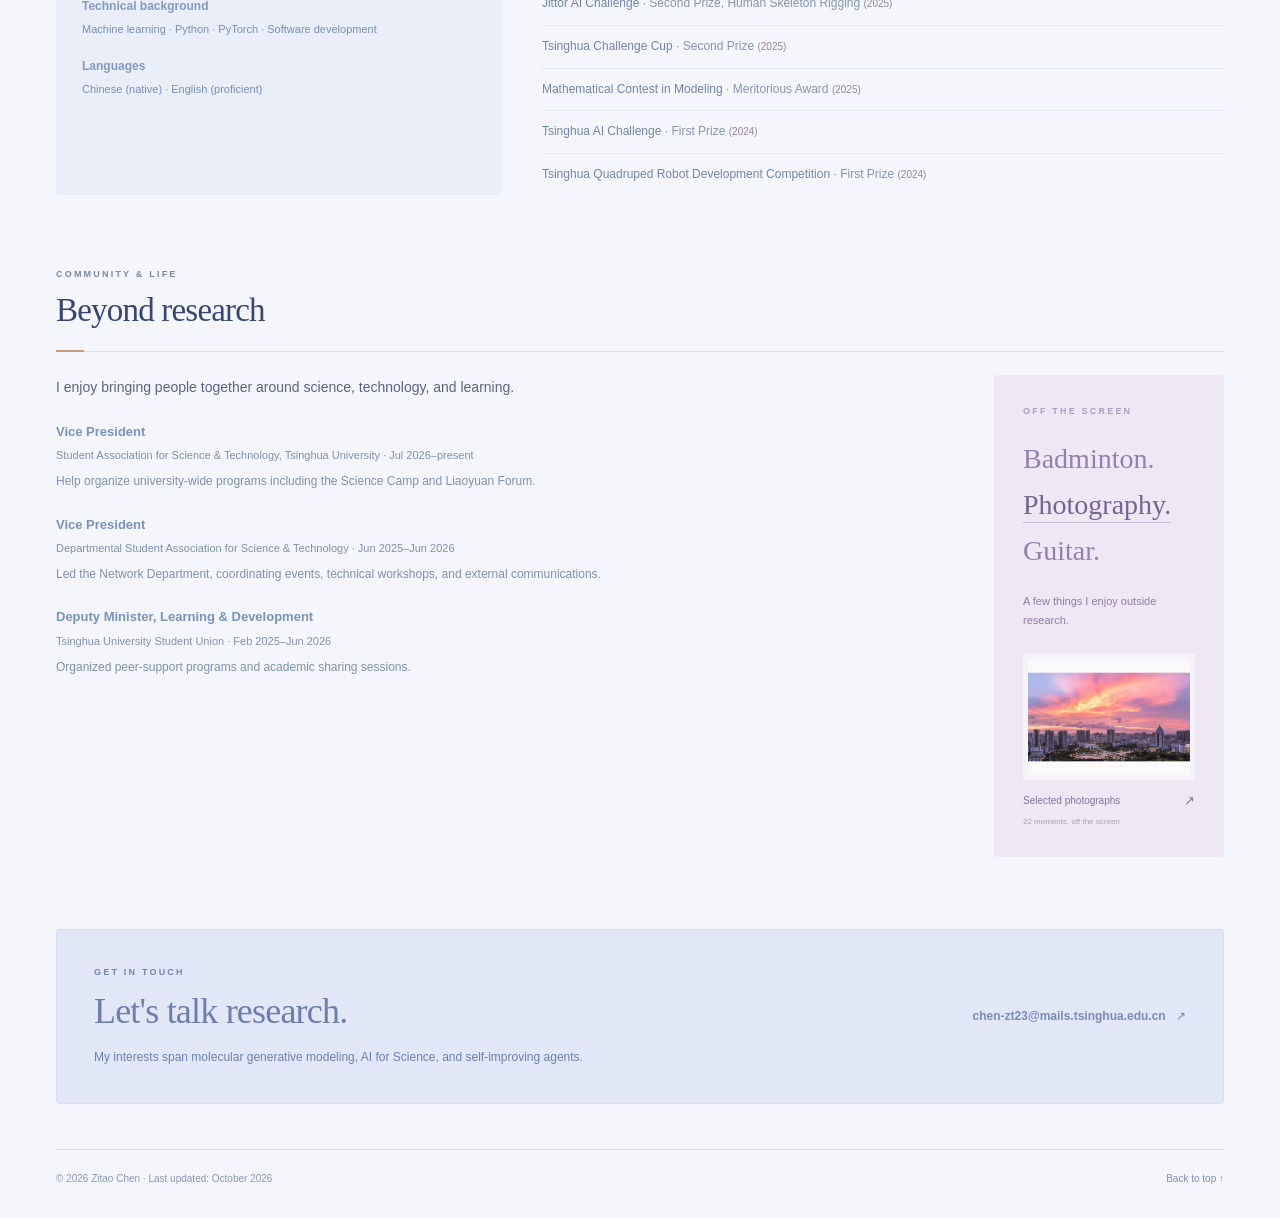
==== commit b13212b5: "Add 2026 to Comprehensive Excellence Scholarship years" ====
--- a/index.html
+++ b/index.html
@@ -172,7 +172,7 @@
         <li>Tsinghua Spark Program <span class="muted">· 19th cohort</span> <span class="date">(2025 — Present)</span></li>
         <li>Beijing Natural Science Foundation Qi Yan Grant <span class="date">(2025 — 2026)</span></li>
         <li>Tsinghua Academic Promotion Program <span class="muted">· A-Level Project Lead</span> <span class="date">(2025, 2026)</span></li>
-        <li>Tsinghua Comprehensive Excellence Scholarship <span class="date">(2024, 2025)</span></li>
+        <li>Tsinghua Comprehensive Excellence Scholarship <span class="date">(2024, 2025, 2026)</span></li>
         <li>Jittor AI Challenge <span class="muted">· Second Prize, Human Skeleton Rigging</span> <span class="date">(2025)</span></li>
         <li>Tsinghua Challenge Cup <span class="muted">· Second Prize</span> <span class="date">(2025)</span></li>
         <li>Mathematical Contest in Modeling <span class="muted">· Meritorious Award</span> <span class="date">(2025)</span></li>
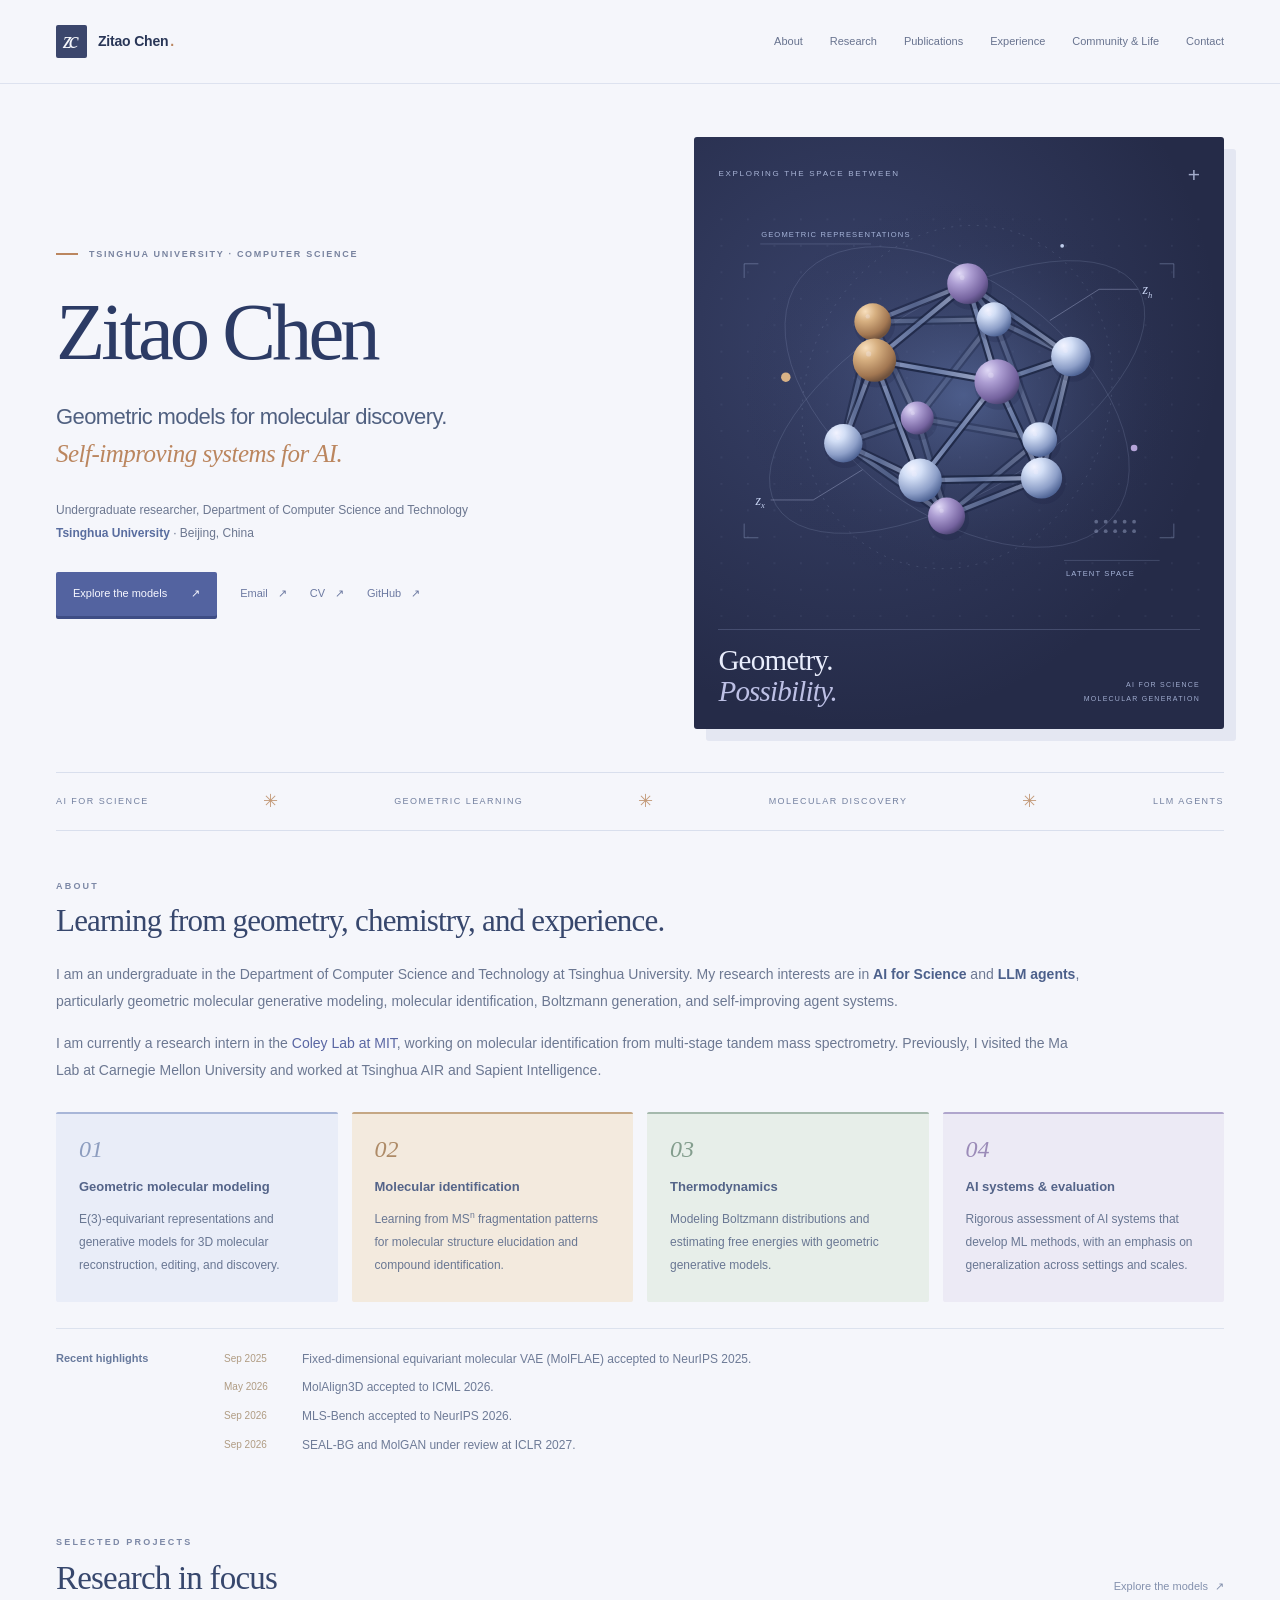
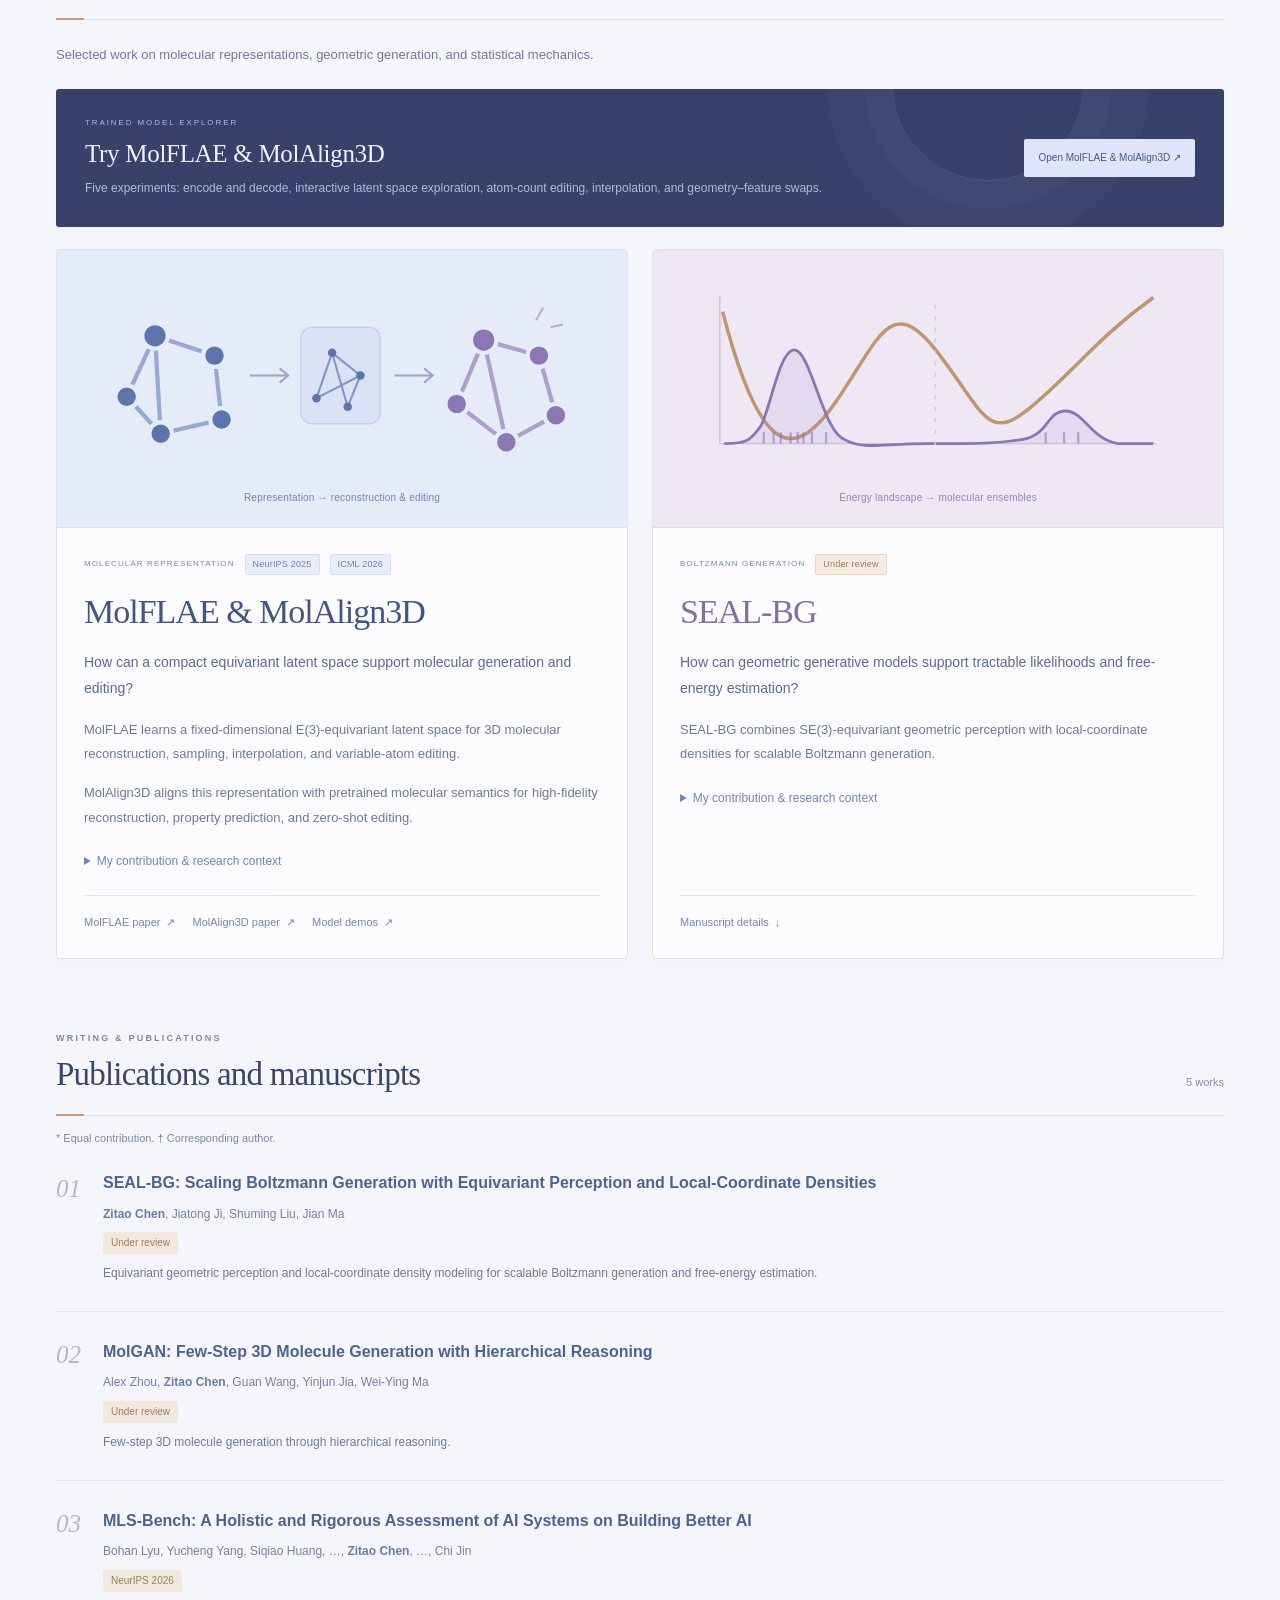
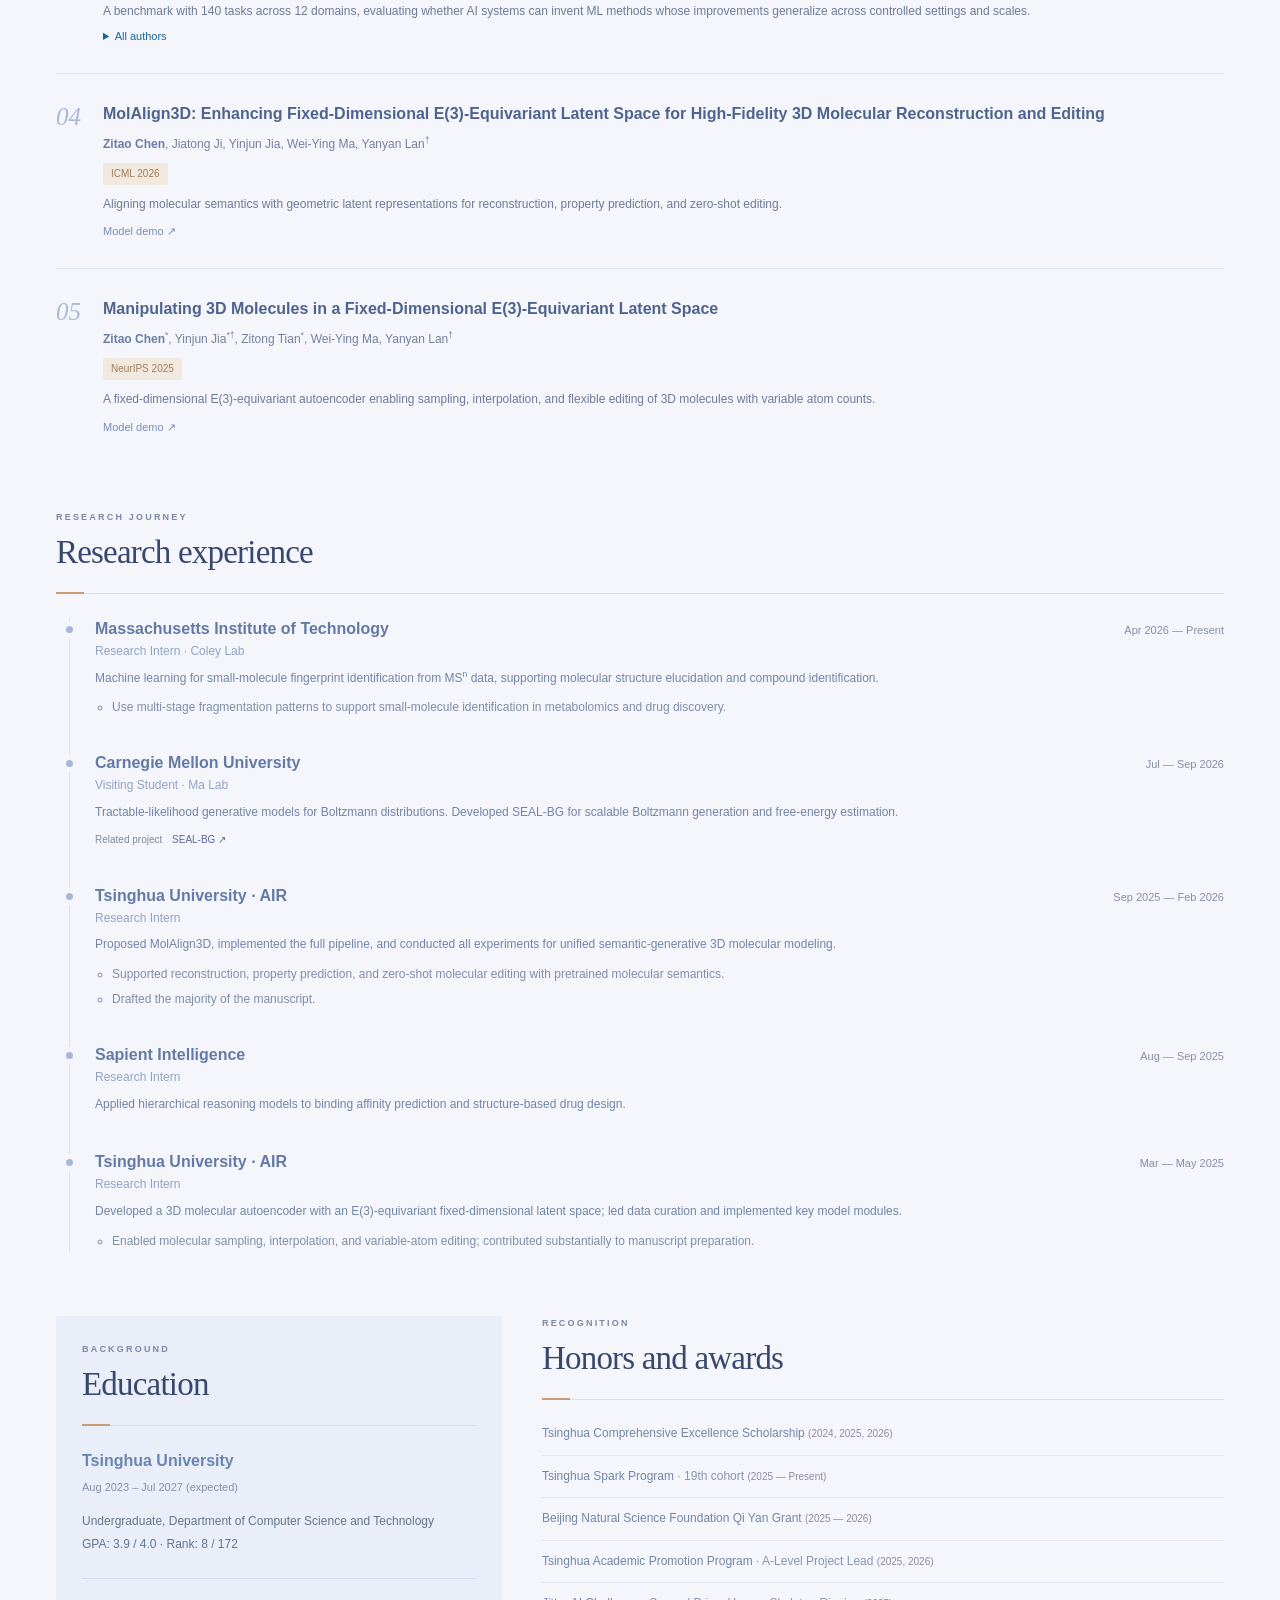
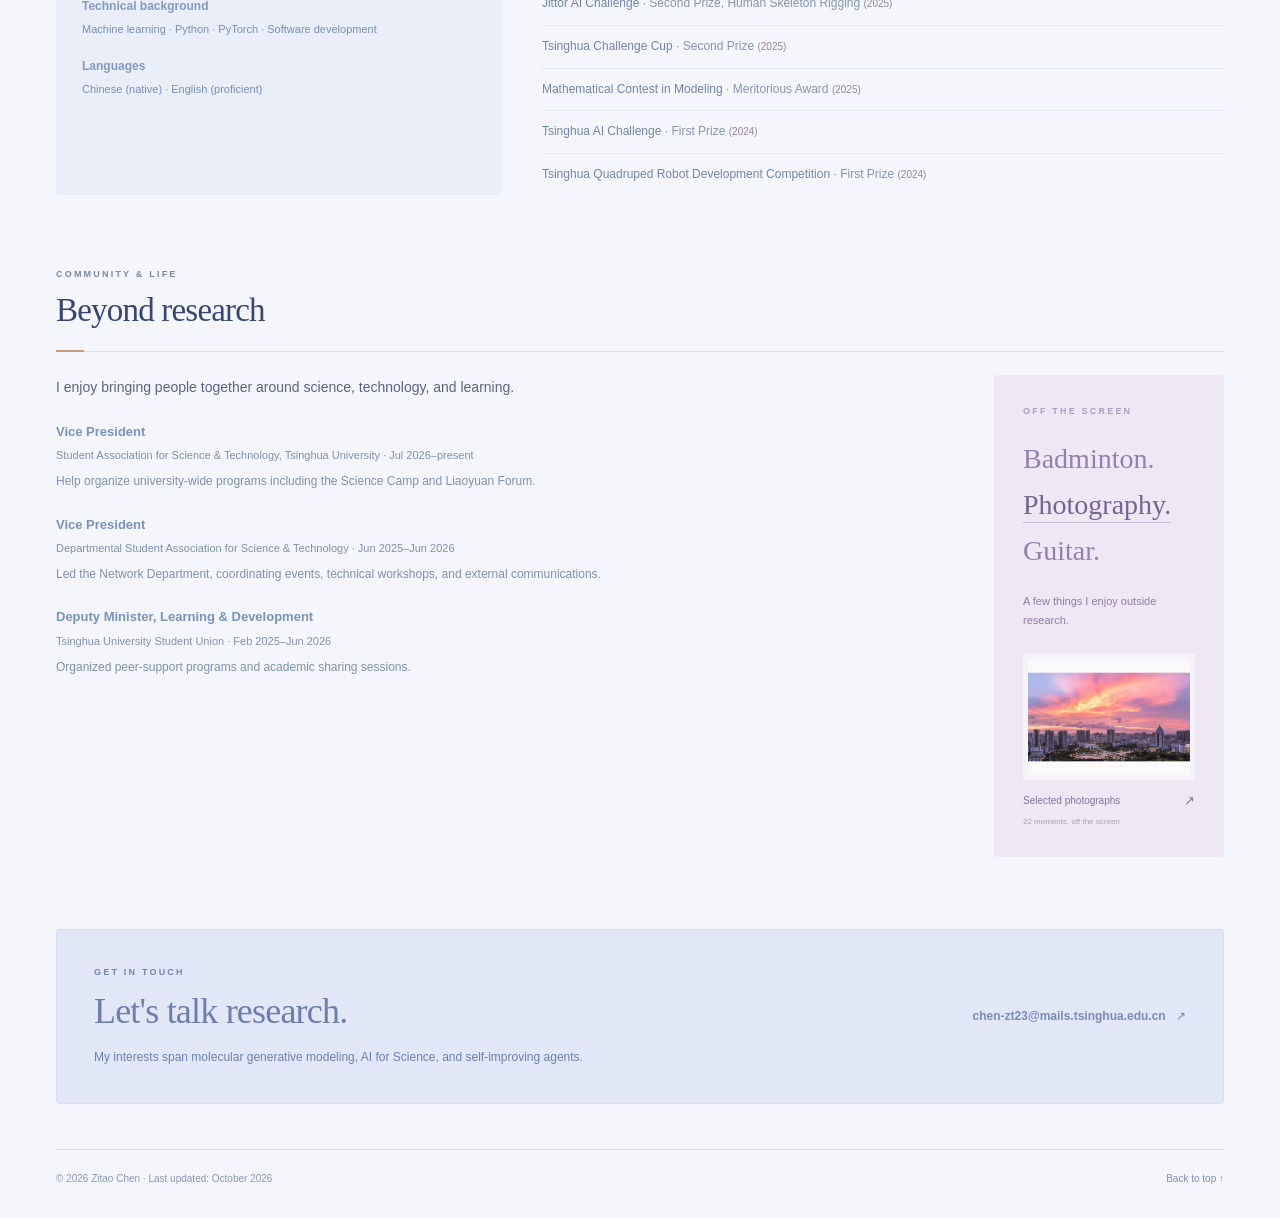
==== commit 195c2e6e: "Place Comprehensive Excellence Scholarship first in honors" ====
--- a/index.html
+++ b/index.html
@@ -169,10 +169,10 @@
     <section id="honors" aria-labelledby="honors-heading">
       <div class="section-heading"><div><p class="eyebrow">RECOGNITION</p><h2 id="honors-heading">Honors and awards</h2></div></div>
       <ul class="honors-list">
+        <li>Tsinghua Comprehensive Excellence Scholarship <span class="date">(2024, 2025, 2026)</span></li>
         <li>Tsinghua Spark Program <span class="muted">· 19th cohort</span> <span class="date">(2025 — Present)</span></li>
         <li>Beijing Natural Science Foundation Qi Yan Grant <span class="date">(2025 — 2026)</span></li>
         <li>Tsinghua Academic Promotion Program <span class="muted">· A-Level Project Lead</span> <span class="date">(2025, 2026)</span></li>
-        <li>Tsinghua Comprehensive Excellence Scholarship <span class="date">(2024, 2025, 2026)</span></li>
         <li>Jittor AI Challenge <span class="muted">· Second Prize, Human Skeleton Rigging</span> <span class="date">(2025)</span></li>
         <li>Tsinghua Challenge Cup <span class="muted">· Second Prize</span> <span class="date">(2025)</span></li>
         <li>Mathematical Contest in Modeling <span class="muted">· Meritorious Award</span> <span class="date">(2025)</span></li>
